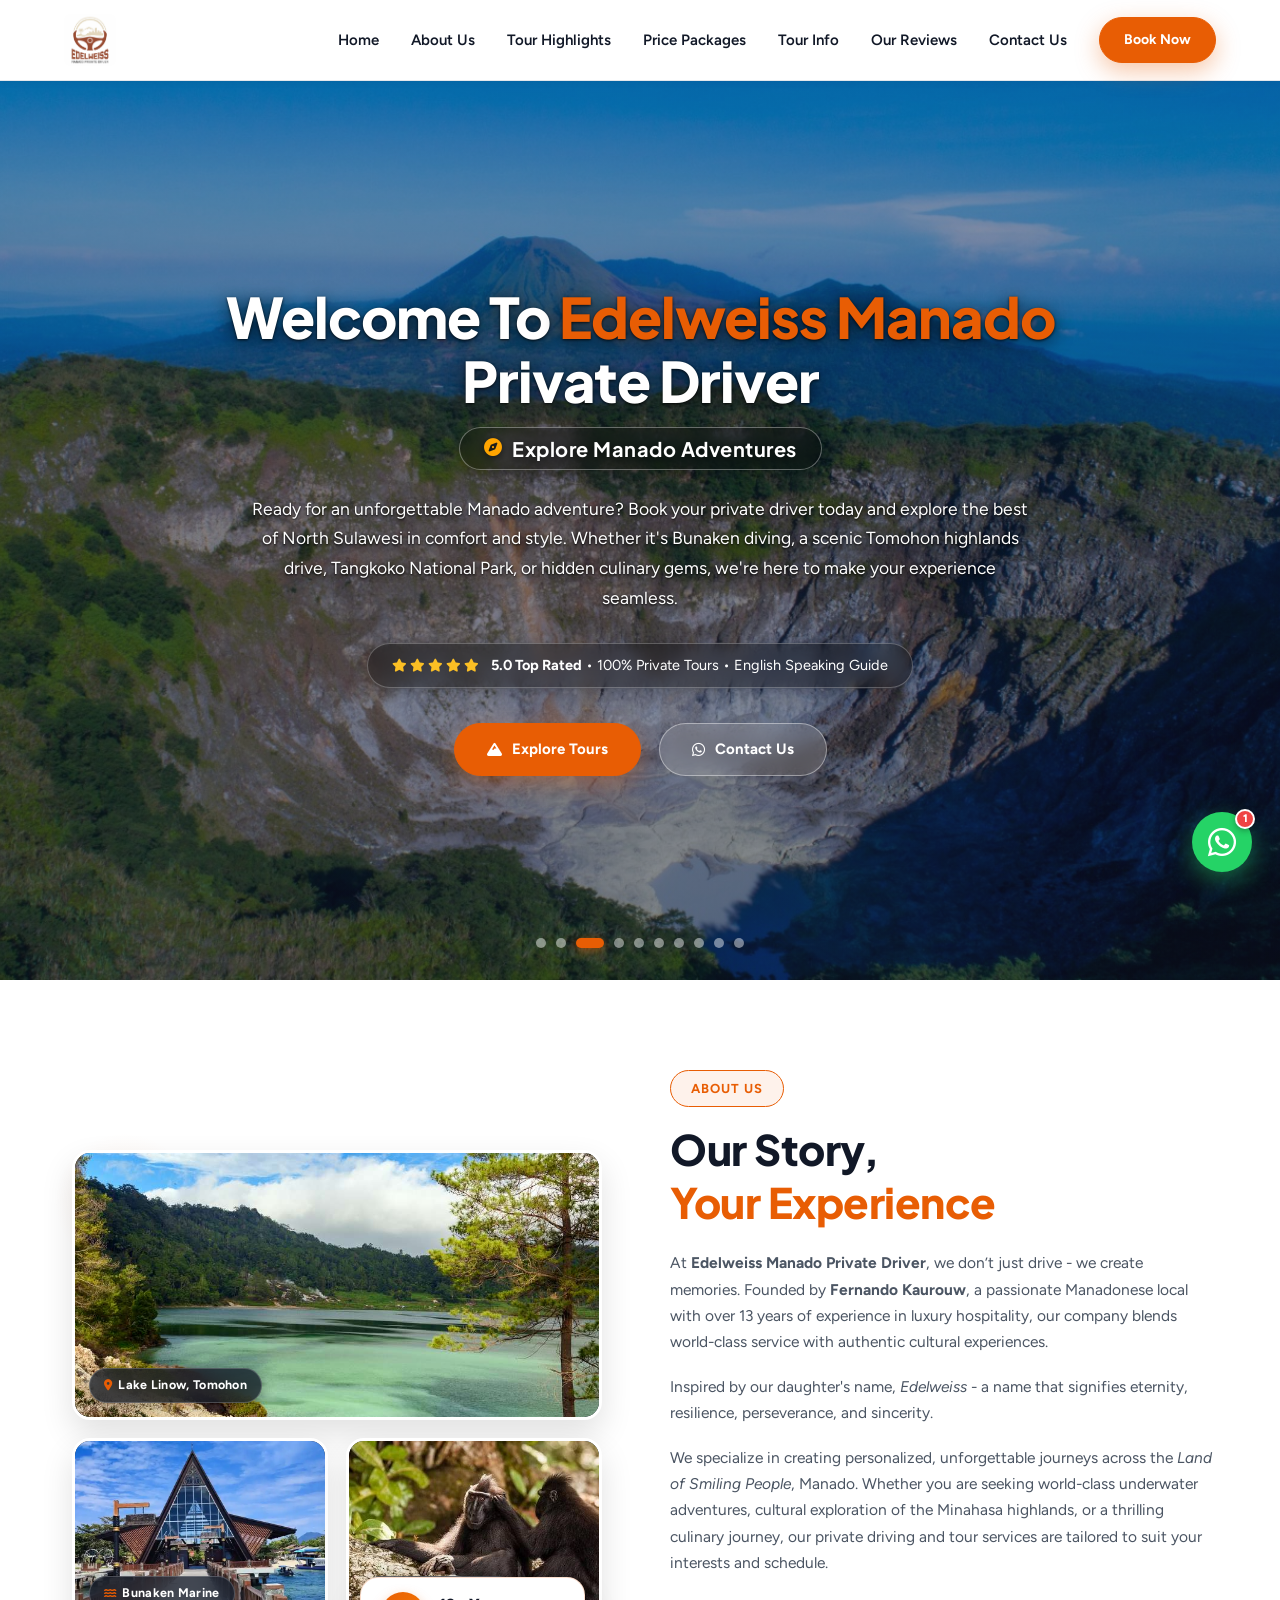
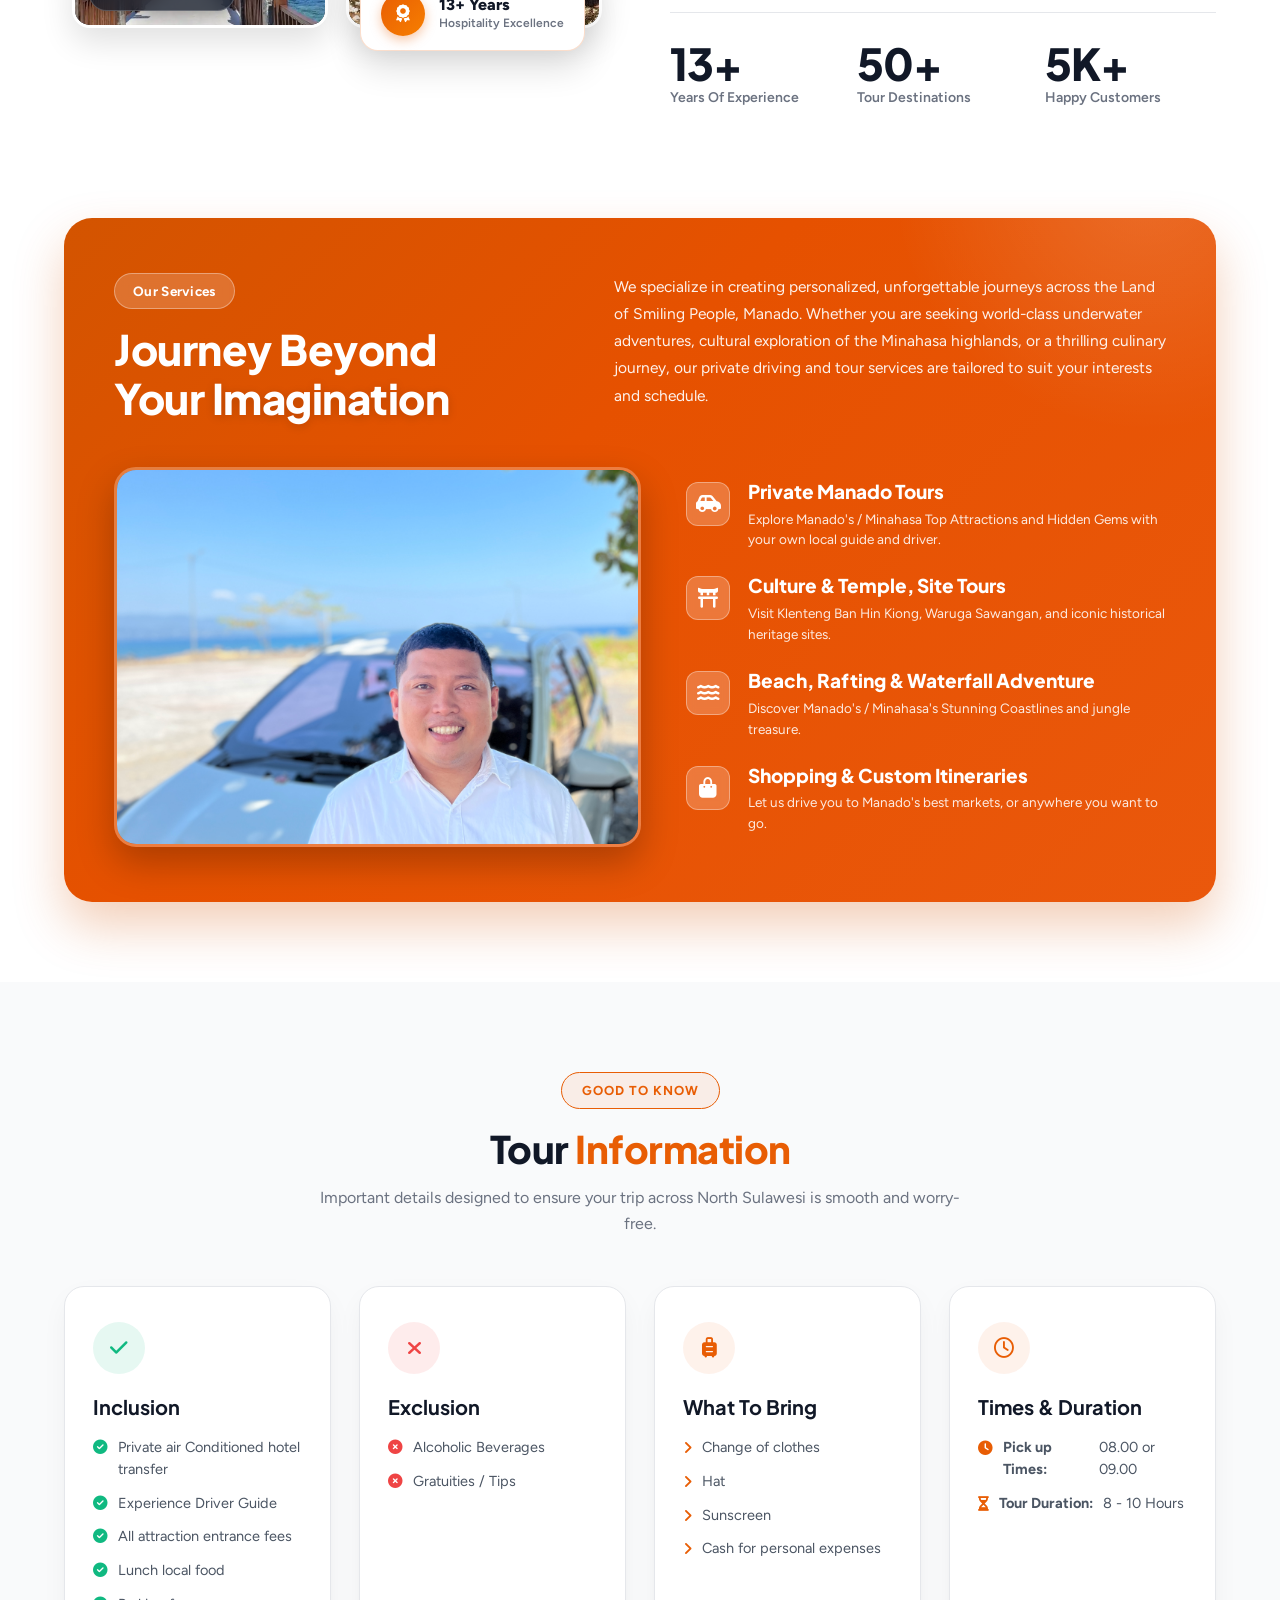
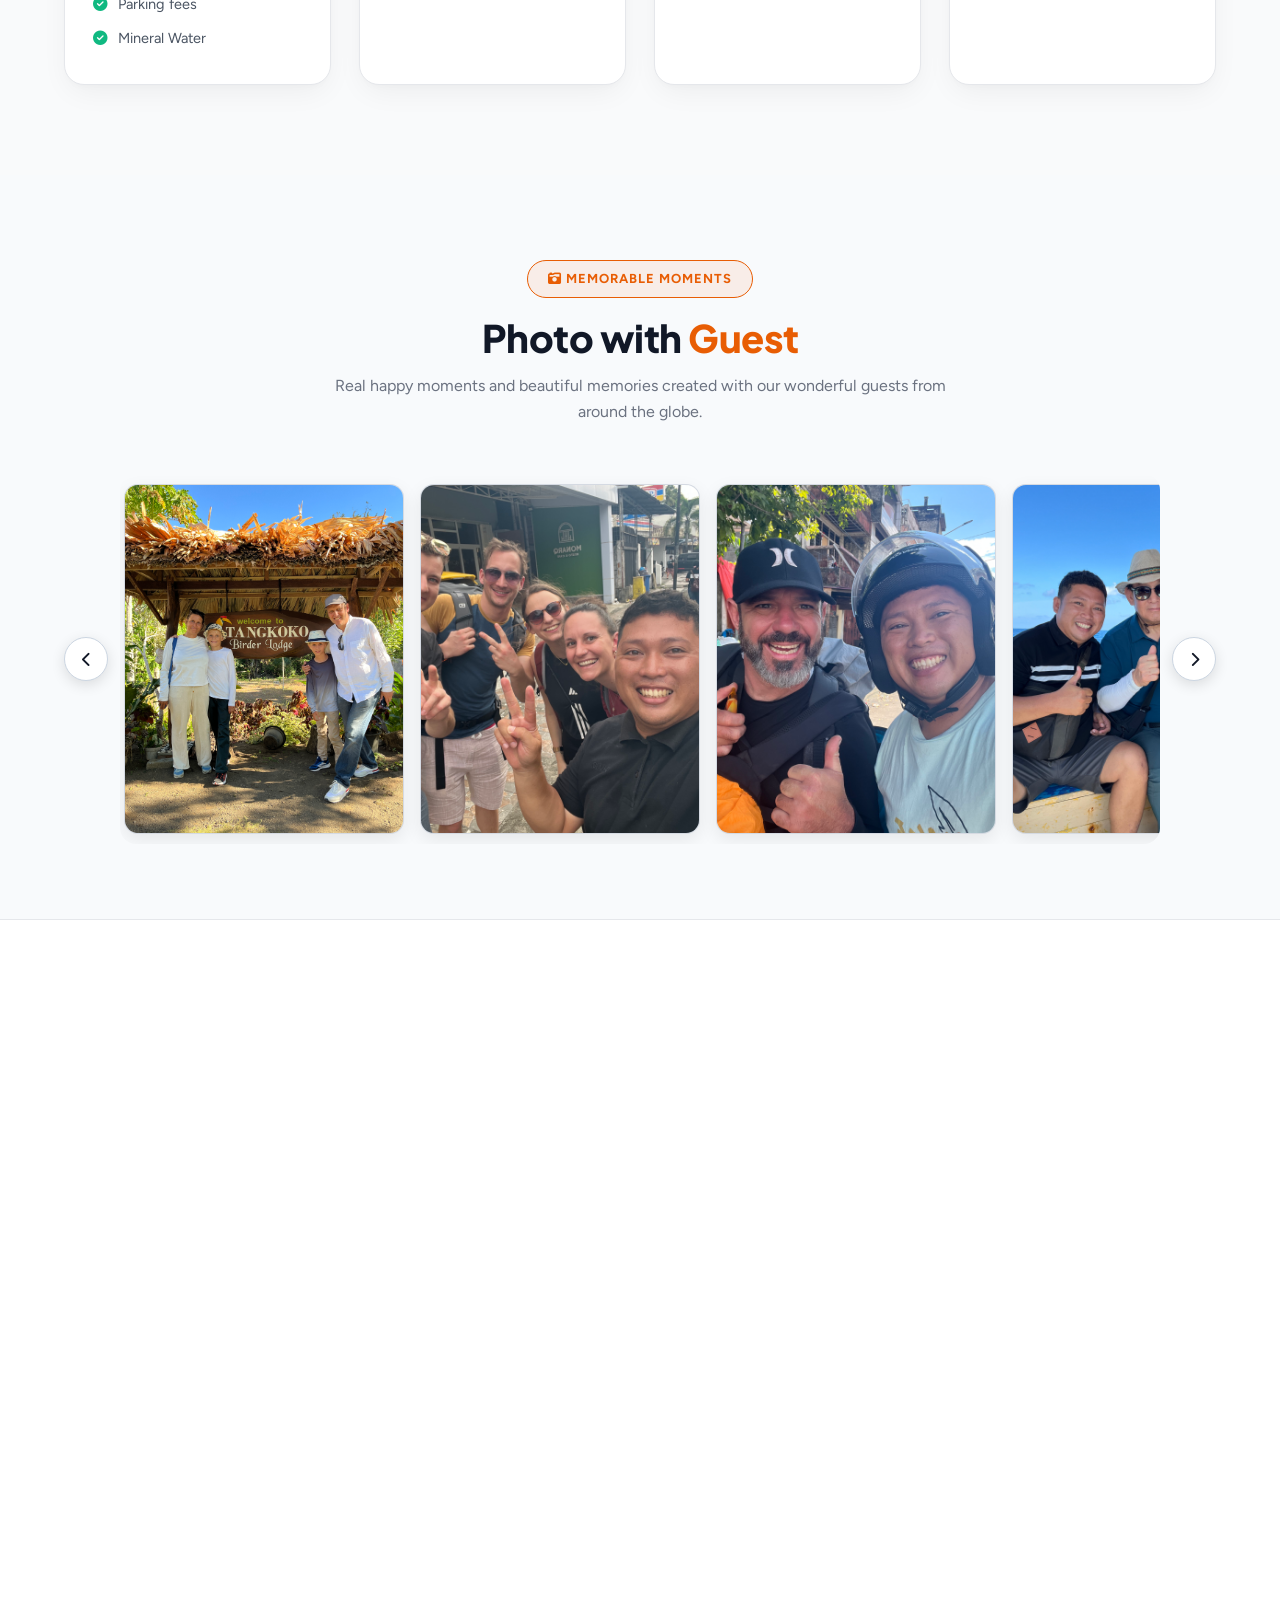
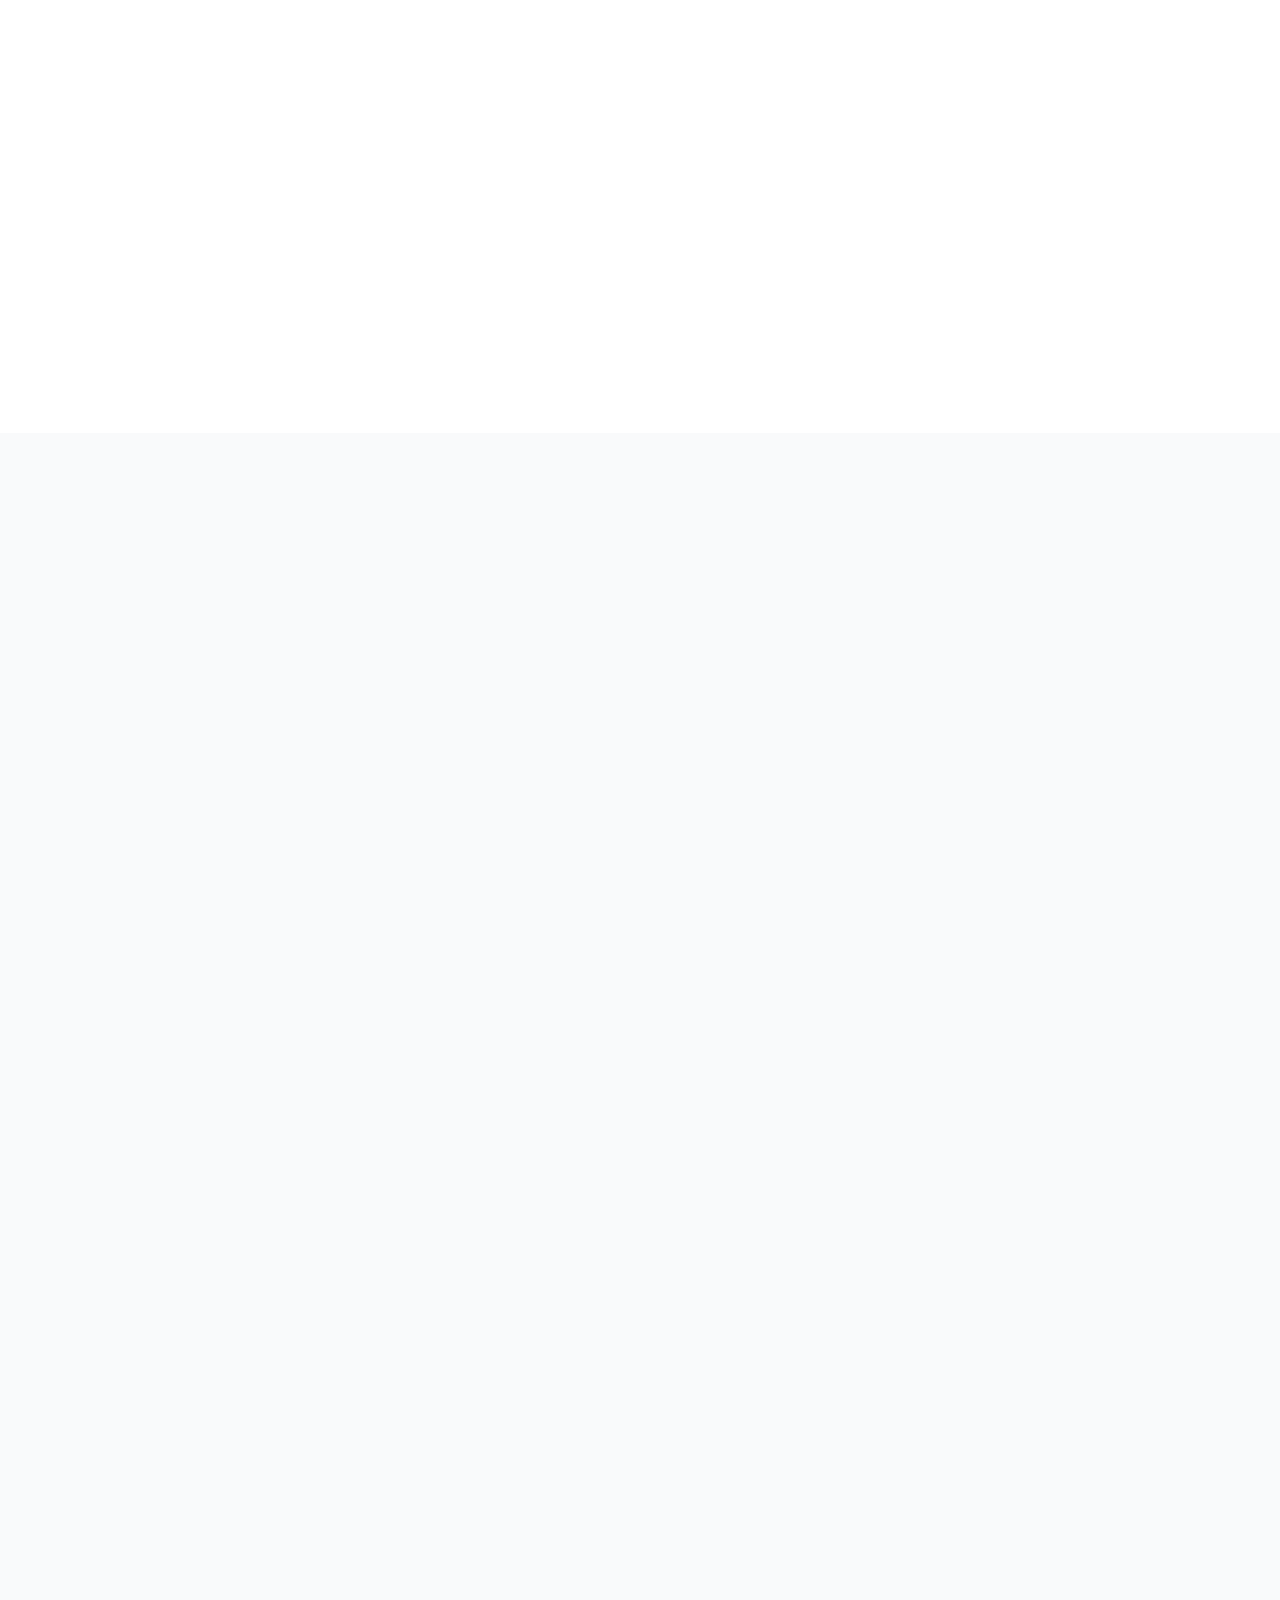
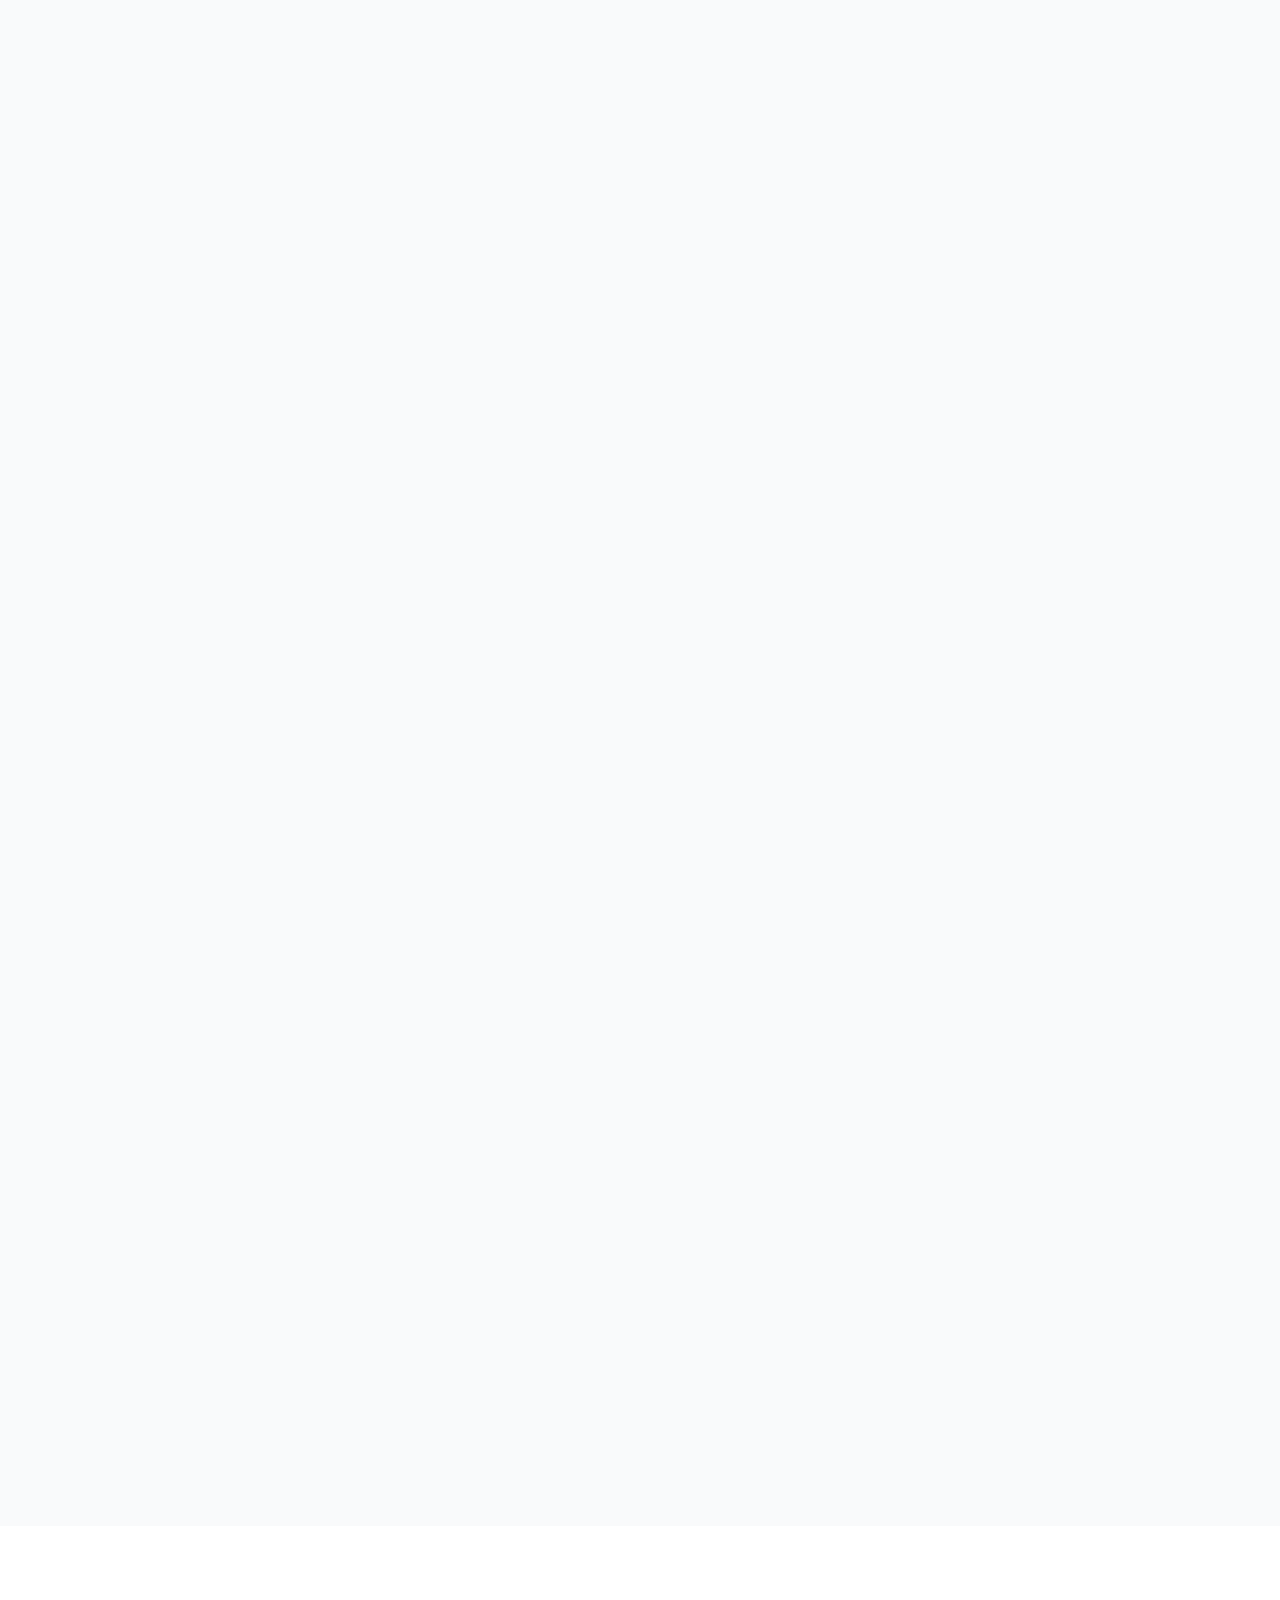
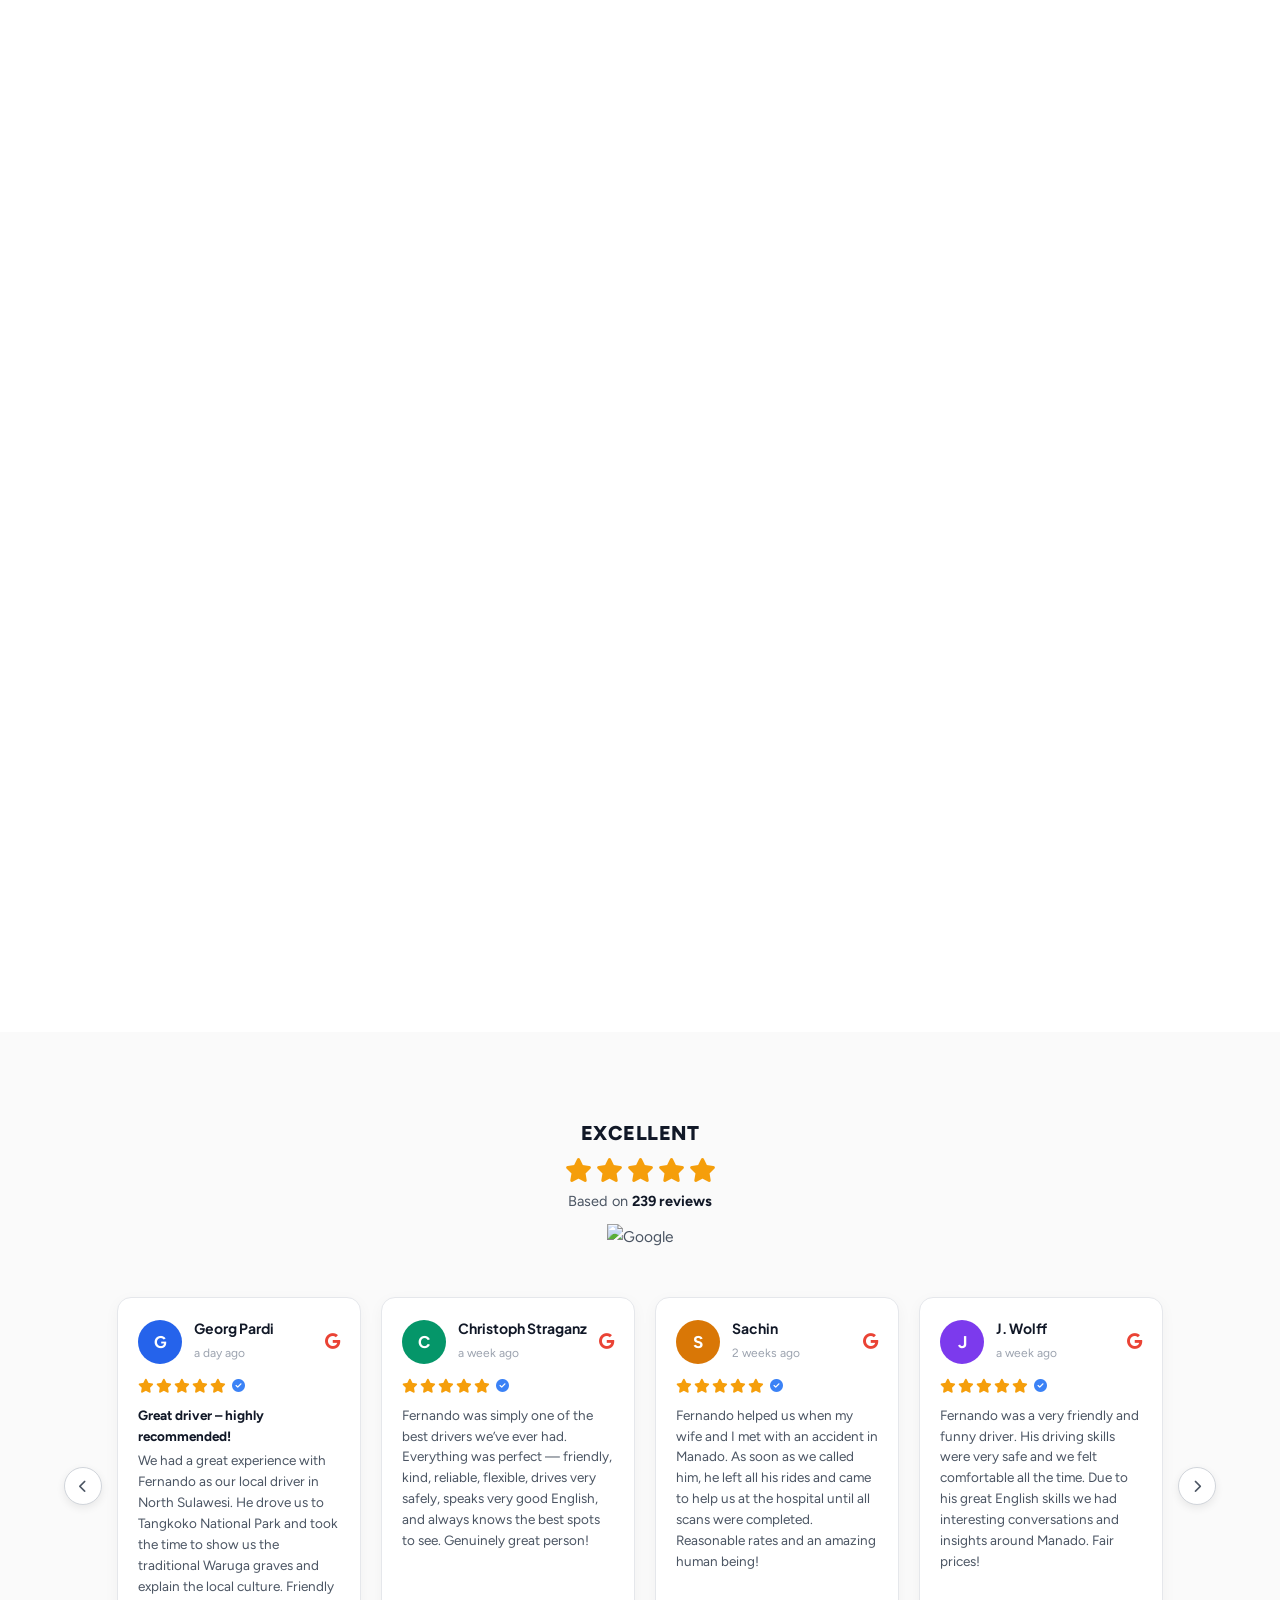
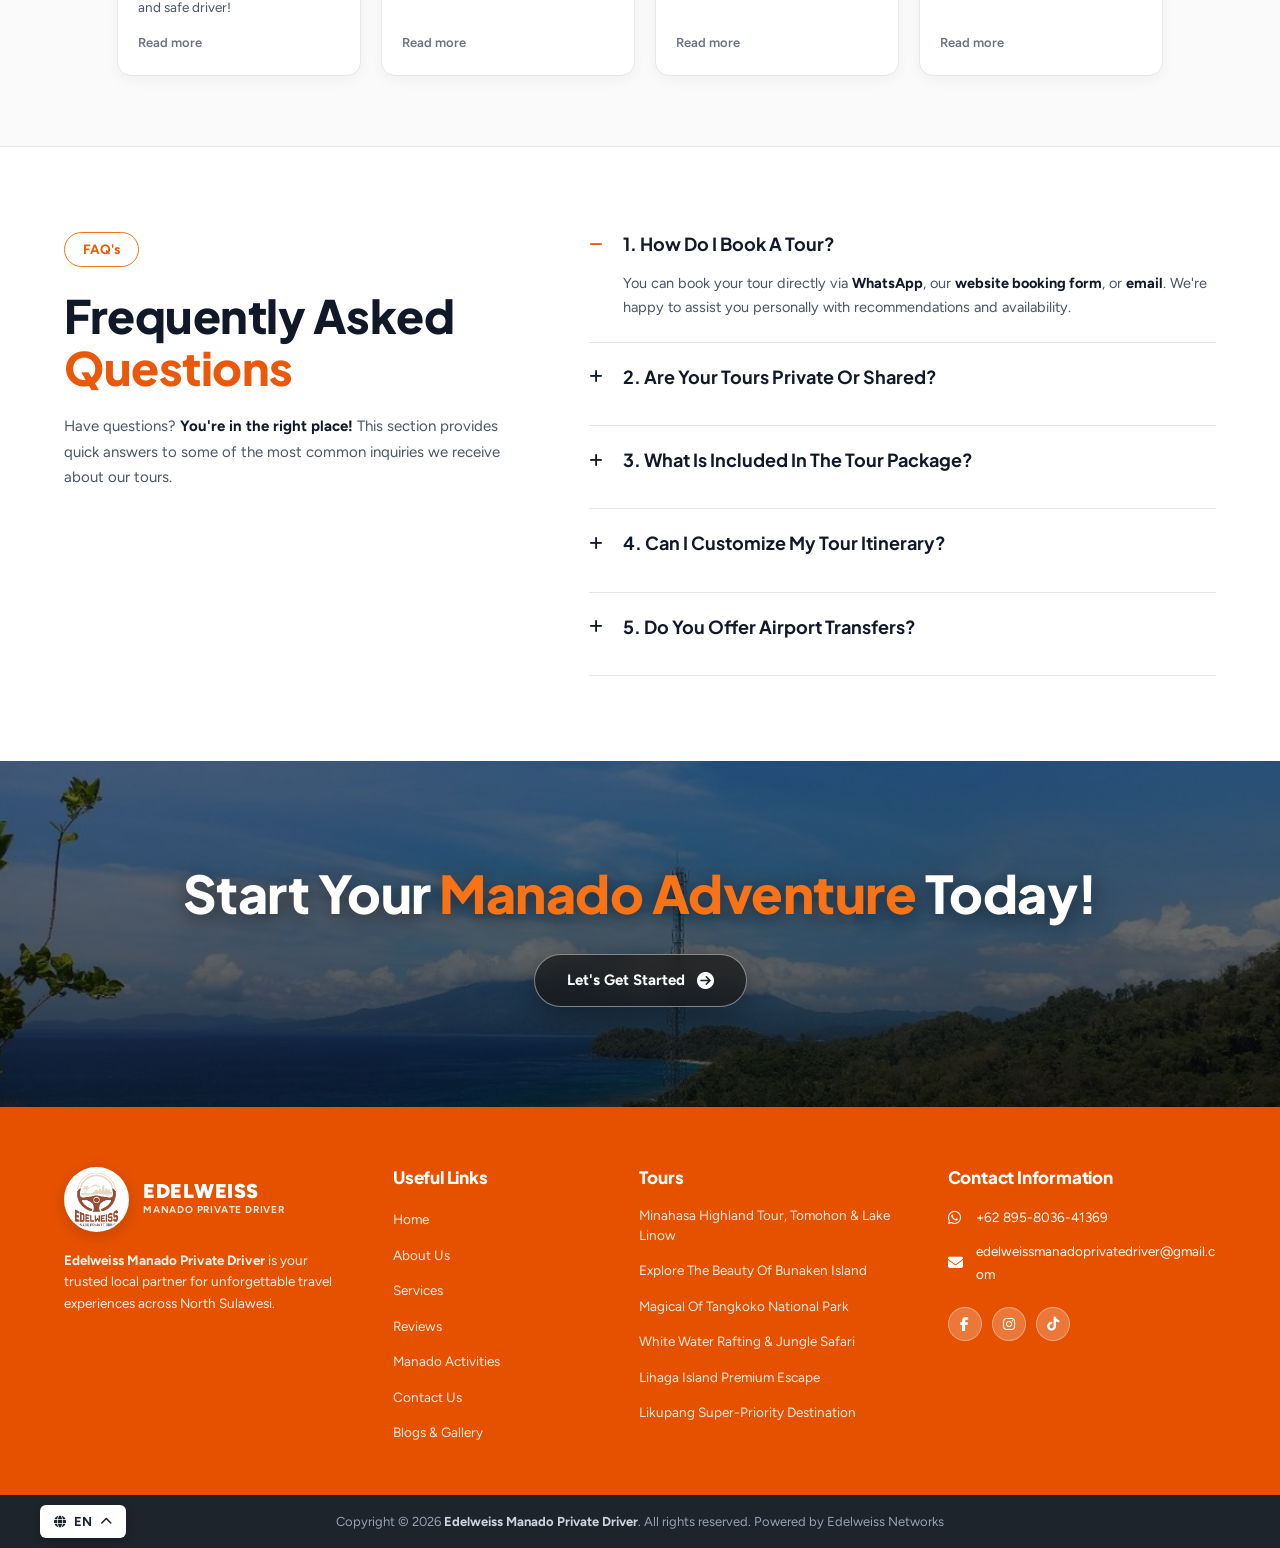
==== index.html @ 23d36c1d "Update complete Edelweiss Travel Manado codebase" ====
<!DOCTYPE html>
<html lang="en">

<head>
    <meta charset="UTF-8">
    <meta name="viewport" content="width=device-width, initial-scale=1.0">
    <title>Edelweiss Manado Private Driver - Tour & Travel Services</title>
    <meta name="description"
        content="Welcome To Edelweiss Manado Private Driver. Explore the best of North Sulawesi in comfort and style with 100% private guided tours.">

    <!-- Google Fonts (Mata Bali Driver Style) -->
    <link rel="preconnect" href="https://fonts.googleapis.com">
    <link rel="preconnect" href="https://fonts.gstatic.com" crossorigin>
    <link
        href="https://fonts.googleapis.com/css2?family=Figtree:ital,wght@0,300..900;1,300..900&family=Plus+Jakarta+Sans:ital,wght@0,400..800;1,400..800&family=Roboto+Slab:wght@400;600;700;800&display=swap"
        rel="stylesheet">

    <!-- FontAwesome -->
    <link rel="stylesheet" href="https://cdnjs.cloudflare.com/ajax/libs/font-awesome/6.4.0/css/all.min.css">

    <!-- Custom CSS -->
    <link rel="stylesheet" href="css/style.css">
</head>

<body>
    <!-- Navbar -->
    <nav id="navbar">
        <div class="container nav-container">
            <a href="#" class="logo">
                <img src="logo.jpg" alt="Edelweiss Manado Logo">
            </a>
            <div class="nav-links">
                <a href="#home">Home</a>
                <a href="#about">About Us</a>
                <a href="#highlights">Tour Highlights</a>
                <a href="#packages">Price Packages</a>
                <a href="#info">Tour Info</a>
                <a href="#reviews">Our Reviews</a>
                <a href="contact.html">Contact Us</a>
                <a href="contact.html" class="btn-primary nav-cta">Book Now</a>
            </div>
            <div class="mobile-menu-btn" id="mobileMenuBtn">
                <i class="fas fa-bars"></i>
            </div>
        </div>
    </nav>

    <!-- Mobile Menu -->
    <div class="mobile-menu" id="mobileMenu">
        <div class="mobile-menu-header">
            <a href="#" class="logo">
                <img src="logo.jpg" alt="Edelweiss Manado Logo">
            </a>
            <button class="mobile-close-btn" id="mobileCloseBtn"><i class="fas fa-times"></i></button>
        </div>
        <a href="#home" class="mobile-link">Home</a>
        <a href="#about" class="mobile-link">About Us</a>
        <a href="#highlights" class="mobile-link">Tour Highlights</a>
        <a href="#packages" class="mobile-link">Price Packages</a>
        <a href="#info" class="mobile-link">Tour Info</a>
        <a href="#reviews" class="mobile-link">Our Reviews</a>
        <a href="contact.html" class="mobile-link">Contact Us</a>
        <a href="contact.html" class="btn-primary mobile-cta">Book Now</a>
    </div>
    <div class="mobile-overlay" id="mobileOverlay"></div>

    <!-- Hero Section with Slideshow -->
    <section id="home" class="hero">
        <!-- Slideshow Background -->
        <div class="hero-slideshow" id="heroSlideshow">
            <div class="slide active" style="background-image: url('Tempat_wisata/tour_lihaga_island.jpg')"></div>
            <div class="slide" style="background-image: url('Tempat_wisata/tour_bunaken_island.jpg')"></div>
            <div class="slide" style="background-image: url('Tempat_wisata/mahawu_crater.jpg')"></div>
            <div class="slide" style="background-image: url('Tempat_wisata/tangkoko_gate.jpg')"></div>
            <div class="slide" style="background-image: url('Tempat_wisata/likupang_larata_hill.jpg')"></div>
            <div class="slide" style="background-image: url('Tempat_wisata/tomohon_linow_lake.jpg')"></div>
            <div class="slide" style="background-image: url('Tempat_wisata/tomohon_kali_waterfall.jpg')"></div>
            <div class="slide" style="background-image: url('Tempat_wisata/likupang_coast.jpg')"></div>
            <div class="slide" style="background-image: url('Tempat_wisata/siau_karangetang.jpg')"></div>
            <div class="slide" style="background-image: url('Tempat_wisata/tomohon_jesus_statue_1.jpg')"></div>
        </div>
        <div class="hero-overlay"></div>

        <!-- Slide Indicators -->
        <div class="slide-indicators" id="slideIndicators">
            <button class="slide-dot active" data-index="0"></button>
            <button class="slide-dot" data-index="1"></button>
            <button class="slide-dot" data-index="2"></button>
            <button class="slide-dot" data-index="3"></button>
            <button class="slide-dot" data-index="4"></button>
            <button class="slide-dot" data-index="5"></button>
            <button class="slide-dot" data-index="6"></button>
            <button class="slide-dot" data-index="7"></button>
            <button class="slide-dot" data-index="8"></button>
            <button class="slide-dot" data-index="9"></button>
        </div>

        <div class="container hero-content">
            <h1>Welcome To <span class="highlight">Edelweiss Manado</span> Private Driver</h1>
            <h2 class="hero-subtitle"><i class="fas fa-compass"></i> Explore Manado Adventures</h2>
            <p>Ready for an unforgettable Manado adventure? Book your private driver today and explore the best of North
                Sulawesi in comfort and style. Whether it's Bunaken diving, a scenic Tomohon highlands drive, Tangkoko
                National Park, or hidden culinary gems, we're here to make your experience seamless.</p>

            <div class="hero-trust-badge">
                <div class="stars">
                    <i class="fas fa-star"></i>
                    <i class="fas fa-star"></i>
                    <i class="fas fa-star"></i>
                    <i class="fas fa-star"></i>
                    <i class="fas fa-star"></i>
                </div>
                <span><strong>5.0 Top Rated</strong> &bull; 100% Private Tours &bull; English Speaking Guide</span>
            </div>

            <div class="hero-btns">
                <a href="#tours" class="btn-primary"><i class="fas fa-mountain"></i> Explore Tours</a>
                <a href="#contact" class="btn-secondary"><i class="fab fa-whatsapp"></i> Contact Us</a>
            </div>
        </div>
    </section>

    <!-- About Section (Our Story, Your Experience) -->
    <section id="about" class="about section-padding" data-aos="fade-up">
        <div class="container about-container">
            <div class="about-collage collage-grid-layout">
                <!-- Top Landscape Box -->
                <div class="collage-top collage-img-wrap">
                    <img src="Tempat_wisata/tomohon_linow_lake.jpg" alt="Lake Linow Tomohon" class="img-landscape">
                    <div class="collage-overlay-caption">
                        <i class="fas fa-map-marker-alt"></i> Lake Linow, Tomohon
                    </div>
                </div>
                <!-- Bottom 2 Boxes (Left & Right) -->
                <div class="collage-bottom">
                    <div class="collage-img-wrap img-bottom-item">
                        <img src="Tempat_wisata/bunaken_boat.jpg" alt="Bunaken Island Boat">
                        <div class="collage-overlay-caption">
                            <i class="fas fa-water"></i> Bunaken Marine
                        </div>
                    </div>
                    <div class="collage-img-wrap img-bottom-item">
                        <img src="Tempat_wisata/tangkoko_macaque.jpg" alt="Tangkoko Nature Reserve">
                        <div class="collage-overlay-caption">
                            <i class="fas fa-leaf"></i> Tangkoko Nature
                        </div>
                    </div>
                </div>
                <!-- Floating Badge -->
                <div class="about-experience-badge">
                    <div class="badge-icon"><i class="fas fa-award"></i></div>
                    <div class="badge-text">
                        <strong>13+ Years</strong>
                        <span>Hospitality Excellence</span>
                    </div>
                </div>
            </div>
            <div class="about-content">
                <span class="section-tag">About Us</span>
                <h2>Our Story,<br><span class="highlight">Your Experience</span></h2>
                <p>At <strong>Edelweiss Manado Private Driver</strong>, we don’t just drive - we create memories.
                    Founded by <strong>Fernando Kaurouw</strong>, a passionate Manadonese local with over 13 years of
                    experience in luxury hospitality, our company blends world-class service with authentic cultural
                    experiences.</p>
                <p>Inspired by our daughter's name, <em>Edelweiss</em> - a name that signifies eternity, resilience,
                    perseverance, and sincerity.</p>
                <p>We specialize in creating personalized, unforgettable journeys across the <em>Land of Smiling
                        People</em>, Manado. Whether you are seeking world-class underwater adventures, cultural
                    exploration of the Minahasa highlands, or a thrilling culinary journey, our private driving and tour
                    services are tailored to suit your interests and schedule.</p>

                <div class="about-stats">
                    <div class="stat-item">
                        <h3>13+</h3>
                        <p>Years Of Experience</p>
                    </div>
                    <div class="stat-item">
                        <h3>50+</h3>
                        <p>Tour Destinations</p>
                    </div>
                    <div class="stat-item">
                        <h3>5K+</h3>
                        <p>Happy Customers</p>
                    </div>
                </div>
            </div>
        </div>
    </section>

    <!-- Our Services Feature Showcase (Orange Card Section) -->
    <section id="services" class="services-showcase-section">
        <div class="container">
            <div class="services-showcase-card">
                <!-- Top Header Row (2 Columns) -->
                <div class="services-top-row">
                    <div class="services-title-col">
                        <span class="services-tag">Our Services</span>
                        <h2>Journey Beyond<br>Your <span>Imagination</span></h2>
                    </div>
                    <div class="services-desc-col">
                        <p>We specialize in creating personalized, unforgettable journeys across the Land of Smiling People, Manado. Whether you are seeking world-class underwater adventures, cultural exploration of the Minahasa highlands, or a thrilling culinary journey, our private driving and tour services are tailored to suit your interests and schedule.</p>
                    </div>
                </div>

                <!-- Bottom Content Row (Left Photo, Right 4 Services List) -->
                <div class="services-main-row">
                    <div class="services-photo-col">
                        <div class="services-photo-wrapper">
                            <img src="driver_service_showcase.jpg" alt="Edelweiss Manado Private Driver & Guide">
                        </div>
                    </div>
                    <div class="services-list-col">
                        <!-- Service 1 -->
                        <div class="service-item">
                            <div class="service-item-icon">
                                <i class="fas fa-car-side"></i>
                            </div>
                            <div class="service-item-content">
                                <h3>Private Manado Tours</h3>
                                <p>Explore Manado's / Minahasa Top Attractions and Hidden Gems with your own local guide and driver.</p>
                            </div>
                        </div>

                        <!-- Service 2 -->
                        <div class="service-item">
                            <div class="service-item-icon">
                                <i class="fas fa-torii-gate"></i>
                            </div>
                            <div class="service-item-content">
                                <h3>Culture &amp; Temple, Site Tours</h3>
                                <p>Visit Klenteng Ban Hin Kiong, Waruga Sawangan, and iconic historical heritage sites.</p>
                            </div>
                        </div>

                        <!-- Service 3 -->
                        <div class="service-item">
                            <div class="service-item-icon">
                                <i class="fas fa-water"></i>
                            </div>
                            <div class="service-item-content">
                                <h3>Beach, Rafting &amp; Waterfall Adventure</h3>
                                <p>Discover Manado's / Minahasa's Stunning Coastlines and jungle treasure.</p>
                            </div>
                        </div>

                        <!-- Service 4 -->
                        <div class="service-item">
                            <div class="service-item-icon">
                                <i class="fas fa-shopping-bag"></i>
                            </div>
                            <div class="service-item-content">
                                <h3>Shopping &amp; Custom Itineraries</h3>
                                <p>Let us drive you to Manado's best markets, or anywhere you want to go.</p>
                            </div>
                        </div>
                    </div>
                </div>
            </div>
        </div>
    </section>

    <!-- Practical Info Section (Good to Know) -->
    <section id="info" class="practical-info section-padding bg-light">
        <div class="container">
            <div class="section-title center">
                <span class="section-tag">Good to Know</span>
                <h2>Tour <span class="highlight">Information</span></h2>
                <p class="section-desc">Important details designed to ensure your trip across North Sulawesi is smooth
                    and worry-free.</p>
            </div>
            <div class="info-grid">
                <!-- Inclusion -->
                <div class="info-card">
                    <div class="icon-circle icon-success"><i class="fas fa-check"></i></div>
                    <h3>Inclusion</h3>
                    <ul class="info-list">
                        <li><i class="fas fa-check-circle"></i> Private air Conditioned hotel transfer</li>
                        <li><i class="fas fa-check-circle"></i> Experience Driver Guide</li>
                        <li><i class="fas fa-check-circle"></i> All attraction entrance fees</li>
                        <li><i class="fas fa-check-circle"></i> Lunch local food</li>
                        <li><i class="fas fa-check-circle"></i> Parking fees</li>
                        <li><i class="fas fa-check-circle"></i> Mineral Water</li>
                    </ul>
                </div>

                <!-- Exclusion -->
                <div class="info-card">
                    <div class="icon-circle icon-danger"><i class="fas fa-times"></i></div>
                    <h3>Exclusion</h3>
                    <ul class="info-list">
                        <li><i class="fas fa-times-circle"></i> Alcoholic Beverages</li>
                        <li><i class="fas fa-times-circle"></i> Gratuities / Tips</li>
                    </ul>
                </div>

                <!-- What To Bring -->
                <div class="info-card">
                    <div class="icon-circle icon-primary"><i class="fas fa-suitcase-rolling"></i></div>
                    <h3>What To Bring</h3>
                    <ul class="info-list">
                        <li><i class="fas fa-angle-right"></i> Change of clothes</li>
                        <li><i class="fas fa-angle-right"></i> Hat</li>
                        <li><i class="fas fa-angle-right"></i> Sunscreen</li>
                        <li><i class="fas fa-angle-right"></i> Cash for personal expenses</li>
                    </ul>
                </div>

                <!-- Times -->
                <div class="info-card">
                    <div class="icon-circle icon-primary"><i class="far fa-clock"></i></div>
                    <h3>Times & Duration</h3>
                    <ul class="info-list">
                        <li><i class="fas fa-clock"></i> <strong>Pick up Times:</strong> 08.00 or 09.00</li>
                        <li><i class="fas fa-hourglass-half"></i> <strong>Tour Duration:</strong> 8 - 10 Hours</li>
                    </ul>
                </div>
            </div>
        </div>
    </section>

    <!-- Photo with Guest Slider Category Section -->
    <section id="guest-photos" class="guest-photos-section section-padding bg-light">
        <div class="container">
            <div class="section-title center">
                <span class="section-tag"><i class="fas fa-camera-retro"></i> Memorable Moments</span>
                <h2>Photo with <span class="highlight">Guest</span></h2>
                <p class="section-desc">Real happy moments and beautiful memories created with our wonderful guests from around the globe.</p>
            </div>

            <!-- Guest Photo Carousel Slider -->
            <div class="guest-slider-container">
                <button class="guest-nav-btn guest-prev" id="guestPrevBtn" aria-label="Previous Photo">
                    <i class="fas fa-chevron-left"></i>
                </button>
                <div class="guest-slider-track-wrap" id="guestSliderWrap">
                    <div class="guest-slider-track" id="guestSliderTrack">
                        <!-- Photo Slides from Fotowithguest -->
                        <div class="guest-slide"><div class="guest-img-box"><img src="Fotowithguest/IMG_3456.JPG" alt="Guest Photo 1" loading="lazy"></div></div>
                        <div class="guest-slide"><div class="guest-img-box"><img src="Fotowithguest/IMG_0207.jpg" alt="Guest Photo 2" loading="lazy"></div></div>
                        <div class="guest-slide"><div class="guest-img-box"><img src="Fotowithguest/IMG_0229.jpg" alt="Guest Photo 3" loading="lazy"></div></div>
                        <div class="guest-slide"><div class="guest-img-box"><img src="Fotowithguest/IMG_0378.jpg" alt="Guest Photo 4" loading="lazy"></div></div>
                        <div class="guest-slide"><div class="guest-img-box"><img src="Fotowithguest/IMG_0390.jpg" alt="Guest Photo 5" loading="lazy"></div></div>
                        <div class="guest-slide"><div class="guest-img-box"><img src="Fotowithguest/IMG_0905.jpg" alt="Guest Photo 6" loading="lazy"></div></div>
                        <div class="guest-slide"><div class="guest-img-box"><img src="Fotowithguest/IMG_0912.jpg" alt="Guest Photo 7" loading="lazy"></div></div>
                        <div class="guest-slide"><div class="guest-img-box"><img src="Fotowithguest/IMG_1205.jpg" alt="Guest Photo 8" loading="lazy"></div></div>
                        <div class="guest-slide"><div class="guest-img-box"><img src="Fotowithguest/IMG_1325.jpg" alt="Guest Photo 9" loading="lazy"></div></div>
                        <div class="guest-slide"><div class="guest-img-box"><img src="Fotowithguest/IMG_1375.JPG" alt="Guest Photo 10" loading="lazy"></div></div>
                        <div class="guest-slide"><div class="guest-img-box"><img src="Fotowithguest/IMG_1737.jpg" alt="Guest Photo 11" loading="lazy"></div></div>
                        <div class="guest-slide"><div class="guest-img-box"><img src="Fotowithguest/IMG_1773.jpg" alt="Guest Photo 12" loading="lazy"></div></div>
                        <div class="guest-slide"><div class="guest-img-box"><img src="Fotowithguest/IMG_1866.jpg" alt="Guest Photo 13" loading="lazy"></div></div>
                        <div class="guest-slide"><div class="guest-img-box"><img src="Fotowithguest/IMG_1986.jpg" alt="Guest Photo 14" loading="lazy"></div></div>
                        <div class="guest-slide"><div class="guest-img-box"><img src="Fotowithguest/IMG_1996.jpg" alt="Guest Photo 15" loading="lazy"></div></div>
                        <div class="guest-slide"><div class="guest-img-box"><img src="Fotowithguest/IMG_2251.jpg" alt="Guest Photo 16" loading="lazy"></div></div>
                        <div class="guest-slide"><div class="guest-img-box"><img src="Fotowithguest/IMG_2822.jpg" alt="Guest Photo 17" loading="lazy"></div></div>
                        <div class="guest-slide"><div class="guest-img-box"><img src="Fotowithguest/IMG_3148.jpg" alt="Guest Photo 18" loading="lazy"></div></div>
                        <div class="guest-slide"><div class="guest-img-box"><img src="Fotowithguest/IMG_3402.jpg" alt="Guest Photo 19" loading="lazy"></div></div>
                        <div class="guest-slide"><div class="guest-img-box"><img src="Fotowithguest/IMG_5426.jpg" alt="Guest Photo 20" loading="lazy"></div></div>
                        <div class="guest-slide"><div class="guest-img-box"><img src="Fotowithguest/IMG_5429.jpg" alt="Guest Photo 21" loading="lazy"></div></div>
                        <div class="guest-slide"><div class="guest-img-box"><img src="Fotowithguest/IMG_5657.jpg" alt="Guest Photo 22" loading="lazy"></div></div>
                        <div class="guest-slide"><div class="guest-img-box"><img src="Fotowithguest/IMG_6008.jpg" alt="Guest Photo 23" loading="lazy"></div></div>
                        <div class="guest-slide"><div class="guest-img-box"><img src="Fotowithguest/IMG_6137.jpg" alt="Guest Photo 24" loading="lazy"></div></div>
                        <div class="guest-slide"><div class="guest-img-box"><img src="Fotowithguest/IMG_8366.jpg" alt="Guest Photo 25" loading="lazy"></div></div>
                        <div class="guest-slide"><div class="guest-img-box"><img src="Fotowithguest/IMG_8398.jpg" alt="Guest Photo 26" loading="lazy"></div></div>
                        <div class="guest-slide"><div class="guest-img-box"><img src="Fotowithguest/IMG_8415.jpg" alt="Guest Photo 27" loading="lazy"></div></div>
                        <div class="guest-slide"><div class="guest-img-box"><img src="Fotowithguest/IMG_8518.jpg" alt="Guest Photo 28" loading="lazy"></div></div>
                        <div class="guest-slide"><div class="guest-img-box"><img src="Fotowithguest/0D433AA9-1FD4-4A73-B254-645E73150118.jpeg" alt="Guest Photo 29" loading="lazy"></div></div>
                        <div class="guest-slide"><div class="guest-img-box"><img src="Fotowithguest/ICT05385.jpeg" alt="Guest Photo 30" loading="lazy"></div></div>
                        <div class="guest-slide"><div class="guest-img-box"><img src="Fotowithguest/c5384958-db25-402c-b4d8-732b4adae2cb.jpg" alt="Guest Photo 31" loading="lazy"></div></div>
                    </div>
                </div>
                <button class="guest-nav-btn guest-next" id="guestNextBtn" aria-label="Next Photo">
                    <i class="fas fa-chevron-right"></i>
                </button>
            </div>
        </div>
    </section>

    <!-- Section 1: Tour Highlights (Page 3 & 4 PDF) -->
    <section id="highlights" class="highlights-section section-padding">
        <div class="container">
            <div class="section-title center">
                <span class="section-tag">Destinations & Itinerary</span>
                <h2>Tour <span class="highlight">Highlights</span></h2>
                <p class="section-desc">Explore our top destination highlights and handcrafted itineraries across
                    Manado, Minahasa, Bunaken, and North Sulawesi.</p>
            </div>
            <div class="tours-grid">
                <!-- Highlight 1 -->
                <div class="tour-card">
                    <div class="tour-img">
                        <img src="Tempat_wisata/tomohon_linow_lake.jpg" alt="Tomohon Highland Tour">
                    </div>
                    <div class="tour-content">
                        <h3>Tomohon Highland Tour</h3>
                        <ul class="tour-highlights">
                            <li><i class="fas fa-check-circle"></i> Jesus Blessing Monument</li>
                            <li><i class="fas fa-check-circle"></i> Kali Waterfall</li>
                            <li><i class="fas fa-check-circle"></i> Extreme Market Tomohon</li>
                            <li><i class="fas fa-check-circle"></i> Mahawu Mount</li>
                            <li><i class="fas fa-check-circle"></i> Linow Lake</li>
                            <li><i class="fas fa-check-circle"></i> Ranolewo Hotspring</li>
                            <li><i class="fas fa-check-circle"></i> Traditional of Woloan</li>
                        </ul>
                        <a href="#packages" class="btn-card">View Price & Package</a>
                    </div>
                </div>

                <!-- Highlight 2 -->
                <div class="tour-card">
                    <div class="tour-img">
                        <img src="Tempat_wisata/manado_cooking_class.jpg" alt="Cooking Class">
                    </div>
                    <div class="tour-content">
                        <h3>Cooking Class</h3>
                        <ul class="tour-highlights">
                            <li><i class="fas fa-check-circle"></i> Authentic Minahasan Cuisine</li>
                            <li><i class="fas fa-check-circle"></i> Local Morning Market Exploration</li>
                            <li><i class="fas fa-check-circle"></i> Fresh Regional Spices & Ingredients</li>
                            <li><i class="fas fa-check-circle"></i> Hands-on Session with Local Chef</li>
                        </ul>
                        <a href="#packages" class="btn-card">View Price & Package</a>
                    </div>
                </div>

                <!-- Highlight 3 -->
                <div class="tour-card">
                    <div class="tour-img">
                        <img src="Tempat_wisata/mahawu_gate.jpg" alt="Private Tracking Lokon - Mahawu">
                    </div>
                    <div class="tour-content">
                        <h3>Private Tracking Lokon – Mahawu</h3>
                        <ul class="tour-highlights">
                            <li><i class="fas fa-check-circle"></i> Hike Mount Mahawu Crater Rim</li>
                            <li><i class="fas fa-check-circle"></i> Active Volcanic Sulfur Vents</li>
                            <li><i class="fas fa-check-circle"></i> Panoramic Views of Mount Lokon</li>
                            <li><i class="fas fa-check-circle"></i> Tomohon Highland Green Valley</li>
                        </ul>
                        <a href="#packages" class="btn-card">View Price & Package</a>
                    </div>
                </div>

                <!-- Highlight 4 -->
                <div class="tour-card">
                    <div class="tour-img">
                        <img src="Tempat_wisata/tangkoko_macaque.jpg" alt="Tangkoko National Park">
                    </div>
                    <div class="tour-content">
                        <h3>Tangkoko National Park</h3>
                        <ul class="tour-highlights">
                            <li><i class="fas fa-check-circle"></i> Hiking 2-3 hours, Wildlife & Nature</li>
                            <li><i class="fas fa-check-circle"></i> Relaxing at Batu putih Beach</li>
                            <li><i class="fas fa-check-circle"></i> Tarsier (World's Smallest Primate)</li>
                            <li><i class="fas fa-check-circle"></i> Black Crested Macaque Safari</li>
                        </ul>
                        <a href="#packages" class="btn-card">View Price & Package</a>
                    </div>
                </div>

                <!-- Highlight 5 -->
                <div class="tour-card">
                    <div class="tour-img split-img">
                        <div class="split-img-item">
                            <img src="Tempat_wisata/tondano_rafting.jpg" alt="White Water Rafting Tondano">
                            <span class="split-img-label">Rafting</span>
                        </div>
                        <div class="split-img-item">
                            <img src="Tempat_wisata/tangkoko_macaque.jpg" alt="Tangkoko Nature Reserve">
                            <span class="split-img-label">Tangkoko</span>
                        </div>
                    </div>
                    <div class="tour-content">
                        <h3>Rafting & Tangkoko Nature</h3>
                        <ul class="tour-highlights">
                            <li><i class="fas fa-check-circle"></i> White Water Rafting Tondano River</li>
                            <li><i class="fas fa-check-circle"></i> Adrenaline Bush Rapids in Sawangan</li>
                            <li><i class="fas fa-check-circle"></i> Professional River Guide & Safety</li>
                            <li><i class="fas fa-check-circle"></i> Tangkoko Jungle Exploration</li>
                        </ul>
                        <a href="#packages" class="btn-card">View Price & Package</a>
                    </div>
                </div>

                <!-- Highlight 6 -->
                <div class="tour-card">
                    <div class="tour-img">
                        <img src="Tempat_wisata/manado_sentrum_church.jpg" alt="Manado City Tour">
                    </div>
                    <div class="tour-content">
                        <h3>Manado City Tour</h3>
                        <ul class="tour-highlights">
                            <li><i class="fas fa-check-circle"></i> Bersehati Market (Manado City Center)</li>
                            <li><i class="fas fa-check-circle"></i> Historic Sentrum Church</li>
                            <li><i class="fas fa-check-circle"></i> Klenteng Ban Hin Kiong</li>
                            <li><i class="fas fa-check-circle"></i> Manado Town Square (Mantos)</li>
                            <li><i class="fas fa-check-circle"></i> Makatete Hills Scenic Viewpoint</li>
                        </ul>
                        <a href="#contact" class="btn-card">Inquire Tour</a>
                    </div>
                </div>

                <!-- Highlight 7 -->
                <div class="tour-card">
                    <div class="tour-img">
                        <img src="Tempat_wisata/likupang_beach_1.jpg" alt="Likupang Super-Priority">
                    </div>
                    <div class="tour-content">
                        <h3>Likupang</h3>
                        <ul class="tour-highlights">
                            <li><i class="fas fa-check-circle"></i> Pulisan Beach & Cliffs</li>
                            <li><i class="fas fa-check-circle"></i> Paal Fine White Sand Beach</li>
                            <li><i class="fas fa-check-circle"></i> Larata Hill ("Teletubbies Hill")</li>
                            <li><i class="fas fa-check-circle"></i> Open Sea & Mountain Panoramas</li>
                        </ul>
                        <a href="#packages" class="btn-card">View Price & Package</a>
                    </div>
                </div>

                <!-- Highlight 9 -->
                <div class="tour-card">
                    <div class="tour-img">
                        <img src="Tempat_wisata/tour_lihaga_island.jpg" alt="Lihaga Island">
                    </div>
                    <div class="tour-content">
                        <h3>Lihaga</h3>
                        <ul class="tour-highlights">
                            <li><i class="fas fa-check-circle"></i> Snorkeling (Include Spa Massage)</li>
                            <li><i class="fas fa-check-circle"></i> Exotic White Sand Beaches</li>
                            <li><i class="fas fa-check-circle"></i> Swimming in Toska Water Gradations</li>
                            <li><i class="fas fa-check-circle"></i> Uninhabited Island Atmosphere</li>
                        </ul>
                        <a href="#packages" class="btn-card">View Price & Package</a>
                    </div>
                </div>

                <!-- Highlight 10 -->
                <div class="tour-card">
                    <div class="tour-img">
                        <img src="Tempat_wisata/bunaken_cliff.png" alt="Bangka Island">
                    </div>
                    <div class="tour-content">
                        <h3>Bangka</h3>
                        <ul class="tour-highlights">
                            <li><i class="fas fa-check-circle"></i> Snorkeling & Diving</li>
                            <li><i class="fas fa-check-circle"></i> World-Class Coral Reefs</li>
                            <li><i class="fas fa-check-circle"></i> Turquoise Marine Waters</li>
                            <li><i class="fas fa-check-circle"></i> Remote Island Charm</li>
                        </ul>
                        <a href="#contact" class="btn-card">Inquire Tour</a>
                    </div>
                </div>

                <!-- Highlight 11 -->
                <div class="tour-card">
                    <div class="tour-img">
                        <img src="Tempat_wisata/tour_bunaken_island.jpg" alt="Bunaken Island">
                    </div>
                    <div class="tour-content">
                        <h3>Bunaken</h3>
                        <ul class="tour-highlights">
                            <li><i class="fas fa-check-circle"></i> Snorkeling along Coral Walls</li>
                            <li><i class="fas fa-check-circle"></i> Scuba Diving with Sea Turtles</li>
                            <li><i class="fas fa-check-circle"></i> Dolphine Watching Trip</li>
                            <li><i class="fas fa-check-circle"></i> Speedboat Cruise from Manado</li>
                        </ul>
                        <a href="#packages" class="btn-card">View Price & Package</a>
                    </div>
                </div>

                <!-- Highlight 12 -->
                <div class="tour-card">
                    <div class="tour-img">
                        <img src="Tempat_wisata/siau_karangetang.jpg" alt="Explore Siau Island">
                    </div>
                    <div class="tour-content">
                        <h3>Explore Siau Island</h3>
                        <ul class="tour-highlights">
                            <li><i class="fas fa-check-circle"></i> <strong>Karangetang Mount:</strong> Active volcano
                                panorama</li>
                            <li><i class="fas fa-check-circle"></i> <strong>Tarsius Tumpare:</strong> Critically
                                endangered primate</li>
                            <li><i class="fas fa-check-circle"></i> <strong>Mahoro Island:</strong> Pristine white sand
                                beach</li>
                            <li><i class="fas fa-check-circle"></i> Sitaro Islands Marine Adventure</li>
                        </ul>
                        <a href="#packages" class="btn-card">View Price & Package</a>
                    </div>
                </div>
            </div>
        </div>
    </section>

    <!-- Section 2: Price Packages (Page 5, 6, 7 PDF) -->
    <section id="packages" class="packages-section section-padding bg-light">
        <div class="container">
            <div class="section-title center">
                <span class="section-tag">All-Inclusive Rates</span>
                <h2>Price <span class="highlight">Packages</span></h2>
                <p class="section-desc">Complete private tour packages with transparent pricing, full itinerary
                    overviews, and premium hospitality services.</p>
            </div>
            <div class="packages-grid">
                <!-- Package 1 -->
                <div class="package-card">
                    <div class="package-img">
                        <img src="Tempat_wisata/tomohon_linow_cafe.jpg" alt="Minahasa Highland Tour">
                        <span class="package-price-badge">$90 / Person</span>
                    </div>
                    <div class="package-body">
                        <div class="package-meta">
                            <span><i class="far fa-clock"></i> 7 - 8 Hours</span>
                            <span><i class="fas fa-user-shield"></i> Private Tour</span>
                        </div>
                        <h3>Minahasa Highland Tour (Tomohon)</h3>
                        <div class="package-view-tour">
                            <h4><i class="fas fa-info-circle"></i> View Tour:</h4>
                            <p>The Minahasa Highland Tour is a popular 7 to 8-hour full-day trip from Manado into the
                                cool volcanic mountains of Tomohon and Minahasa. Key stops usually include the Jesus
                                Blessing Monument, Kali Waterfall, Tomohon Extreme Market, Lake Linow's color-changing
                                waters, Ranolewo Hotspring, and traditional wooden house-building villages in Woloan.
                            </p>
                        </div>
                        <a href="https://wa.me/62895803641369?text=Hello%20Edelweiss%20Manado,%20I%20would%20like%20to%20book%20the%20Minahasa%20Highland%20Tour%20($90/Person)"
                            target="_blank" class="btn-package">Book Package</a>
                    </div>
                </div>

                <!-- Package 2 -->
                <div class="package-card">
                    <div class="package-img">
                        <img src="Tempat_wisata/manado_cooking_class.jpg"
                            alt="Minahasan Cooking Class and Market Tour">
                        <span class="package-price-badge">$150 / Person</span>
                    </div>
                    <div class="package-body">
                        <div class="package-meta">
                            <span><i class="far fa-clock"></i> 5 - 6 Hours</span>
                            <span><i class="fas fa-utensils"></i> Cooking & Lunch</span>
                        </div>
                        <h3>Minahasan Cooking Class and Market Tour</h3>
                        <div class="package-view-tour">
                            <h4><i class="fas fa-info-circle"></i> View Tour:</h4>
                            <p>Immerse yourself in authentic Minahasan culinary traditions. Visit the bustling local
                                morning market to handpick fresh regional spices and ingredients, followed by an
                                interactive cooking session guided by an experienced local chef to master traditional
                                flavors.</p>
                        </div>
                        <a href="https://wa.me/62895803641369?text=Hello%20Edelweiss%20Manado,%20I%20would%20like%20to%20book%20the%20Cooking%20Class%20($150/Person)"
                            target="_blank" class="btn-package">Book Package</a>
                    </div>
                </div>

                <!-- Package 3 -->
                <div class="package-card">
                    <div class="package-img">
                        <img src="Tempat_wisata/mahawu_crater.jpg" alt="Private Tracking Mahawu & Lokon">
                        <span class="package-price-badge">$90 / Person</span>
                    </div>
                    <div class="package-body">
                        <div class="package-meta">
                            <span><i class="far fa-clock"></i> 6 - 7 Hours</span>
                            <span><i class="fas fa-hiking"></i> Volcano Trek</span>
                        </div>
                        <h3>Private Tracking Mahawu & Lokon</h3>
                        <div class="package-view-tour">
                            <h4><i class="fas fa-info-circle"></i> View Tour:</h4>
                            <p>Conquer the active volcanoes of North Sulawesi. Hike the scenic crater rim of Mount
                                Mahawu with active sulfur vents, lush vegetation, and witness the majestic panoramic
                                views of Mount Lokon across the Tomohon plateau.</p>
                        </div>
                        <a href="https://wa.me/62895803641369?text=Hello%20Edelweiss%20Manado,%20I%20would%20like%20to%20book%20the%20Private%20Tracking%20Mahawu%20%26%20Lokon%20($90/Person)"
                            target="_blank" class="btn-package">Book Package</a>
                    </div>
                </div>

                <!-- Package 4 -->
                <div class="package-card">
                    <div class="package-img">
                        <img src="Tempat_wisata/bunaken_boat.jpg" alt="Explore The Beauty Of Bunaken">
                        <span class="package-price-badge">$100 / Person</span>
                    </div>
                    <div class="package-body">
                        <div class="package-meta">
                            <span><i class="far fa-clock"></i> Full Day (8 Hours)</span>
                            <span><i class="fas fa-water"></i> Boat & Snorkel</span>
                        </div>
                        <h3>Explore The Beauty Of Bunaken</h3>
                        <div class="package-view-tour">
                            <h4><i class="fas fa-info-circle"></i> View Tour:</h4>
                            <p>Bunaken is an island of 8.08 km² in the Bay of Manado, located north of Sulawesi.
                                Reachable by 30-minute speedboat from Manado port. The Bunaken marine park spans 75,265
                                hectares across 5 islands (Bunaken, Manado Tua, Siladen, Mantehage, Naen) and features
                                world-class coral reefs, sea turtles, scuba diving, and dolphin watching.</p>
                        </div>
                        <a href="https://wa.me/62895803641369?text=Hello%20Edelweiss%20Manado,%20I%20would%20like%20to%20book%20the%20Bunaken%20Tour%20($100/Person)"
                            target="_blank" class="btn-package">Book Package</a>
                    </div>
                </div>

                <!-- Package 5 -->
                <div class="package-card">
                    <div class="package-img">
                        <img src="Tempat_wisata/tangkoko_gate.jpg" alt="Magical Of Tangkoko National Park">
                        <span class="package-price-badge">$90 / Person</span>
                    </div>
                    <div class="package-body">
                        <div class="package-meta">
                            <span><i class="far fa-clock"></i> Full Day (8 Hours)</span>
                            <span><i class="fas fa-paw"></i> Wildlife Safari</span>
                        </div>
                        <h3>Magical Of Tangkoko National Park</h3>
                        <div class="package-view-tour">
                            <h4><i class="fas fa-info-circle"></i> View Tour:</h4>
                            <p>Tangkoko National Park in Bitung is an extraordinary nature destination, home to 47
                                protected endemic species. Encounter the world's smallest nocturnal primate, the Tarsier
                                (Tarsius spectrum) with its glowing eyes, and the Black Crested Macaque, finished with
                                sunset relaxation at Batu Putih Beach.</p>
                        </div>
                        <a href="https://wa.me/62895803641369?text=Hello%20Edelweiss%20Manado,%20I%20would%20like%20to%20book%20the%20Magical%20Tangkoko%20Tour%20($90/Person)"
                            target="_blank" class="btn-package">Book Package</a>
                    </div>
                </div>

                <!-- Package 6 -->
                <div class="package-card">
                    <div class="package-img split-img">
                        <div class="split-img-item">
                            <img src="Tempat_wisata/tondano_rafting.jpg" alt="White Water Rafting Tondano">
                            <span class="split-img-label">Rafting</span>
                        </div>
                        <div class="split-img-item">
                            <img src="Tempat_wisata/tangkoko_macaque.jpg" alt="Tangkoko Nature Reserve">
                            <span class="split-img-label">Tangkoko</span>
                        </div>
                        <span class="package-price-badge">$200 / Person</span>
                    </div>
                    <div class="package-body">
                        <div class="package-meta">
                            <span><i class="far fa-clock"></i> Full Day (9 Hours)</span>
                            <span><i class="fas fa-bolt"></i> Adventure Combo</span>
                        </div>
                        <h3>Rafting & Tangkoko Nature</h3>
                        <div class="package-view-tour">
                            <h4><i class="fas fa-info-circle"></i> View Tour:</h4>
                            <p>Start the day with adrenaline through the lush rainforest in Sawangan, rushing the
                                Tondano River rapids guided by professional certified instructors for a safe, thrilling
                                ride, followed by an afternoon wildlife safari in Tangkoko National Park.</p>
                        </div>
                        <a href="https://wa.me/62895803641369?text=Hello%20Edelweiss%20Manado,%20I%20would%20like%20to%20book%20the%20Rafting%20%26%20Tangkoko%20Package%20($200/Person)"
                            target="_blank" class="btn-package">Book Package</a>
                    </div>
                </div>

                <!-- Package 7 -->
                <div class="package-card">
                    <div class="package-img">
                        <img src="Tempat_wisata/tour_lihaga_island.jpg" alt="Lihaga Island">
                        <span class="package-price-badge">$150 / Person</span>
                    </div>
                    <div class="package-body">
                        <div class="package-meta">
                            <span><i class="far fa-clock"></i> Full Day (8 Hours)</span>
                            <span><i class="fas fa-spa"></i> Island & Spa</span>
                        </div>
                        <h3>Lihaga Island Premium Escape</h3>
                        <div class="package-view-tour">
                            <h4><i class="fas fa-info-circle"></i> View Tour:</h4>
                            <p>Lihaga Island offers a private maritime experience blending natural beauty, crystal-clear
                                snorkeling with extreme water visibility, swimming in turquoise toska ocean gradations,
                                aesthetic white-sand photo spots, and peaceful uninhabited island tranquility (includes
                                Spa Massage).</p>
                        </div>
                        <a href="https://wa.me/62895803641369?text=Hello%20Edelweiss%20Manado,%20I%20would%20like%20to%20book%20the%20Lihaga%20Island%20Package%20($150/Person)"
                            target="_blank" class="btn-package">Book Package</a>
                    </div>
                </div>

                <!-- Package 8 -->
                <div class="package-card">
                    <div class="package-img">
                        <img src="Tempat_wisata/likupang_larata_hill.jpg"
                            alt="Likupang Super-Priority Tourism Destination">
                        <span class="package-price-badge">$75 / Person</span>
                    </div>
                    <div class="package-body">
                        <div class="package-meta">
                            <span><i class="far fa-clock"></i> Full Day (8 Hours)</span>
                            <span><i class="fas fa-umbrella-beach"></i> Beach & Hill</span>
                        </div>
                        <h3>Likupang Super-Priority Destination</h3>
                        <div class="package-view-tour">
                            <h4><i class="fas fa-info-circle"></i> View Tour:</h4>
                            <p>Located 50 km from Manado, Likupang is one of Indonesia's Super-Priority Tourism
                                Destinations (DPSP). Explore stunning Pulisan Beach, crystal-clear waters of Paal Beach,
                                and ascend the 8-hectare green savanna of Larata Hill ("Teletubbies Hill") overlooking
                                open sea and mountain vistas.</p>
                        </div>
                        <a href="https://wa.me/62895803641369?text=Hello%20Edelweiss%20Manado,%20I%20would%20like%20to%20book%20the%20Likupang%20Tour%20Package%20($75/Person)"
                            target="_blank" class="btn-package">Book Package</a>
                    </div>
                </div>

                <!-- Package 9 -->
                <div class="package-card">
                    <div class="package-img">
                        <img src="Tempat_wisata/siau_karangetang.jpg"
                            alt="Explore Siau & Tagulandang Island 4 Days 3 Night">
                        <span class="package-price-badge">$350 / Person</span>
                    </div>
                    <div class="package-body">
                        <div class="package-meta">
                            <span><i class="far fa-calendar-alt"></i> 4 Days 3 Nights</span>
                            <span><i class="fas fa-ship"></i> Island Expedition</span>
                        </div>
                        <h3>Explore Siau & Tagulandang (4D3N)</h3>
                        <div class="package-view-tour">
                            <h4><i class="fas fa-info-circle"></i> View Tour:</h4>
                            <p>Siau & Tagulandang Island in the Sitaro Islands Regency offers premier natural
                                attractions: Ruang Volcano, white-sand Mahoro Island, active Mount Karangetang, the
                                native habitat of the tiny Tarsius tumpara primate, Timbako Hotspring, and aromatic
                                Nutmeg Gardens. Six hours scenic boat ride from Manado.</p>
                        </div>
                        <a href="https://wa.me/62895803641369?text=Hello%20Edelweiss%20Manado,%20I%20would%20like%20to%20book%20the%20Siau%20%26%20Tagulandang%204D3N%20Package%20($350/Person)"
                            target="_blank" class="btn-package">Book Package</a>
                    </div>
                </div>
            </div>
        </div>
    </section>

    <!-- Instagram Feed Section -->
    <section id="instagram" class="instagram-section section-padding">
        <div class="container">
            <div class="section-title center">
                <span class="section-tag"><i class="fab fa-instagram"></i> Follow Our Journey</span>
                <h2>Moments on <span class="highlight">Instagram</span></h2>
                <p>Follow our daily adventure tours with travelers from across the globe</p>
            </div>

            <div class="instagram-grid">
                <!-- Instagram Post 1 -->
                <div class="ig-card">
                    <div class="ig-header">
                        <div class="ig-user">
                            <div class="ig-avatar">
                                <img src="logo.jpg" alt="Edelweiss Manado">
                            </div>
                            <div class="ig-user-info">
                                <span class="ig-username">edelweissmanadoprivatedriver</span>
                                <span class="ig-audio">Audio asli</span>
                            </div>
                        </div>
                        <a href="https://www.instagram.com/edelweissmanadoprivatedriver/" target="_blank" class="ig-btn-profile">Lihat profil</a>
                    </div>
                    <div class="ig-media">
                        <img src="Tempat_wisata/bunaken_boat.jpg" alt="Bunaken Trip">
                        <div class="ig-play-btn"><i class="fas fa-play"></i></div>
                    </div>
                    <div class="ig-footer">
                        <a href="https://www.instagram.com/edelweissmanadoprivatedriver/" target="_blank" class="ig-view-more">Lihat lainnya di
                            Instagram</a>
                        <div class="ig-actions">
                            <div class="ig-actions-left">
                                <i class="far fa-heart"></i>
                                <i class="far fa-comment"></i>
                                <i class="far fa-paper-plane"></i>
                            </div>
                            <i class="far fa-bookmark"></i>
                        </div>
                        <div class="ig-likes">39 suka</div>
                        <div class="ig-caption">
                            <strong>edelweissmanadoprivatedriver</strong>
                            <p class="ig-location"><i class="fas fa-map-marker-alt"></i> Bunaken Marine Park</p>
                            <p>Unforgettable snorkeling & dolphin trip with our happy guests! Crystal clear water and
                                stunning sea turtles 🌊🐢</p>
                            <p class="ig-hashtags">#edelweissmanadoprivatedriver #manadodriver #bunaken #snorkeling
                                #dolphinwatching #manadotour #privatedriver</p>
                        </div>
                        <div class="ig-comment-box">
                            <span>Tambahkan komentar...</span>
                            <i class="far fa-smile"></i>
                        </div>
                    </div>
                </div>

                <!-- Instagram Post 2 -->
                <div class="ig-card">
                    <div class="ig-header">
                        <div class="ig-user">
                            <div class="ig-avatar">
                                <img src="logo.jpg" alt="Edelweiss Manado">
                            </div>
                            <div class="ig-user-info">
                                <span class="ig-username">edelweissmanadoprivatedriver</span>
                                <span class="ig-audio">Audio asli</span>
                            </div>
                        </div>
                        <a href="https://www.instagram.com/edelweissmanadoprivatedriver/" target="_blank" class="ig-btn-profile">Lihat profil</a>
                    </div>
                    <div class="ig-media">
                        <img src="Tempat_wisata/likupang_coast.jpg" alt="Likupang Tour">
                        <div class="ig-play-btn"><i class="fas fa-play"></i></div>
                    </div>
                    <div class="ig-footer">
                        <a href="https://www.instagram.com/edelweissmanadoprivatedriver/" target="_blank" class="ig-view-more">Lihat lainnya di
                            Instagram</a>
                        <div class="ig-actions">
                            <div class="ig-actions-left">
                                <i class="far fa-heart"></i>
                                <i class="far fa-comment"></i>
                                <i class="far fa-paper-plane"></i>
                            </div>
                            <i class="far fa-bookmark"></i>
                        </div>
                        <div class="ig-likes">64 suka</div>
                        <div class="ig-caption">
                            <strong>edelweissmanadoprivatedriver</strong>
                            <p class="ig-location"><i class="fas fa-map-marker-alt"></i> Likupang Super Priority
                                Destination</p>
                            <p>Soaking up the sun at the pristine white sands of Likupang & exploring Larata Hill
                                panorama! 🏖️⛰️</p>
                            <p class="ig-hashtags">#likupang #pulisanbeach #paalbeach #laratahill #northsulawesi
                                #privatedrivermanado #exploremanado</p>
                        </div>
                        <div class="ig-comment-box">
                            <span>Tambahkan komentar...</span>
                            <i class="far fa-smile"></i>
                        </div>
                    </div>
                </div>

                <!-- Instagram Post 3 -->
                <div class="ig-card">
                    <div class="ig-header">
                        <div class="ig-user">
                            <div class="ig-avatar">
                                <img src="logo.jpg" alt="Edelweiss Manado">
                            </div>
                            <div class="ig-user-info">
                                <span class="ig-username">edelweissmanadoprivatedriver</span>
                                <span class="ig-audio">Audio asli</span>
                            </div>
                        </div>
                        <a href="https://www.instagram.com/edelweissmanadoprivatedriver/" target="_blank" class="ig-btn-profile">Lihat profil</a>
                    </div>
                    <div class="ig-media">
                        <img src="Tempat_wisata/tangkoko_macaque.jpg" alt="Tangkoko Jungle Safari">
                        <div class="ig-play-btn"><i class="fas fa-play"></i></div>
                    </div>
                    <div class="ig-footer">
                        <a href="https://www.instagram.com/edelweissmanadoprivatedriver/" target="_blank" class="ig-view-more">Lihat lainnya di
                            Instagram</a>
                        <div class="ig-actions">
                            <div class="ig-actions-left">
                                <i class="far fa-heart"></i>
                                <i class="far fa-comment"></i>
                                <i class="far fa-paper-plane"></i>
                            </div>
                            <i class="far fa-bookmark"></i>
                        </div>
                        <div class="ig-likes">52 suka</div>
                        <div class="ig-caption">
                            <strong>edelweissmanadoprivatedriver</strong>
                            <p class="ig-location"><i class="fas fa-map-marker-alt"></i> Tangkoko Nature Reserve</p>
                            <p>Up close with the legendary Black Macaque and tiny Tarsier in their natural rainforest
                                habitat 🐒🌿</p>
                            <p class="ig-hashtags">#tangkoko #wildlifephotography #tarsier #blackmacaque #bitung
                                #manadotravel #sulawesitrip</p>
                        </div>
                        <div class="ig-comment-box">
                            <span>Tambahkan komentar...</span>
                            <i class="far fa-smile"></i>
                        </div>
                    </div>
                </div>
            </div>
        </div>
    </section>

    <!-- Google Reviews Section (Mata Bali Reference Style) -->
    <section id="reviews" class="reviews-section section-padding">
        <div class="container">
            <!-- Google Review Header -->
            <div class="google-review-header">
                <span class="review-grade">EXCELLENT</span>
                <div class="review-stars-large">
                    <i class="fas fa-star"></i>
                    <i class="fas fa-star"></i>
                    <i class="fas fa-star"></i>
                    <i class="fas fa-star"></i>
                    <i class="fas fa-star"></i>
                </div>
                <p class="review-count">Based on <strong>239 reviews</strong></p>
                <div class="google-logo-wrap">
                    <a href="https://maps.app.goo.gl/AY9EporPXoFbMzMAA" target="_blank" title="View our Google Maps Reviews">
                        <img src="https://upload.wikimedia.org/wikipedia/commons/2/2f/Google_2015_logo.svg" alt="Google" class="google-svg-logo">
                    </a>
                </div>
            </div>

            <!-- Reviews Carousel / Grid Cards -->
            <div class="reviews-carousel-wrapper">
                <button class="review-nav-btn prev-btn" aria-label="Previous Review"><i class="fas fa-chevron-left"></i></button>
                <div class="reviews-grid">
                    <!-- Review Card 1 (Georg Pardi) -->
                    <div class="review-card">
                        <div class="review-card-header">
                            <div class="reviewer-avatar avatar-init" style="background-color: #2563eb;">
                                <span>G</span>
                            </div>
                            <div class="reviewer-meta">
                                <h4 class="reviewer-name">Georg Pardi</h4>
                                <span class="review-time">a day ago</span>
                            </div>
                            <div class="google-icon-corner">
                                <a href="https://maps.app.goo.gl/AY9EporPXoFbMzMAA" target="_blank"><i class="fab fa-google"></i></a>
                            </div>
                        </div>
                        <div class="review-stars-row">
                            <div class="stars-gold">
                                <i class="fas fa-star"></i>
                                <i class="fas fa-star"></i>
                                <i class="fas fa-star"></i>
                                <i class="fas fa-star"></i>
                                <i class="fas fa-star"></i>
                            </div>
                            <i class="fas fa-check-circle verified-check" title="Verified Review"></i>
                        </div>
                        <p class="review-body"><strong>Great driver – highly recommended!</strong><br>We had a great experience with Fernando as our local driver in North Sulawesi. He drove us to Tangkoko National Park and took the time to show us the traditional Waruga graves and explain the local culture. Friendly and safe driver!</p>
                        <a href="https://maps.app.goo.gl/AY9EporPXoFbMzMAA" target="_blank" class="read-more-btn">Read more</a>
                    </div>

                    <!-- Review Card 2 (Christoph Straganz) -->
                    <div class="review-card">
                        <div class="review-card-header">
                            <div class="reviewer-avatar avatar-init" style="background-color: #059669;">
                                <span>C</span>
                            </div>
                            <div class="reviewer-meta">
                                <h4 class="reviewer-name">Christoph Straganz</h4>
                                <span class="review-time">a week ago</span>
                            </div>
                            <div class="google-icon-corner">
                                <a href="https://maps.app.goo.gl/AY9EporPXoFbMzMAA" target="_blank"><i class="fab fa-google"></i></a>
                            </div>
                        </div>
                        <div class="review-stars-row">
                            <div class="stars-gold">
                                <i class="fas fa-star"></i>
                                <i class="fas fa-star"></i>
                                <i class="fas fa-star"></i>
                                <i class="fas fa-star"></i>
                                <i class="fas fa-star"></i>
                            </div>
                            <i class="fas fa-check-circle verified-check" title="Verified Review"></i>
                        </div>
                        <p class="review-body">Fernando was simply one of the best drivers we’ve ever had. Everything was perfect — friendly, kind, reliable, flexible, drives very safely, speaks very good English, and always knows the best spots to see. Genuinely great person!</p>
                        <a href="https://maps.app.goo.gl/AY9EporPXoFbMzMAA" target="_blank" class="read-more-btn">Read more</a>
                    </div>

                    <!-- Review Card 3 (Sachin) -->
                    <div class="review-card">
                        <div class="review-card-header">
                            <div class="reviewer-avatar avatar-init" style="background-color: #d97706;">
                                <span>S</span>
                            </div>
                            <div class="reviewer-meta">
                                <h4 class="reviewer-name">Sachin</h4>
                                <span class="review-time">2 weeks ago</span>
                            </div>
                            <div class="google-icon-corner">
                                <a href="https://maps.app.goo.gl/AY9EporPXoFbMzMAA" target="_blank"><i class="fab fa-google"></i></a>
                            </div>
                        </div>
                        <div class="review-stars-row">
                            <div class="stars-gold">
                                <i class="fas fa-star"></i>
                                <i class="fas fa-star"></i>
                                <i class="fas fa-star"></i>
                                <i class="fas fa-star"></i>
                                <i class="fas fa-star"></i>
                            </div>
                            <i class="fas fa-check-circle verified-check" title="Verified Review"></i>
                        </div>
                        <p class="review-body">Fernando helped us when my wife and I met with an accident in Manado. As soon as we called him, he left all his rides and came to help us at the hospital until all scans were completed. Reasonable rates and an amazing human being!</p>
                        <a href="https://maps.app.goo.gl/AY9EporPXoFbMzMAA" target="_blank" class="read-more-btn">Read more</a>
                    </div>

                    <!-- Review Card 4 (J. Wolff) -->
                    <div class="review-card">
                        <div class="review-card-header">
                            <div class="reviewer-avatar avatar-init" style="background-color: #7c3aed;">
                                <span>J</span>
                            </div>
                            <div class="reviewer-meta">
                                <h4 class="reviewer-name">J. Wolff</h4>
                                <span class="review-time">a week ago</span>
                            </div>
                            <div class="google-icon-corner">
                                <a href="https://maps.app.goo.gl/AY9EporPXoFbMzMAA" target="_blank"><i class="fab fa-google"></i></a>
                            </div>
                        </div>
                        <div class="review-stars-row">
                            <div class="stars-gold">
                                <i class="fas fa-star"></i>
                                <i class="fas fa-star"></i>
                                <i class="fas fa-star"></i>
                                <i class="fas fa-star"></i>
                                <i class="fas fa-star"></i>
                            </div>
                            <i class="fas fa-check-circle verified-check" title="Verified Review"></i>
                        </div>
                        <p class="review-body">Fernando was a very friendly and funny driver. His driving skills were very safe and we felt comfortable all the time. Due to his great English skills we had interesting conversations and insights around Manado. Fair prices!</p>
                        <a href="https://maps.app.goo.gl/AY9EporPXoFbMzMAA" target="_blank" class="read-more-btn">Read more</a>
                    </div>
                </div>
                <button class="review-nav-btn next-btn" aria-label="Next Review"><i class="fas fa-chevron-right"></i></button>
            </div>
        </div>
    </section>

    <!-- FAQ Section (2-Column Reference Layout) -->
    <section id="faq" class="faq-section section-padding">
        <div class="container">
            <div class="faq-layout-grid">
                <!-- Left Column: Title & Description -->
                <div class="faq-left-col">
                    <span class="faq-pill-tag">FAQ's</span>
                    <h2>Frequently Asked<br><span class="highlight-orange">Questions</span></h2>
                    <p>Have questions? <strong>You're in the right place!</strong> This section provides quick answers to some of the most common inquiries we receive about our tours.</p>
                </div>

                <!-- Right Column: Accordion Items -->
                <div class="faq-right-col">
                    <!-- FAQ 1 (Active by default) -->
                    <div class="faq-clean-item active">
                        <div class="faq-clean-header">
                            <i class="fas fa-minus faq-clean-toggle"></i>
                            <h3>1. How Do I Book A Tour?</h3>
                        </div>
                        <div class="faq-clean-body" style="max-height: 200px;">
                            <p>You can book your tour directly via <strong>WhatsApp</strong>, our <strong>website booking form</strong>, or <strong>email</strong>. We're happy to assist you personally with recommendations and availability.</p>
                        </div>
                    </div>

                    <!-- FAQ 2 -->
                    <div class="faq-clean-item">
                        <div class="faq-clean-header">
                            <i class="fas fa-plus faq-clean-toggle"></i>
                            <h3>2. Are Your Tours Private Or Shared?</h3>
                        </div>
                        <div class="faq-clean-body">
                            <p>All of our tours are 100% private. You will have your own modern air-conditioned vehicle and professional English-speaking driver guide — no sharing with strangers.</p>
                        </div>
                    </div>

                    <!-- FAQ 3 -->
                    <div class="faq-clean-item">
                        <div class="faq-clean-header">
                            <i class="fas fa-plus faq-clean-toggle"></i>
                            <h3>3. What Is Included In The Tour Package?</h3>
                        </div>
                        <div class="faq-clean-body">
                            <p>Our standard tours include private air-conditioned vehicle, friendly English-speaking local driver/guide, fuel/petrol, parking fees, attraction entrance tickets, local lunch, and mineral water.</p>
                        </div>
                    </div>

                    <!-- FAQ 4 -->
                    <div class="faq-clean-item">
                        <div class="faq-clean-header">
                            <i class="fas fa-plus faq-clean-toggle"></i>
                            <h3>4. Can I Customize My Tour Itinerary?</h3>
                        </div>
                        <div class="faq-clean-body">
                            <p>Absolutely! 100% customized itineraries are our specialty. Whether you want to visit specific photo spots in Tomohon, snorkel longer in Bunaken, or explore Tangkoko wildlife, we will tailor the trip to your schedule.</p>
                        </div>
                    </div>

                    <!-- FAQ 5 -->
                    <div class="faq-clean-item">
                        <div class="faq-clean-header">
                            <i class="fas fa-plus faq-clean-toggle"></i>
                            <h3>5. Do You Offer Airport Transfers?</h3>
                        </div>
                        <div class="faq-clean-body">
                            <p>Yes, we provide 24/7 reliable airport pickup and drop-off services from/to Sam Ratulangi International Airport (MDC) to Manado City, Tomohon, Bitung, Likupang resorts, or Bunaken ferry harbors.</p>
                        </div>
                    </div>
                </div>
            </div>
        </div>
    </section>

    <!-- Pre-Footer CTA Banner (Mata Bali Driver Reference Style) -->
    <section class="cta-banner-section">
        <div class="cta-banner-bg" style="background-image: url('Tempat_wisata/likupang_coast.jpg');"></div>
        <div class="cta-banner-overlay"></div>
        <div class="container cta-banner-container">
            <h2>Start Your <span class="highlight-orange">Manado Adventure</span> Today!</h2>
            <a href="contact.html" class="btn-cta-pill">
                <span>Let's Get Started</span>
                <i class="fas fa-arrow-circle-right"></i>
            </a>
        </div>
    </section>

    <!-- Footer (Mata Bali Driver Orange Reference Style) -->
    <footer id="contact" class="footer-orange">
        <div class="container">
            <div class="footer-orange-grid">
                <!-- Column 1: Brand & Logo -->
                <div class="footer-orange-col brand-col">
                    <a href="index.html" class="footer-orange-logo">
                        <img src="logo.jpg" alt="Edelweiss Manado Logo">
                        <div class="logo-text-wrap">
                            <span class="logo-title">EDELWEISS</span>
                            <span class="logo-subtitle">MANADO PRIVATE DRIVER</span>
                        </div>
                    </a>
                    <p class="brand-tagline"><strong>Edelweiss Manado Private Driver</strong> is your trusted local partner for unforgettable travel experiences across North Sulawesi.</p>
                </div>

                <!-- Column 2: Useful Links -->
                <div class="footer-orange-col links-col">
                    <h4 class="footer-col-title">Useful Links</h4>
                    <ul>
                        <li><a href="index.html">Home</a></li>
                        <li><a href="#about">About Us</a></li>
                        <li><a href="#services">Services</a></li>
                        <li><a href="#packages">Reviews</a></li>
                        <li><a href="#highlights">Manado Activities</a></li>
                        <li><a href="contact.html">Contact Us</a></li>
                        <li><a href="#instagram">Blogs &amp; Gallery</a></li>
                    </ul>
                </div>

                <!-- Column 3: Tours -->
                <div class="footer-orange-col tours-col">
                    <h4 class="footer-col-title">Tours</h4>
                    <ul>
                        <li><a href="#packages">Minahasa Highland Tour, Tomohon &amp; Lake Linow</a></li>
                        <li><a href="#packages">Explore The Beauty Of Bunaken Island</a></li>
                        <li><a href="#packages">Magical Of Tangkoko National Park</a></li>
                        <li><a href="#packages">White Water Rafting &amp; Jungle Safari</a></li>
                        <li><a href="#packages">Lihaga Island Premium Escape</a></li>
                        <li><a href="#packages">Likupang Super-Priority Destination</a></li>
                    </ul>
                </div>

                <!-- Column 4: Contact Information -->
                <div class="footer-orange-col contact-col">
                    <h4 class="footer-col-title">Contact Information</h4>
                    <div class="contact-info-list">
                        <a href="https://wa.me/62895803641369" target="_blank" class="contact-info-item">
                            <i class="fab fa-whatsapp"></i>
                            <span>+62 895-8036-41369</span>
                        </a>
                        <a href="mailto:edelweissmanadoprivatedriver@gmail.com" class="contact-info-item">
                            <i class="fas fa-envelope"></i>
                            <span>edelweissmanadoprivatedriver@gmail.com</span>
                        </a>
                    </div>
                    <div class="footer-social-icons">
                        <a href="https://facebook.com" target="_blank" aria-label="Facebook"><i class="fab fa-facebook-f"></i></a>
                        <a href="https://www.instagram.com/edelweissmanadoprivatedriver/" target="_blank" aria-label="Instagram"><i class="fab fa-instagram"></i></a>
                        <a href="https://tiktok.com" target="_blank" aria-label="TikTok"><i class="fab fa-tiktok"></i></a>
                    </div>
                </div>
            </div>
        </div>

        <!-- Sub-Footer Bottom Bar -->
        <div class="footer-orange-bottom">
            <div class="container bottom-bar-inner">
                <!-- Language Switcher Pill (Left) -->
                <div class="lang-switcher">
                    <i class="fas fa-globe"></i>
                    <span>EN</span>
                    <i class="fas fa-chevron-up"></i>
                </div>
                <!-- Copyright & Powered By (Center) -->
                <p class="copyright-text">Copyright &copy; 2026 <strong>Edelweiss Manado Private Driver</strong>. All rights reserved. Powered by Edelweiss Networks</p>
            </div>
        </div>
    </footer>

    <!-- Floating WhatsApp Widget (Mata Bali Driver Style with Notification Badge) -->
    <a href="https://wa.me/62895803641369?text=Hello%20Edelweiss%20Manado%20Driver,%20I%20would%20like%20to%20book%20a%20tour"
        target="_blank" class="floating-wa" aria-label="Chat on WhatsApp">
        <div class="wa-tooltip">Chat with us on WhatsApp</div>
        <div class="wa-btn-inner">
            <i class="fab fa-whatsapp"></i>
            <span class="wa-badge-count">1</span>
        </div>
    </a>

    <!-- Scripts -->
    <script src="js/main.js"></script>
</body>

</html>
---- css/style.css ----
/* ==========================================================================
   EDELWEISS MANADO PRIVATE DRIVER - STYLESHEET
   Mata Bali Driver Design & Typography System
   ========================================================================== */

/* 1. CSS VARIABLES & DESIGN TOKENS */
:root {
    /* Color Palette - Mata Bali Driver Warm Terracotta Orange & Slate */
    --primary-color: #E85D04;
    --primary-hover: #D04F00;
    --primary-light: rgba(232, 93, 4, 0.08);
    --primary-border: rgba(232, 93, 4, 0.25);
    
    --secondary-color: #111827;
    --secondary-light: #1F2937;
    
    --text-color: #4B5563;
    --text-muted: #6B7280;
    --text-light: #9CA3AF;
    
    --bg-white: #FFFFFF;
    --bg-light: #F9FAFB;
    --bg-card: #FFFFFF;
    --bg-dark: #0F172A;
    
    --border-color: #E5E7EB;
    --border-light: #F3F4F6;
    
    --success-color: #10B981;
    --danger-color: #EF4444;
    --star-color: #FBBF24;
    --whatsapp-color: #25D366;
    
    /* Typography */
    --font-heading: 'Plus Jakarta Sans', 'Figtree', sans-serif;
    --font-body: 'Figtree', sans-serif;
    --font-accent: 'Roboto Slab', serif;
    
    /* Border Radius */
    --radius-pill: 50px;
    --radius-card: 20px;
    --radius-md: 14px;
    --radius-sm: 8px;
    
    /* Shadows */
    --shadow-sm: 0 2px 8px rgba(0, 0, 0, 0.04);
    --shadow-md: 0 4px 16px rgba(0, 0, 0, 0.06);
    --shadow-card: 0 10px 30px -5px rgba(0, 0, 0, 0.06), 0 4px 6px -2px rgba(0, 0, 0, 0.02);
    --shadow-hover: 0 20px 35px -5px rgba(232, 93, 4, 0.14), 0 8px 10px -4px rgba(0, 0, 0, 0.04);
    --shadow-primary: 0 8px 24px rgba(232, 93, 4, 0.35);
    
    /* Transitions */
    --transition: all 0.3s cubic-bezier(0.4, 0, 0.2, 1);
}

/* 2. BASE & RESET */
* {
    margin: 0;
    padding: 0;
    box-sizing: border-box;
}

html {
    scroll-behavior: smooth;
}

body {
    font-family: var(--font-body);
    font-size: 15.5px;
    line-height: 1.65;
    color: var(--text-color);
    background-color: var(--bg-white);
    overflow-x: hidden;
    -webkit-font-smoothing: antialiased;
    -moz-osx-font-smoothing: grayscale;
}

h1, h2, h3, h4, h5, h6 {
    font-family: var(--font-heading);
    color: var(--secondary-color);
    line-height: 1.25;
    font-weight: 700;
}

a {
    text-decoration: none;
    color: inherit;
    transition: var(--transition);
}

ul {
    list-style: none;
}

img {
    max-width: 100%;
    display: block;
}

.container {
    max-width: 1200px;
    margin: 0 auto;
    padding: 0 24px;
}

.section-padding {
    padding: 90px 0;
}

.bg-light {
    background-color: var(--bg-light);
}

.highlight {
    color: var(--primary-color) !important;
}

/* 3. SECTION HEADINGS & BADGES (Mata Bali Driver Pill Style) */
.section-tag {
    display: inline-block;
    padding: 7px 20px;
    border: 1.5px solid var(--primary-color);
    color: var(--primary-color);
    background: var(--primary-light);
    border-radius: var(--radius-pill);
    font-size: 13px;
    font-weight: 700;
    text-transform: uppercase;
    letter-spacing: 1px;
    margin-bottom: 16px;
}

.section-title {
    margin-bottom: 50px;
}

.section-title.center {
    text-align: center;
}

.section-title h2 {
    font-size: 38px;
    font-weight: 800;
    letter-spacing: -0.5px;
    margin-bottom: 12px;
}

.section-desc {
    color: var(--text-muted);
    font-size: 16px;
    max-width: 640px;
    line-height: 1.6;
    margin: 0 auto;
}

/* 4. BUTTONS */
.btn-primary {
    display: inline-flex;
    align-items: center;
    justify-content: center;
    gap: 10px;
    background-color: var(--primary-color);
    color: #FFFFFF !important;
    padding: 13px 32px;
    border-radius: var(--radius-pill);
    font-weight: 700;
    font-size: 15px;
    box-shadow: var(--shadow-primary);
    border: 1.5px solid var(--primary-color);
    transition: var(--transition);
    cursor: pointer;
}

.btn-primary:hover {
    background-color: var(--primary-hover);
    border-color: var(--primary-hover);
    transform: translateY(-2px);
    box-shadow: 0 10px 25px rgba(232, 93, 4, 0.45);
}

.btn-secondary {
    display: inline-flex;
    align-items: center;
    justify-content: center;
    gap: 10px;
    background-color: rgba(255, 255, 255, 0.15);
    backdrop-filter: blur(10px);
    -webkit-backdrop-filter: blur(10px);
    color: #FFFFFF !important;
    padding: 13px 32px;
    border-radius: var(--radius-pill);
    font-weight: 700;
    font-size: 15px;
    border: 1.5px solid rgba(255, 255, 255, 0.4);
    transition: var(--transition);
    cursor: pointer;
}

.btn-secondary:hover {
    background-color: #FFFFFF;
    color: var(--secondary-color) !important;
    border-color: #FFFFFF;
    transform: translateY(-2px);
    box-shadow: 0 10px 25px rgba(0, 0, 0, 0.15);
}

.btn-card {
    display: block;
    width: 100%;
    text-align: center;
    padding: 12px 20px;
    border-radius: var(--radius-pill);
    border: 1.5px solid var(--primary-color);
    color: var(--primary-color);
    background: transparent;
    font-weight: 700;
    font-size: 14px;
    transition: var(--transition);
    text-decoration: none;
    margin-top: auto;
}

.btn-card:hover {
    background: var(--primary-color);
    color: #FFFFFF;
    box-shadow: 0 6px 18px rgba(232, 93, 4, 0.35);
    transform: translateY(-2px);
}

.btn-whatsapp {
    display: inline-flex;
    align-items: center;
    gap: 10px;
    background-color: var(--whatsapp-color);
    color: #FFFFFF !important;
    padding: 12px 26px;
    border-radius: var(--radius-pill);
    font-weight: 700;
    font-size: 14px;
    box-shadow: 0 6px 20px rgba(37, 211, 102, 0.35);
    transition: var(--transition);
}

.btn-whatsapp:hover {
    background-color: #1eb857;
    transform: translateY(-2px);
    box-shadow: 0 8px 25px rgba(37, 211, 102, 0.5);
}

/* 5. NAVIGATION */
#navbar {
    position: fixed;
    top: 0;
    left: 0;
    width: 100%;
    z-index: 1000;
    background-color: var(--bg-white);
    box-shadow: var(--shadow-sm);
    transition: var(--transition);
    border-bottom: 1px solid var(--border-color);
}

.nav-container {
    display: flex;
    justify-content: space-between;
    align-items: center;
    height: 80px;
}

.logo {
    display: inline-flex;
    align-items: center;
}

.logo img {
    height: 52px;
    width: auto;
    border-radius: 8px;
}

.nav-links {
    display: flex;
    align-items: center;
    gap: 32px;
}

.nav-links a:not(.btn-primary) {
    color: var(--secondary-color);
    font-weight: 600;
    font-size: 15px;
    position: relative;
    padding: 6px 0;
}

.nav-links a:not(.btn-primary)::after {
    content: '';
    position: absolute;
    bottom: 0;
    left: 0;
    width: 0;
    height: 2.5px;
    background-color: var(--primary-color);
    border-radius: 2px;
    transition: var(--transition);
}

.nav-links a:not(.btn-primary):hover {
    color: var(--primary-color);
}

.nav-links a:not(.btn-primary):hover::after {
    width: 100%;
}

.nav-cta {
    padding: 10px 24px;
    font-size: 14px;
}

.mobile-menu-btn {
    display: none;
    font-size: 24px;
    color: var(--secondary-color);
    cursor: pointer;
    padding: 8px;
}

/* Mobile Drawer */
.mobile-menu {
    position: fixed;
    top: 0;
    right: -100%;
    width: 85%;
    max-width: 340px;
    height: 100vh;
    background-color: var(--bg-white);
    z-index: 1100;
    padding: 30px 24px;
    box-shadow: -10px 0 30px rgba(0,0,0,0.15);
    transition: right 0.4s cubic-bezier(0.4, 0, 0.2, 1);
    display: flex;
    flex-direction: column;
    gap: 18px;
}

.mobile-menu.active {
    right: 0;
}

.mobile-menu-header {
    display: flex;
    justify-content: space-between;
    align-items: center;
    margin-bottom: 20px;
    padding-bottom: 15px;
    border-bottom: 1px solid var(--border-color);
}

.mobile-close-btn {
    background: transparent;
    border: none;
    font-size: 22px;
    color: var(--secondary-color);
    cursor: pointer;
}

.mobile-link {
    font-size: 17px;
    font-weight: 600;
    color: var(--secondary-color);
    padding: 8px 0;
    border-bottom: 1px solid var(--border-light);
}

.mobile-link:hover {
    color: var(--primary-color);
}

.mobile-cta {
    margin-top: 10px;
    width: 100%;
    text-align: center;
}

.mobile-overlay {
    position: fixed;
    top: 0;
    left: 0;
    width: 100%;
    height: 100%;
    background: rgba(0, 0, 0, 0.5);
    z-index: 1050;
    display: none;
}

.mobile-overlay.active {
    display: block;
}

/* 6. HERO SECTION */
.hero {
    height: 100vh;
    min-height: 650px;
    position: relative;
    display: flex;
    align-items: center;
    margin-top: 80px;
    overflow: hidden;
}

/* Hero Slideshow */
.hero-slideshow {
    position: absolute;
    inset: 0;
    z-index: 0;
}

.slide {
    position: absolute;
    inset: 0;
    background-size: cover;
    background-position: center;
    opacity: 0;
    transition: opacity 1.2s cubic-bezier(0.4, 0, 0.2, 1), transform 6s ease;
    transform: scale(1.08);
}

.slide.active {
    opacity: 1;
    transform: scale(1);
}

.slide.prev {
    opacity: 0;
    transform: scale(1);
}

/* Slide Dots Indicators */
.slide-indicators {
    position: absolute;
    bottom: 32px;
    left: 50%;
    transform: translateX(-50%);
    z-index: 3;
    display: flex;
    gap: 10px;
}

.slide-dot {
    width: 10px;
    height: 10px;
    border-radius: 50%;
    border: none;
    background: rgba(255, 255, 255, 0.45);
    cursor: pointer;
    padding: 0;
    transition: all 0.35s ease;
}

.slide-dot.active {
    background: var(--primary-color);
    width: 28px;
    border-radius: 5px;
    box-shadow: 0 2px 10px rgba(232, 93, 4, 0.6);
}

.slide-dot:hover {
    background: rgba(255, 255, 255, 0.75);
}

.hero-overlay {
    position: absolute;
    top: 0;
    left: 0;
    width: 100%;
    height: 100%;
    background: linear-gradient(180deg, rgba(15, 23, 42, 0.38) 0%, rgba(15, 23, 42, 0.52) 100%);
}

.hero-content {
    position: relative;
    z-index: 2;
    max-width: 880px;
    text-align: center;
    margin: 0 auto;
}

/* =========================================
   SCROLL REVEAL ANIMATION SYSTEM
   ========================================= */
[data-reveal] {
    opacity: 0;
    transform: translateY(55px);
    transition: opacity 1.2s cubic-bezier(0.4, 0, 0.2, 1), transform 1.2s cubic-bezier(0.4, 0, 0.2, 1);
}

[data-reveal].revealed {
    opacity: 1;
    transform: translateY(0);
}

[data-reveal-delay="100"] { transition-delay: 0.15s; }
[data-reveal-delay="200"] { transition-delay: 0.3s; }
[data-reveal-delay="300"] { transition-delay: 0.45s; }
[data-reveal-delay="400"] { transition-delay: 0.6s; }
[data-reveal-delay="500"] { transition-delay: 0.75s; }

.hero-tag-wrap {
    margin-bottom: 20px;
}

.hero-tag {
    display: inline-flex;
    align-items: center;
    gap: 8px;
    background: rgba(255, 255, 255, 0.15);
    backdrop-filter: blur(8px);
    -webkit-backdrop-filter: blur(8px);
    border: 1px solid rgba(255, 255, 255, 0.25);
    color: #FFFFFF;
    padding: 8px 22px;
    border-radius: var(--radius-pill);
    font-size: 13.5px;
    font-weight: 700;
    text-transform: uppercase;
    letter-spacing: 1px;
}

.hero-content h1 {
    color: #FFFFFF;
    font-size: 56px;
    font-weight: 800;
    letter-spacing: -1px;
    line-height: 1.15;
    margin-bottom: 14px;
    text-shadow: 0 3px 18px rgba(0, 0, 0, 0.65), 0 1px 3px rgba(0, 0, 0, 0.8);
}

.hero-content .hero-subtitle {
    color: #FFFFFF;
    background: rgba(0, 0, 0, 0.35);
    border: 1px solid rgba(255, 255, 255, 0.35);
    backdrop-filter: blur(10px);
    -webkit-backdrop-filter: blur(10px);
    padding: 8px 24px;
    border-radius: var(--radius-pill);
    font-size: 20px;
    font-weight: 700;
    letter-spacing: 0.5px;
    margin-bottom: 24px;
    display: inline-flex;
    align-items: center;
    justify-content: center;
    gap: 10px;
    text-shadow: 0 2px 8px rgba(0, 0, 0, 0.7);
    box-shadow: 0 4px 20px rgba(0, 0, 0, 0.35);
}

.hero-content .hero-subtitle i {
    color: #FFA500;
    font-size: 18px;
}

.hero-content p {
    color: #FFFFFF;
    font-size: 17.5px;
    line-height: 1.7;
    margin-bottom: 30px;
    max-width: 780px;
    margin-left: auto;
    margin-right: auto;
    text-shadow: 0 2px 10px rgba(0, 0, 0, 0.75), 0 1px 2px rgba(0, 0, 0, 0.9);
}

.hero-trust-badge {
    display: inline-flex;
    align-items: center;
    gap: 12px;
    background: rgba(0, 0, 0, 0.35);
    backdrop-filter: blur(8px);
    border: 1px solid rgba(255, 255, 255, 0.25);
    padding: 10px 24px;
    border-radius: var(--radius-pill);
    color: #FFFFFF;
    font-size: 14.5px;
    margin-bottom: 35px;
    box-shadow: 0 4px 15px rgba(0, 0, 0, 0.25);
}

.hero-trust-badge .stars {
    color: var(--star-color);
    font-size: 13px;
    display: flex;
    gap: 3px;
}

.hero-btns {
    display: flex;
    justify-content: center;
    gap: 18px;
    flex-wrap: wrap;
}

/* 7. ABOUT SECTION (Mata Bali Driver Collage Style) */
.about-container {
    display: grid;
    grid-template-columns: 1fr 1fr;
    gap: 60px;
    align-items: center;
}

.about-collage {
    position: relative;
    display: flex;
    flex-direction: column;
    gap: 18px;
    padding: 8px;
    width: 100%;
}

.about-collage::before {
    content: '';
    position: absolute;
    top: -10px;
    left: -10px;
    width: 140px;
    height: 140px;
    background: radial-gradient(circle, var(--primary-light) 0%, transparent 70%);
    z-index: 0;
    pointer-events: none;
    border-radius: 50%;
}

.collage-top {
    width: 100%;
    height: 270px;
    position: relative;
    z-index: 1;
}

.collage-bottom {
    width: 100%;
    display: grid;
    grid-template-columns: 1fr 1fr;
    gap: 18px;
    position: relative;
    z-index: 1;
}

.img-bottom-item {
    height: 200px;
}

.collage-img-wrap {
    border-radius: 18px;
    overflow: hidden;
    box-shadow: 0 14px 32px rgba(0, 0, 0, 0.12);
    border: 3px solid #FFFFFF;
    position: relative;
    background-color: #111827;
    transition: transform 0.4s ease, box-shadow 0.4s ease;
}

.collage-img-wrap:hover {
    box-shadow: 0 20px 42px rgba(0, 0, 0, 0.18);
}

.collage-img-wrap img {
    border-radius: 15px;
    object-fit: cover;
    width: 100%;
    height: 100%;
    transform: scale(1.15);
    transition: transform 0.7s cubic-bezier(0.25, 1, 0.5, 1);
    display: block;
}

.collage-img-wrap:hover img {
    transform: scale(1.0);
}

.collage-overlay-caption {
    position: absolute;
    bottom: 14px;
    left: 14px;
    background: rgba(17, 24, 39, 0.75);
    backdrop-filter: blur(10px);
    -webkit-backdrop-filter: blur(10px);
    border: 1px solid rgba(255, 255, 255, 0.2);
    color: #FFFFFF;
    font-size: 12.5px;
    font-weight: 700;
    padding: 6px 14px;
    border-radius: var(--radius-pill);
    display: inline-flex;
    align-items: center;
    gap: 6px;
    letter-spacing: 0.3px;
    pointer-events: none;
    box-shadow: 0 4px 15px rgba(0,0,0,0.3);
}

.collage-overlay-caption i {
    color: var(--primary-color);
    font-size: 11px;
}

.about-experience-badge {
    position: absolute;
    bottom: -15px;
    right: 25px;
    background: #FFFFFF;
    border-radius: 18px;
    padding: 14px 20px;
    display: flex;
    align-items: center;
    gap: 14px;
    box-shadow: 0 15px 35px rgba(0, 0, 0, 0.14);
    border: 1.5px solid rgba(232, 93, 4, 0.2);
    z-index: 5;
    animation: floatBadge 4s ease-in-out infinite alternate;
}

@keyframes floatBadge {
    0% { transform: translateY(0px); }
    100% { transform: translateY(-8px); }
}

.about-experience-badge .badge-icon {
    width: 44px;
    height: 44px;
    border-radius: 50%;
    background: linear-gradient(135deg, var(--primary-color), #f77f00);
    color: #FFFFFF;
    display: flex;
    align-items: center;
    justify-content: center;
    font-size: 18px;
    box-shadow: 0 4px 12px rgba(232, 93, 4, 0.35);
}

.about-experience-badge .badge-text {
    display: flex;
    flex-direction: column;
}

.about-experience-badge .badge-text strong {
    font-size: 16px;
    color: var(--secondary-color);
    font-weight: 800;
    line-height: 1.2;
}

.about-experience-badge .badge-text span {
    font-size: 12px;
    color: var(--text-muted);
    font-weight: 600;
}

.img-landscape {
    height: 100%;
    min-height: 260px;
}

.img-bottom-item {
    height: 190px;
}

.about-content h2 {
    font-size: 42px;
    font-weight: 800;
    margin-bottom: 22px;
    letter-spacing: -0.5px;
}

.about-content p {
    color: var(--text-color);
    margin-bottom: 18px;
    line-height: 1.7;
}

.about-stats {
    display: grid;
    grid-template-columns: repeat(3, 1fr);
    gap: 16px;
    margin-top: 36px;
    border-top: 1.5px solid var(--border-color);
    padding-top: 28px;
}

.stat-item {
    text-align: left;
}

.stat-item h3 {
    font-size: 44px;
    font-weight: 800;
    color: var(--secondary-color);
    margin-bottom: 4px;
    letter-spacing: -1px;
    line-height: 1;
}

.stat-item p {
    margin-bottom: 0;
    font-size: 14px;
    font-weight: 600;
    color: var(--text-muted);
    line-height: 1.35;
}

/* 7.5. OUR SERVICES SHOWCASE (Orange Background Reference Card) */
.services-showcase-section {
    padding: 20px 0 80px;
}

.services-showcase-card {
    background: linear-gradient(135deg, #d35400 0%, #e65100 40%, #ea580c 100%);
    border-radius: 28px;
    padding: 55px 50px;
    color: #FFFFFF;
    box-shadow: 0 24px 50px rgba(211, 84, 0, 0.28);
    position: relative;
    overflow: hidden;
}

/* Subtle background overlay shine */
.services-showcase-card::before {
    content: '';
    position: absolute;
    top: -50%;
    right: -20%;
    width: 600px;
    height: 600px;
    background: radial-gradient(circle, rgba(255, 255, 255, 0.15) 0%, transparent 60%);
    pointer-events: none;
}

/* Top Row Header */
.services-top-row {
    display: grid;
    grid-template-columns: 1fr 1.2fr;
    gap: 40px;
    align-items: flex-start;
    margin-bottom: 45px;
}

.services-tag {
    display: inline-block;
    background: rgba(255, 255, 255, 0.18);
    border: 1px solid rgba(255, 255, 255, 0.35);
    color: #FFFFFF;
    font-size: 13.5px;
    font-weight: 700;
    padding: 6px 18px;
    border-radius: var(--radius-pill);
    margin-bottom: 16px;
    letter-spacing: 0.3px;
    backdrop-filter: blur(6px);
}

.services-title-col h2 {
    font-size: 42px;
    font-weight: 800;
    line-height: 1.15;
    color: #FFFFFF;
    letter-spacing: -0.5px;
}

.services-title-col h2 span {
    font-weight: 900;
    color: #FFFFFF;
    text-shadow: 0 2px 10px rgba(0, 0, 0, 0.15);
}

.services-desc-col p {
    font-size: 15.5px;
    line-height: 1.75;
    color: rgba(255, 255, 255, 0.92);
    margin-bottom: 0;
    font-weight: 400;
}

/* Main Row: Photo Left, Services Right */
.services-main-row {
    display: grid;
    grid-template-columns: 1.1fr 1fr;
    gap: 45px;
    align-items: center;
}

.services-photo-col {
    position: relative;
}

.services-photo-wrapper {
    border-radius: 22px;
    overflow: hidden;
    box-shadow: 0 16px 36px rgba(0, 0, 0, 0.25);
    border: 3px solid rgba(255, 255, 255, 0.25);
    height: 380px;
}

.services-photo-wrapper img {
    width: 100%;
    height: 100%;
    object-fit: cover;
    object-position: center;
    display: block;
    transition: transform 0.6s cubic-bezier(0.25, 1, 0.5, 1);
}

.services-photo-wrapper:hover img {
    transform: scale(1.04);
}

/* Services List (Right Column) */
.services-list-col {
    display: flex;
    flex-direction: column;
    gap: 24px;
}

.service-item {
    display: flex;
    align-items: flex-start;
    gap: 18px;
    transition: transform 0.3s ease;
}

.service-item:hover {
    transform: translateX(6px);
}

.service-item-icon {
    width: 44px;
    height: 44px;
    min-width: 44px;
    background: rgba(255, 255, 255, 0.22);
    border-radius: 12px;
    display: flex;
    align-items: center;
    justify-content: center;
    font-size: 20px;
    color: #FFFFFF;
    border: 1px solid rgba(255, 255, 255, 0.35);
    backdrop-filter: blur(4px);
    margin-top: 2px;
}

.service-item-content h3 {
    font-size: 19px;
    font-weight: 800;
    color: #FFFFFF;
    margin-bottom: 5px;
    line-height: 1.25;
}

.service-item-content p {
    font-size: 13.5px;
    color: rgba(255, 255, 255, 0.88);
    line-height: 1.55;
    margin-bottom: 0;
}

/* Responsive adjustments */
@media (max-width: 992px) {
    .services-top-row {
        grid-template-columns: 1fr;
        gap: 20px;
        margin-bottom: 35px;
    }

    .services-main-row {
        grid-template-columns: 1fr;
        gap: 35px;
    }

    .services-photo-wrapper {
        height: 300px;
    }
}

@media (max-width: 768px) {
    .services-showcase-card {
        padding: 35px 24px;
        border-radius: 20px;
    }

    .services-title-col h2 {
        font-size: 32px;
    }

    .services-photo-wrapper {
        height: 240px;
    }
}

/* 8. PRACTICAL INFO SECTION (Good to Know) */
.info-grid {
    display: grid;
    grid-template-columns: repeat(auto-fit, minmax(260px, 1fr));
    gap: 28px;
}

.info-card {
    background-color: var(--bg-white);
    padding: 35px 28px;
    border-radius: var(--radius-card);
    box-shadow: var(--shadow-card);
    border: 1px solid var(--border-color);
    transition: var(--transition);
    display: flex;
    flex-direction: column;
}

.info-card:hover {
    transform: translateY(-6px);
    box-shadow: var(--shadow-hover);
    border-color: var(--primary-border);
}

.icon-circle {
    width: 52px;
    height: 52px;
    border-radius: 50%;
    display: flex;
    align-items: center;
    justify-content: center;
    font-size: 20px;
    margin-bottom: 20px;
}

.icon-primary {
    background-color: var(--primary-light);
    color: var(--primary-color);
}

.icon-success {
    background-color: rgba(16, 185, 129, 0.1);
    color: var(--success-color);
}

.icon-danger {
    background-color: rgba(239, 68, 68, 0.1);
    color: var(--danger-color);
}

.info-card h3 {
    font-size: 20px;
    font-weight: 700;
    margin-bottom: 18px;
}

.info-list {
    display: flex;
    flex-direction: column;
    gap: 12px;
}

.info-list li {
    display: flex;
    align-items: flex-start;
    gap: 10px;
    font-size: 14.5px;
    color: var(--text-color);
    line-height: 1.5;
}

.info-list li i.fa-check-circle {
    color: var(--success-color);
    margin-top: 3px;
}

.info-list li i.fa-times-circle {
    color: var(--danger-color);
    margin-top: 3px;
}

.info-list li i.fa-angle-right,
.info-list li i.fa-clock,
.info-list li i.fa-hourglass-half {
    color: var(--primary-color);
    margin-top: 4px;
}

/* =========================================
   8.5. PHOTO WITH GUEST SLIDER SECTION
   ========================================= */
.guest-photos-section {
    padding: 85px 0 75px;
    background-color: #F8FAFC;
    border-bottom: 1px solid var(--border-color);
}

.guest-slider-container {
    position: relative;
    display: flex;
    align-items: center;
    gap: 12px;
    margin-top: 20px;
}

.guest-slider-track-wrap {
    overflow-x: auto;
    scroll-behavior: smooth;
    width: 100%;
    border-radius: 16px;
    scrollbar-width: none; /* Firefox */
    -ms-overflow-style: none; /* IE/Edge */
    cursor: grab;
}

.guest-slider-track-wrap::-webkit-scrollbar {
    display: none; /* Chrome, Safari */
}

.guest-slider-track {
    display: flex;
    gap: 16px;
    padding: 10px 4px;
    width: max-content;
}

.guest-slide {
    flex: 0 0 280px;
    width: 280px;
}

.guest-img-box {
    position: relative;
    height: 350px;
    border-radius: 14px;
    overflow: hidden;
    box-shadow: 0 6px 18px rgba(0, 0, 0, 0.08);
    border: 1px solid rgba(0, 0, 0, 0.06);
    background-color: #E2E8F0;
    transition: transform 0.35s ease, box-shadow 0.35s ease;
}

.guest-img-box img {
    width: 100%;
    height: 100%;
    object-fit: cover;
    transition: transform 0.5s ease;
}

.guest-img-box:hover {
    transform: translateY(-5px);
    box-shadow: 0 12px 28px rgba(0, 0, 0, 0.16);
}

.guest-img-box:hover img {
    transform: scale(1.06);
}

.guest-nav-btn {
    width: 44px;
    height: 44px;
    min-width: 44px;
    border-radius: 50%;
    background: #FFFFFF;
    border: 1px solid #CBD5E1;
    color: var(--secondary-color);
    display: flex;
    align-items: center;
    justify-content: center;
    font-size: 15px;
    cursor: pointer;
    box-shadow: 0 4px 14px rgba(0, 0, 0, 0.12);
    transition: all 0.25s ease;
    z-index: 5;
}

.guest-nav-btn:hover {
    background: #ea580c;
    color: #FFFFFF;
    border-color: #ea580c;
    transform: scale(1.08);
    box-shadow: 0 6px 18px rgba(234, 88, 12, 0.35);
}

@media (max-width: 768px) {
    .guest-slide {
        flex: 0 0 230px;
        width: 230px;
    }
    
    .guest-img-box {
        height: 290px;
    }
    
    .guest-nav-btn {
        width: 38px;
        height: 38px;
        min-width: 38px;
        font-size: 13px;
    }
}

/* 9. TOURS SECTION (Mata Bali Driver Card Design) */
.tours-grid {
    display: grid;
    grid-template-columns: repeat(auto-fit, minmax(340px, 1fr));
    gap: 32px;
}

.tour-card {
    background-color: var(--bg-white);
    border-radius: var(--radius-card);
    overflow: hidden;
    box-shadow: var(--shadow-card);
    border: 1px solid var(--border-color);
    transition: var(--transition);
    display: flex;
    flex-direction: column;
}

.tour-card:hover {
    transform: translateY(-8px);
    box-shadow: var(--shadow-hover);
    border-color: var(--primary-border);
}

.tour-img {
    position: relative;
    height: 230px;
    overflow: hidden;
    background-color: #E5E7EB;
}

.tour-img img {
    width: 100%;
    height: 100%;
    object-fit: cover;
    transition: transform 0.6s cubic-bezier(0.4, 0, 0.2, 1);
}

.tour-card:hover .tour-img img {
    transform: scale(1.08);
}

/* Split Image Layout (2 Photos: Left & Right) */
.tour-img.split-img,
.package-img.split-img {
    display: flex;
    flex-direction: row;
    gap: 3px;
    background-color: #111827;
}

.split-img-item {
    position: relative;
    flex: 1;
    height: 100%;
    overflow: hidden;
}

.split-img-item img {
    width: 100%;
    height: 100%;
    object-fit: cover;
    transition: transform 0.6s cubic-bezier(0.4, 0, 0.2, 1);
}

.tour-card:hover .split-img-item img,
.package-card:hover .split-img-item img {
    transform: scale(1.1);
}

.split-img-label {
    position: absolute;
    top: 10px;
    left: 10px;
    background: rgba(0, 0, 0, 0.65);
    backdrop-filter: blur(4px);
    -webkit-backdrop-filter: blur(4px);
    color: #FFFFFF;
    font-size: 11px;
    font-weight: 700;
    text-transform: uppercase;
    letter-spacing: 0.5px;
    padding: 3px 10px;
    border-radius: var(--radius-pill);
    border: 1px solid rgba(255, 255, 255, 0.2);
    z-index: 2;
    pointer-events: none;
}

.tour-img .price {
    position: absolute;
    bottom: 14px;
    right: 14px;
    background-color: var(--primary-color);
    color: #FFFFFF;
    padding: 6px 16px;
    border-radius: var(--radius-pill);
    font-weight: 700;
    font-size: 13.5px;
    box-shadow: 0 4px 12px rgba(232, 93, 4, 0.4);
    z-index: 1;
    letter-spacing: 0.3px;
}

.tour-content {
    padding: 26px;
    display: flex;
    flex-direction: column;
    flex-grow: 1;
}

.tour-content h3 {
    font-size: 20px;
    font-weight: 700;
    margin-bottom: 16px;
    line-height: 1.35;
    color: var(--secondary-color);
}

.tour-desc {
    color: var(--text-color);
    margin-bottom: 24px;
    line-height: 1.65;
    flex-grow: 1;
    font-size: 14.5px;
}

.tour-highlights {
    list-style: none;
    margin-bottom: 24px;
    padding-left: 0;
    flex-grow: 1;
    display: flex;
    flex-direction: column;
    gap: 10px;
}

.tour-highlights li {
    color: var(--text-color);
    font-size: 14px;
    line-height: 1.5;
    display: flex;
    align-items: flex-start;
    gap: 10px;
}

.tour-highlights li i {
    color: var(--primary-color);
    margin-top: 3px;
    font-size: 14px;
    flex-shrink: 0;
}

/* =========================================
   PRICE PACKAGES SECTION (Full Detail Cards)
========================================= */
.packages-grid {
    display: grid;
    grid-template-columns: repeat(auto-fit, minmax(350px, 1fr));
    gap: 32px;
}

.package-card {
    background-color: var(--bg-white);
    border-radius: var(--radius-card);
    overflow: hidden;
    box-shadow: var(--shadow-card);
    border: 1px solid var(--border-color);
    transition: var(--transition);
    display: flex;
    flex-direction: column;
}

.package-card:hover {
    transform: translateY(-8px);
    box-shadow: var(--shadow-hover);
    border-color: var(--primary-border);
}

.package-img {
    position: relative;
    height: 240px;
    overflow: hidden;
    background-color: #E5E7EB;
}

.package-img img {
    width: 100%;
    height: 100%;
    object-fit: cover;
    transition: transform 0.6s cubic-bezier(0.4, 0, 0.2, 1);
}

.package-card:hover .package-img img {
    transform: scale(1.08);
}

.package-price-badge {
    position: absolute;
    bottom: 14px;
    right: 14px;
    background-color: var(--primary-color);
    color: #FFFFFF;
    padding: 7px 18px;
    border-radius: var(--radius-pill);
    font-weight: 800;
    font-size: 15px;
    box-shadow: 0 4px 14px rgba(232, 93, 4, 0.45);
    z-index: 1;
    letter-spacing: 0.3px;
}

.package-body {
    padding: 28px;
    display: flex;
    flex-direction: column;
    flex-grow: 1;
}

.package-meta {
    display: flex;
    gap: 16px;
    margin-bottom: 14px;
}

.package-meta span {
    display: inline-flex;
    align-items: center;
    gap: 6px;
    font-size: 13px;
    font-weight: 700;
    color: var(--primary-color);
    background-color: var(--primary-light);
    padding: 4px 12px;
    border-radius: var(--radius-pill);
}

.package-body h3 {
    font-size: 21px;
    font-weight: 800;
    margin-bottom: 16px;
    line-height: 1.35;
    color: var(--secondary-color);
}

.package-view-tour {
    background-color: var(--bg-light);
    border-left: 3.5px solid var(--primary-color);
    padding: 16px 18px;
    border-radius: 0 12px 12px 0;
    margin-bottom: 24px;
    flex-grow: 1;
}

.package-view-tour h4 {
    font-size: 13.5px;
    font-weight: 700;
    color: var(--primary-color);
    text-transform: uppercase;
    letter-spacing: 0.5px;
    margin-bottom: 8px;
    display: flex;
    align-items: center;
    gap: 6px;
}

.package-view-tour p {
    font-size: 14px;
    line-height: 1.65;
    color: var(--text-color);
    margin-bottom: 0;
}

.btn-package {
    display: inline-flex;
    align-items: center;
    justify-content: center;
    gap: 8px;
    width: 100%;
    text-align: center;
    padding: 13px 20px;
    border-radius: var(--radius-pill);
    background-color: var(--primary-color);
    color: #FFFFFF !important;
    font-weight: 700;
    font-size: 14.5px;
    box-shadow: 0 4px 14px rgba(232, 93, 4, 0.3);
    transition: var(--transition);
    text-decoration: none;
    margin-top: auto;
}

.btn-package:hover {
    background-color: var(--primary-hover);
    box-shadow: 0 8px 22px rgba(232, 93, 4, 0.45);
    transform: translateY(-2px);
}

/* 10. INSTAGRAM FEED SECTION (Mockup Cards) */
.instagram-grid {
    display: grid;
    grid-template-columns: repeat(auto-fit, minmax(300px, 1fr));
    gap: 30px;
    max-width: 1100px;
    margin: 0 auto;
}

.ig-card {
    background-color: var(--bg-white);
    border: 1px solid #DBDBDB;
    border-radius: 12px;
    overflow: hidden;
    box-shadow: 0 4px 20px rgba(0, 0, 0, 0.05);
    display: flex;
    flex-direction: column;
    font-family: -apple-system, BlinkMacSystemFont, "Segoe UI", Roboto, Helvetica, Arial, sans-serif;
    transition: var(--transition);
}

.ig-card:hover {
    transform: translateY(-6px);
    box-shadow: 0 12px 30px rgba(0, 0, 0, 0.1);
    border-color: #C7C7C7;
}

.ig-header {
    display: flex;
    justify-content: space-between;
    align-items: center;
    padding: 12px 14px;
    background: #fff;
}

.ig-user {
    display: flex;
    align-items: center;
    gap: 10px;
}

.ig-avatar {
    width: 38px;
    height: 38px;
    border-radius: 50%;
    padding: 2px;
    background: linear-gradient(45deg, #f09433 0%, #e6683c 25%, #dc2743 50%, #cc2366 75%, #bc1888 100%);
    display: flex;
    align-items: center;
    justify-content: center;
}

.ig-avatar img {
    width: 100%;
    height: 100%;
    border-radius: 50%;
    border: 2px solid #fff;
    object-fit: cover;
}

.ig-user-info {
    display: flex;
    flex-direction: column;
}

.ig-username {
    font-size: 13.5px;
    font-weight: 700;
    color: #262626;
    line-height: 1.2;
}

.ig-audio {
    font-size: 11px;
    color: #8e8e8e;
}

.ig-btn-profile {
    background-color: #0095f6;
    color: #fff !important;
    font-size: 12.5px;
    font-weight: 600;
    padding: 6px 14px;
    border-radius: 8px;
    transition: background-color 0.2s ease;
}

.ig-btn-profile:hover {
    background-color: #1877f2;
}

.ig-media {
    position: relative;
    width: 100%;
    height: 360px;
    background-color: #000;
    overflow: hidden;
    display: flex;
    align-items: center;
    justify-content: center;
}

.ig-media img {
    width: 100%;
    height: 100%;
    object-fit: cover;
    transition: transform 0.5s ease;
}

.ig-card:hover .ig-media img {
    transform: scale(1.04);
}

.ig-play-btn {
    position: absolute;
    width: 50px;
    height: 50px;
    background: rgba(255, 255, 255, 0.85);
    border-radius: 50%;
    display: flex;
    align-items: center;
    justify-content: center;
    color: #262626;
    font-size: 18px;
    padding-left: 3px;
    box-shadow: 0 4px 15px rgba(0, 0, 0, 0.2);
    backdrop-filter: blur(4px);
    transition: transform 0.3s ease, background 0.3s ease;
}

.ig-card:hover .ig-play-btn {
    transform: scale(1.15);
    background: #fff;
}

.ig-footer {
    padding: 12px 14px;
    background: #fff;
    display: flex;
    flex-direction: column;
    flex-grow: 1;
}

.ig-view-more {
    font-size: 12px;
    color: #0095f6;
    font-weight: 600;
    margin-bottom: 10px;
    display: inline-block;
}

.ig-view-more:hover {
    text-decoration: underline;
}

.ig-actions {
    display: flex;
    justify-content: space-between;
    align-items: center;
    font-size: 20px;
    color: #262626;
    margin-bottom: 8px;
}

.ig-actions-left {
    display: flex;
    gap: 16px;
}

.ig-actions i {
    cursor: pointer;
    transition: transform 0.2s ease, color 0.2s ease;
}

.ig-actions i:hover {
    color: #ed4956;
    transform: scale(1.15);
}

.ig-likes {
    font-size: 13px;
    font-weight: 700;
    color: #262626;
    margin-bottom: 8px;
}

.ig-caption {
    font-size: 13px;
    line-height: 1.45;
    color: #262626;
    margin-bottom: 12px;
    flex-grow: 1;
}

.ig-caption strong {
    font-weight: 700;
    margin-right: 4px;
}

.ig-location {
    font-size: 12px;
    color: var(--primary-color);
    font-weight: 600;
    margin: 4px 0 6px;
    display: flex;
    align-items: center;
    gap: 4px;
}

.ig-hashtags {
    color: #00376b;
    font-size: 12px;
    margin-top: 6px;
    word-break: break-word;
}

.ig-comment-box {
    border-top: 1px solid #efefef;
    padding-top: 10px;
    display: flex;
    justify-content: space-between;
    align-items: center;
    color: #8e8e8e;
    font-size: 12px;
    cursor: text;
}

/* =========================================
   10.5. GOOGLE REVIEWS SECTION (Mata Bali Reference Style)
   ========================================= */
.reviews-section {
    background-color: #FAFAFA;
    padding: 85px 0 70px;
    border-bottom: 1px solid var(--border-color);
}

.google-review-header {
    text-align: center;
    margin-bottom: 45px;
}

.review-grade {
    display: block;
    font-size: 20px;
    font-weight: 800;
    letter-spacing: 0.5px;
    color: #111827;
    margin-bottom: 8px;
}

.review-stars-large {
    color: #f59e0b;
    font-size: 24px;
    display: flex;
    justify-content: center;
    gap: 4px;
    margin-bottom: 8px;
}

.review-count {
    font-size: 14.5px;
    color: #4b5563;
    margin-bottom: 10px;
}

.review-count strong {
    color: #111827;
}

.google-logo-wrap {
    display: flex;
    justify-content: center;
}

.google-svg-logo {
    height: 28px;
    width: auto;
}

.reviews-carousel-wrapper {
    position: relative;
    display: flex;
    align-items: center;
    gap: 15px;
}

.reviews-grid {
    display: grid;
    grid-template-columns: repeat(4, 1fr);
    gap: 20px;
    width: 100%;
}

.review-card {
    background: #FFFFFF;
    border-radius: 14px;
    padding: 22px 20px;
    border: 1px solid #E5E7EB;
    box-shadow: 0 4px 15px rgba(0, 0, 0, 0.04);
    display: flex;
    flex-direction: column;
    justify-content: space-between;
    transition: transform 0.3s ease, box-shadow 0.3s ease;
}

.review-card:hover {
    transform: translateY(-4px);
    box-shadow: 0 10px 25px rgba(0, 0, 0, 0.08);
}

.review-card-header {
    display: flex;
    align-items: center;
    gap: 12px;
    margin-bottom: 14px;
    position: relative;
}

.reviewer-avatar {
    width: 44px;
    height: 44px;
    min-width: 44px;
    border-radius: 50%;
    overflow: hidden;
    display: flex;
    align-items: center;
    justify-content: center;
}

.reviewer-avatar.avatar-photo img {
    width: 100%;
    height: 100%;
    object-fit: cover;
}

.reviewer-avatar.avatar-init span {
    color: #FFFFFF;
    font-weight: 700;
    font-size: 17px;
}

.reviewer-meta {
    flex: 1;
    overflow: hidden;
}

.reviewer-name {
    font-size: 14px;
    font-weight: 700;
    color: #111827;
    margin-bottom: 2px;
    white-space: nowrap;
    overflow: hidden;
    text-overflow: ellipsis;
}

.review-time {
    font-size: 12px;
    color: #9ca3af;
}

.google-icon-corner {
    font-size: 16px;
    color: #ea4335;
    margin-left: auto;
}

.review-stars-row {
    display: flex;
    align-items: center;
    gap: 6px;
    margin-bottom: 12px;
}

.stars-gold {
    color: #f59e0b;
    font-size: 14px;
    display: flex;
    gap: 2px;
}

.verified-check {
    color: #3b82f6;
    font-size: 13px;
}

.review-body {
    font-size: 13.5px;
    line-height: 1.55;
    color: #4b5563;
    margin-bottom: 14px;
    flex-grow: 1;
}

.review-body strong {
    color: #111827;
    display: inline-block;
    margin-bottom: 4px;
}

.read-more-btn {
    font-size: 13px;
    color: #6b7280;
    text-decoration: none;
    font-weight: 600;
    transition: color 0.2s ease;
}

.read-more-btn:hover {
    color: var(--primary-color);
    text-decoration: underline;
}

.review-nav-btn {
    width: 38px;
    height: 38px;
    border-radius: 50%;
    background: #FFFFFF;
    border: 1px solid #D1D5DB;
    color: #4B5563;
    display: flex;
    align-items: center;
    justify-content: center;
    font-size: 13px;
    cursor: pointer;
    box-shadow: 0 3px 8px rgba(0, 0, 0, 0.08);
    transition: all 0.25s ease;
    flex-shrink: 0;
}

.review-nav-btn:hover {
    background: #F3F4F6;
    color: #111827;
    border-color: #9CA3AF;
}

/* =========================================
   11. FAQ ACCORDION SECTION (2-Column Reference Layout)
   ========================================= */
.faq-section {
    padding: 85px 0;
    background: #FFFFFF;
}

.faq-layout-grid {
    display: grid;
    grid-template-columns: 1fr 1.35fr;
    gap: 60px;
    align-items: flex-start;
}

.faq-left-col {
    position: sticky;
    top: 100px;
}

.faq-pill-tag {
    display: inline-block;
    border: 1.5px solid #f97316;
    color: #ea580c;
    font-size: 13.5px;
    font-weight: 700;
    padding: 5px 18px;
    border-radius: var(--radius-pill);
    margin-bottom: 22px;
}

.faq-left-col h2 {
    font-size: 46px;
    font-weight: 800;
    color: #111827;
    line-height: 1.15;
    margin-bottom: 20px;
    letter-spacing: -0.5px;
}

.faq-left-col h2 .highlight-orange {
    color: #ea580c;
}

.faq-left-col p {
    font-size: 15px;
    color: #4b5563;
    line-height: 1.7;
}

.faq-left-col p strong {
    color: #111827;
}

/* Clean Border Accordion (Right Column) */
.faq-right-col {
    display: flex;
    flex-direction: column;
}

.faq-clean-item {
    border-bottom: 1px solid #E5E7EB;
    padding: 22px 0;
    transition: all 0.3s ease;
}

.faq-clean-item:first-child {
    padding-top: 0;
}

.faq-clean-header {
    display: flex;
    align-items: center;
    gap: 16px;
    cursor: pointer;
    user-select: none;
}

.faq-clean-toggle {
    font-size: 15px;
    color: #111827;
    min-width: 18px;
    transition: transform 0.25s ease, color 0.25s ease;
}

.faq-clean-item.active .faq-clean-toggle {
    color: #ea580c;
}

.faq-clean-header h3 {
    font-size: 18px;
    font-weight: 700;
    color: #111827;
    margin: 0;
    line-height: 1.35;
    transition: color 0.25s ease;
}

.faq-clean-item.active .faq-clean-header h3 {
    color: #111827;
}

.faq-clean-body {
    padding-left: 34px;
    padding-top: 14px;
    max-height: 0;
    overflow: hidden;
    transition: max-height 0.35s ease, padding 0.35s ease;
}

.faq-clean-body p {
    color: #4b5563;
    font-size: 14.5px;
    line-height: 1.7;
    margin-bottom: 0;
}

.faq-clean-body p strong {
    color: #111827;
}

/* Responsive adjustments */
@media (max-width: 992px) {
    .reviews-grid {
        grid-template-columns: repeat(2, 1fr);
    }

    .faq-layout-grid {
        grid-template-columns: 1fr;
        gap: 40px;
    }

    .faq-left-col {
        position: static;
    }

    .faq-left-col h2 {
        font-size: 36px;
    }
}

@media (max-width: 576px) {
    .reviews-grid {
        grid-template-columns: 1fr;
    }

    .reviews-carousel-wrapper {
        flex-direction: column;
    }

    .review-nav-btn {
        display: none;
    }

    .faq-left-col h2 {
        font-size: 30px;
    }

    .faq-clean-header h3 {
        font-size: 16px;
    }
}

/* =========================================
   11. PRE-FOOTER CTA BANNER (Mata Bali Reference Style)
   ========================================= */
.cta-banner-section {
    position: relative;
    padding: 100px 0;
    text-align: center;
    overflow: hidden;
}

.cta-banner-bg {
    position: absolute;
    top: 0;
    left: 0;
    width: 100%;
    height: 100%;
    background-size: cover;
    background-position: center 35%;
    z-index: 0;
    transform: scale(1.03);
    filter: brightness(0.9);
}

.cta-banner-overlay {
    position: absolute;
    top: 0;
    left: 0;
    width: 100%;
    height: 100%;
    background: linear-gradient(180deg, rgba(0, 0, 0, 0.45) 0%, rgba(0, 0, 0, 0.65) 100%);
    z-index: 1;
}

.cta-banner-container {
    position: relative;
    z-index: 2;
    display: flex;
    flex-direction: column;
    align-items: center;
    justify-content: center;
}

.cta-banner-container h2 {
    font-size: 52px;
    font-weight: 800;
    color: #FFFFFF;
    margin-bottom: 28px;
    letter-spacing: -0.5px;
    text-shadow: 0 4px 20px rgba(0, 0, 0, 0.5);
}

.cta-banner-container h2 .highlight-orange {
    color: #f97316;
}

.btn-cta-pill {
    display: inline-flex;
    align-items: center;
    gap: 12px;
    background: rgba(23, 23, 23, 0.75);
    backdrop-filter: blur(10px);
    -webkit-backdrop-filter: blur(10px);
    border: 1.5px solid rgba(255, 255, 255, 0.45);
    color: #FFFFFF;
    font-size: 15px;
    font-weight: 700;
    padding: 13px 32px;
    border-radius: var(--radius-pill);
    box-shadow: 0 8px 30px rgba(0, 0, 0, 0.35);
    transition: all 0.35s cubic-bezier(0.25, 1, 0.5, 1);
    text-decoration: none;
}

.btn-cta-pill i {
    font-size: 17px;
    color: #FFFFFF;
    transition: transform 0.3s ease;
}

.btn-cta-pill:hover {
    background: #ea580c;
    border-color: #ea580c;
    transform: translateY(-3px) scale(1.03);
    box-shadow: 0 12px 35px rgba(234, 88, 12, 0.5);
    color: #FFFFFF;
}

.btn-cta-pill:hover i {
    transform: translateX(4px);
}

/* =========================================
   12. ORANGE FOOTER (Mata Bali Driver Style)
   ========================================= */
.footer-orange {
    background: #e65100;
    color: #FFFFFF;
    padding-top: 60px;
    position: relative;
}

.footer-orange-grid {
    display: grid;
    grid-template-columns: 1.4fr 1fr 1.3fr 1.3fr;
    gap: 40px;
    padding-bottom: 50px;
}

/* Brand Column */
.footer-orange-logo {
    display: flex;
    align-items: center;
    gap: 14px;
    text-decoration: none;
    margin-bottom: 18px;
}

.footer-orange-logo img {
    width: 65px;
    height: 65px;
    border-radius: 50%;
    object-fit: cover;
    background: #FFFFFF;
    padding: 2px;
    box-shadow: 0 4px 15px rgba(0, 0, 0, 0.15);
}

.logo-text-wrap {
    display: flex;
    flex-direction: column;
}

.logo-title {
    font-size: 20px;
    font-weight: 900;
    color: #FFFFFF;
    letter-spacing: 0.5px;
    line-height: 1.1;
}

.logo-subtitle {
    font-size: 10px;
    font-weight: 700;
    color: rgba(255, 255, 255, 0.85);
    letter-spacing: 0.8px;
}

.brand-tagline {
    font-size: 13.5px;
    line-height: 1.6;
    color: rgba(255, 255, 255, 0.92);
    font-weight: 400;
    margin-bottom: 0;
}

/* Column Titles */
.footer-col-title {
    font-size: 17px;
    font-weight: 800;
    color: #FFFFFF;
    margin-bottom: 18px;
    letter-spacing: -0.2px;
}

/* Links & Tours Columns */
.links-col ul,
.tours-col ul {
    display: flex;
    flex-direction: column;
    gap: 10px;
}

.links-col a,
.tours-col a {
    color: rgba(255, 255, 255, 0.88);
    font-size: 13.5px;
    line-height: 1.45;
    text-decoration: none;
    transition: all 0.25s ease;
    display: inline-block;
}

.links-col a:hover,
.tours-col a:hover {
    color: #FFFFFF;
    transform: translateX(4px);
    font-weight: 600;
}

/* Contact Column */
.contact-info-list {
    display: flex;
    flex-direction: column;
    gap: 12px;
    margin-bottom: 22px;
}

.contact-info-item {
    display: flex;
    align-items: center;
    gap: 10px;
    color: #FFFFFF;
    font-size: 13.5px;
    text-decoration: none;
    transition: transform 0.2s ease;
    word-break: break-all;
}

.contact-info-item:hover {
    transform: translateX(3px);
    color: #FFFFFF;
}

.contact-info-item i {
    font-size: 15px;
    min-width: 18px;
    color: #FFFFFF;
}

/* Social Icons */
.footer-social-icons {
    display: flex;
    gap: 10px;
}

.footer-social-icons a {
    width: 34px;
    height: 34px;
    background: rgba(255, 255, 255, 0.22);
    border: 1px solid rgba(255, 255, 255, 0.35);
    border-radius: 50%;
    display: flex;
    align-items: center;
    justify-content: center;
    color: #FFFFFF;
    font-size: 14px;
    text-decoration: none;
    transition: all 0.3s ease;
}

.footer-social-icons a:hover {
    background: #FFFFFF;
    color: #e65100;
    transform: translateY(-3px);
}

/* Sub-Footer Bottom Bar */
.footer-orange-bottom {
    background: #1e242b;
    padding: 16px 0;
    position: relative;
    z-index: 10;
}

.bottom-bar-inner {
    display: flex;
    align-items: center;
    justify-content: center;
    position: relative;
}

.lang-switcher {
    position: absolute;
    left: 0;
    display: flex;
    align-items: center;
    gap: 8px;
    background: #FFFFFF;
    color: #1e242b;
    padding: 6px 14px;
    border-radius: 6px;
    font-size: 13px;
    font-weight: 700;
    box-shadow: 0 3px 10px rgba(0, 0, 0, 0.2);
    cursor: pointer;
    user-select: none;
}

.lang-switcher i {
    font-size: 12px;
}

.copyright-text {
    color: #94a3b8;
    font-size: 13px;
    margin-bottom: 0;
    text-align: center;
}

.copyright-text strong {
    color: #cbd5e1;
}

/* Notification Badge for Floating WA */
.wa-btn-inner {
    position: relative;
}

.wa-badge-count {
    position: absolute;
    top: -3px;
    right: -3px;
    background-color: #ef4444;
    color: #FFFFFF;
    font-size: 11px;
    font-weight: 800;
    width: 20px;
    height: 20px;
    border-radius: 50%;
    display: flex;
    align-items: center;
    justify-content: center;
    border: 2px solid #FFFFFF;
    box-shadow: 0 2px 6px rgba(0,0,0,0.3);
}

/* Responsive Footer adjustments */
@media (max-width: 992px) {
    .cta-banner-container h2 {
        font-size: 38px;
    }

    .footer-orange-grid {
        grid-template-columns: 1fr 1fr;
        gap: 35px;
    }

    .lang-switcher {
        position: static;
        margin-bottom: 12px;
    }

    .bottom-bar-inner {
        flex-direction: column;
        gap: 8px;
    }
}

@media (max-width: 576px) {
    .cta-banner-section {
        padding: 70px 0;
    }

    .cta-banner-container h2 {
        font-size: 30px;
    }

    .footer-orange-grid {
        grid-template-columns: 1fr;
        gap: 30px;
    }

    .footer-orange {
        padding-top: 45px;
    }
}

/* 12. FLOATING WHATSAPP BUTTON (Mata Bali Driver Style) */
.floating-wa {
    position: fixed;
    bottom: 28px;
    right: 28px;
    z-index: 999;
    display: flex;
    align-items: center;
    text-decoration: none;
}

.wa-btn-inner {
    width: 60px;
    height: 60px;
    background-color: var(--whatsapp-color);
    color: #FFFFFF;
    border-radius: 50%;
    display: flex;
    align-items: center;
    justify-content: center;
    font-size: 32px;
    box-shadow: 0 8px 25px rgba(37, 211, 102, 0.45);
    transition: transform 0.3s ease, box-shadow 0.3s ease;
    animation: wa-pulse 2s infinite;
}

.floating-wa:hover .wa-btn-inner {
    transform: scale(1.1);
    box-shadow: 0 10px 30px rgba(37, 211, 102, 0.6);
}

.wa-tooltip {
    background-color: #FFFFFF;
    color: var(--secondary-color);
    padding: 8px 16px;
    border-radius: var(--radius-pill);
    font-size: 13px;
    font-weight: 700;
    box-shadow: 0 4px 15px rgba(0, 0, 0, 0.12);
    margin-right: 12px;
    white-space: nowrap;
    opacity: 0;
    visibility: hidden;
    transform: translateX(10px);
    transition: all 0.3s ease;
    border: 1px solid var(--border-color);
}

.floating-wa:hover .wa-tooltip {
    opacity: 1;
    visibility: visible;
    transform: translateX(0);
}

@keyframes wa-pulse {
    0% {
        box-shadow: 0 0 0 0 rgba(37, 211, 102, 0.6);
    }
    70% {
        box-shadow: 0 0 0 16px rgba(37, 211, 102, 0);
    }
    100% {
        box-shadow: 0 0 0 0 rgba(37, 211, 102, 0);
    }
}

/* =========================================
   12B. PAGE HEADER / BANNER (Mata Bali Style)
   ========================================= */
.page-header {
    position: relative;
    padding: 140px 0 80px 0;
    min-height: 380px;
    display: flex;
    align-items: center;
    justify-content: center;
    text-align: center;
    overflow: hidden;
    margin-top: 80px;
}


.page-header-bg {
    position: absolute;
    inset: 0;
    background-size: cover;
    background-position: center;
    z-index: 0;
    transform: scale(1.05);
}

.page-header-overlay {
    position: absolute;
    inset: 0;
    background: linear-gradient(180deg, rgba(15, 23, 42, 0.78) 0%, rgba(15, 23, 42, 0.9) 100%);
    z-index: 1;
}

.page-header-content {
    position: relative;
    z-index: 2;
    max-width: 800px;
}

.page-header-content h1 {
    color: #FFFFFF;
    font-size: 48px;
    font-weight: 800;
    margin-bottom: 16px;
    line-height: 1.2;
}

.page-header-content p {
    color: #E2E8F0;
    font-size: 17px;
    line-height: 1.6;
}

/* =========================================
   12C. CONTACT PAGE LAYOUT (2 Columns)
   ========================================= */
.contact-grid-wrap {
    display: grid;
    grid-template-columns: 1.15fr 1fr;
    gap: 48px;
    align-items: start;
}

/* Left Column: Form Card */
.contact-form-card {
    background-color: var(--bg-white);
    border: 1px solid var(--border-color);
    border-radius: 20px;
    padding: 40px;
    box-shadow: var(--shadow-card);
    transition: var(--transition);
}

.contact-form-card:hover {
    box-shadow: var(--shadow-hover);
    border-color: var(--primary-border);
}

.card-header-badge {
    margin-bottom: 28px;
}

.card-header-badge h2 {
    font-size: 26px;
    font-weight: 800;
    color: var(--secondary-color);
    margin: 12px 0 8px 0;
    line-height: 1.3;
}

.card-header-badge p {
    color: var(--text-muted);
    font-size: 14.5px;
    line-height: 1.5;
}

.contact-custom-form {
    display: flex;
    flex-direction: column;
    gap: 20px;
}

.form-row-2 {
    display: grid;
    grid-template-columns: 1fr 1fr;
    gap: 16px;
}

.form-group {
    display: flex;
    flex-direction: column;
    gap: 7px;
}

.form-group label {
    font-size: 13.5px;
    font-weight: 700;
    color: var(--secondary-color);
    display: flex;
    align-items: center;
    gap: 6px;
}

.form-group label i {
    color: var(--primary-color);
    font-size: 13px;
}

.form-group label .req {
    color: #EF4444;
}

.form-group input,
.form-group select,
.form-group textarea {
    width: 100%;
    padding: 12px 16px;
    border: 1.5px solid #E5E7EB;
    border-radius: 12px;
    font-size: 14.5px;
    font-family: inherit;
    color: var(--secondary-color);
    background-color: #FAFAFA;
    transition: var(--transition);
    outline: none;
}

.form-group input:focus,
.form-group select:focus,
.form-group textarea:focus {
    border-color: var(--primary-color);
    background-color: #FFFFFF;
    box-shadow: 0 0 0 4px rgba(232, 93, 4, 0.12);
}

.form-group textarea {
    resize: vertical;
    min-height: 110px;
}

.btn-submit-form {
    display: flex;
    align-items: center;
    justify-content: center;
    gap: 10px;
    width: 100%;
    padding: 16px 24px;
    background: linear-gradient(135deg, #25D366 0%, #128C7E 100%);
    color: #FFFFFF;
    font-weight: 800;
    font-size: 16px;
    border: none;
    border-radius: var(--radius-pill);
    cursor: pointer;
    box-shadow: 0 4px 18px rgba(37, 211, 102, 0.35);
    transition: var(--transition);
    margin-top: 8px;
}

.btn-submit-form:hover {
    transform: translateY(-2px);
    box-shadow: 0 8px 25px rgba(37, 211, 102, 0.5);
    filter: brightness(1.05);
}

/* Right Column: Contact Info */
.contact-header-wrap {
    margin-bottom: 28px;
}

.contact-header-wrap h2 {
    font-size: 32px;
    font-weight: 800;
    color: var(--secondary-color);
    margin: 12px 0 14px 0;
    line-height: 1.25;
}

.contact-lead-text {
    font-size: 15.5px;
    line-height: 1.65;
    color: var(--text-color);
}

.contact-channels-list {
    display: flex;
    flex-direction: column;
    gap: 16px;
    margin-bottom: 28px;
}

.contact-channel-card {
    display: flex;
    align-items: center;
    gap: 18px;
    background-color: #FFF6E5;
    border: 1px solid rgba(232, 93, 4, 0.2);
    border-radius: 16px;
    padding: 18px 22px;
    text-decoration: none;
    transition: var(--transition);
}

.contact-channel-card:not(.non-link):hover {
    transform: translateX(6px);
    border-color: var(--primary-color);
    box-shadow: 0 6px 20px rgba(232, 93, 4, 0.15);
}

.channel-icon-wrap {
    width: 48px;
    height: 48px;
    border-radius: 50%;
    display: flex;
    align-items: center;
    justify-content: center;
    font-size: 22px;
    flex-shrink: 0;
    color: #FFFFFF;
}

.icon-wa {
    background: linear-gradient(135deg, #25D366 0%, #128C7E 100%);
}

.icon-mail {
    background: linear-gradient(135deg, #E85D04 0%, #D04F00 100%);
}

.icon-loc {
    background: linear-gradient(135deg, #3B82F6 0%, #1D4ED8 100%);
}

.icon-time {
    background: linear-gradient(135deg, #8B5CF6 0%, #6D28D9 100%);
}

.channel-info {
    flex-grow: 1;
}

.channel-label {
    display: block;
    font-size: 12px;
    font-weight: 700;
    text-transform: uppercase;
    letter-spacing: 0.5px;
    color: var(--primary-color);
    margin-bottom: 2px;
}

.channel-value {
    font-size: 15.5px;
    font-weight: 700;
    color: var(--secondary-color);
    margin: 0;
    line-height: 1.4;
}

.channel-arrow {
    color: var(--primary-color);
    font-size: 16px;
    transition: var(--transition);
}

.contact-channel-card:hover .channel-arrow {
    transform: translateX(4px);
}

/* Payment Support Box */
.payment-support-box {
    background-color: var(--bg-light);
    border-radius: 14px;
    padding: 18px 22px;
    border: 1px solid var(--border-color);
}

.payment-support-box h4 {
    font-size: 13.5px;
    font-weight: 700;
    color: var(--secondary-color);
    margin-bottom: 12px;
    display: flex;
    align-items: center;
    gap: 8px;
}

.payment-support-box h4 i {
    color: var(--primary-color);
}

.payment-pills {
    display: flex;
    flex-wrap: wrap;
    gap: 8px;
}

.payment-pills span {
    display: inline-flex;
    align-items: center;
    gap: 6px;
    background-color: #FFFFFF;
    border: 1px solid var(--border-color);
    padding: 6px 14px;
    border-radius: var(--radius-pill);
    font-size: 12.5px;
    font-weight: 600;
    color: var(--text-color);
}

.payment-pills span i {
    color: var(--primary-color);
}

/* =========================================
   12D. MAP SECTION
   ========================================= */
.map-section {
    padding-bottom: 90px;
}

.map-frame-wrapper {
    width: 100%;
    height: 400px;
    border-radius: 20px;
    overflow: hidden;
    box-shadow: var(--shadow-card);
    border: 1px solid var(--border-color);
}

.map-frame-wrapper iframe {
    width: 100%;
    height: 100%;
    border: none;
}

/* 13. RESPONSIVE MEDIA QUERIES */
@media (max-width: 992px) {
    .nav-links {
        display: none;
    }
    
    .mobile-menu-btn {
        display: block;
    }
    
    .about-container {
        grid-template-columns: 1fr;
        gap: 40px;
    }
    
    .about-collage {
        max-width: 580px;
        margin: 0 auto;
    }
    
    .hero-content h1 {
        font-size: 44px;
    }
    
    .footer-grid {
        grid-template-columns: 1fr 1fr;
        gap: 40px;
    }
    
    .contact-grid-wrap {
        grid-template-columns: 1fr;
        gap: 40px;
    }
}

@media (max-width: 768px) {
    .section-padding {
        padding: 70px 0;
    }
    
    .section-title h2 {
        font-size: 30px;
    }
    
    .hero-content h1 {
        font-size: 36px;
    }

    .hero-content .hero-subtitle {
        font-size: 19px;
    }
    
    .hero-content p {
        font-size: 16px;
    }
    
    .hero-trust-badge {
        flex-direction: column;
        gap: 6px;
        padding: 10px 16px;
    }
    
    .about-content h2 {
        font-size: 32px;
    }
    
    .about-stats {
        display: grid;
        grid-template-columns: repeat(3, 1fr);
        gap: 12px;
        margin-top: 28px;
        padding-top: 20px;
    }
    
    .stat-item h3 {
        font-size: 28px;
    }
    
    .stat-item p {
        font-size: 12px;
    }
    
    .tours-grid {
        grid-template-columns: 1fr;
    }
    
    .footer-grid {
        grid-template-columns: 1fr;
        gap: 35px;
    }
    
    .floating-wa {
        bottom: 20px;
        right: 20px;
    }
    
    .wa-btn-inner {
        width: 52px;
        height: 52px;
        font-size: 28px;
    }

    .form-row-2 {
        grid-template-columns: 1fr;
    }

    .contact-form-card {
        padding: 26px 20px;
    }

    .page-header {
        padding: 110px 0 60px 0;
        min-height: 300px;
    }

    .page-header-content h1 {
        font-size: 34px;
    }
}

@media (max-width: 480px) {
    .hero-btns {
        flex-direction: column;
        width: 100%;
    }
    
    .btn-primary, .btn-secondary {
        width: 100%;
    }
    
    .about-collage {
        flex-direction: column;
    }
    
    .collage-main, .collage-side {
        width: 100%;
    }
    
    .img-tall {
        min-height: 280px;
    }
    
    .img-small {
        min-height: 200px;
    }
    
    .about-stats {
        gap: 8px;
    }
    
    .stat-item h3 {
        font-size: 23px;
    }
    
    .stat-item p {
        font-size: 11px;
    }
}
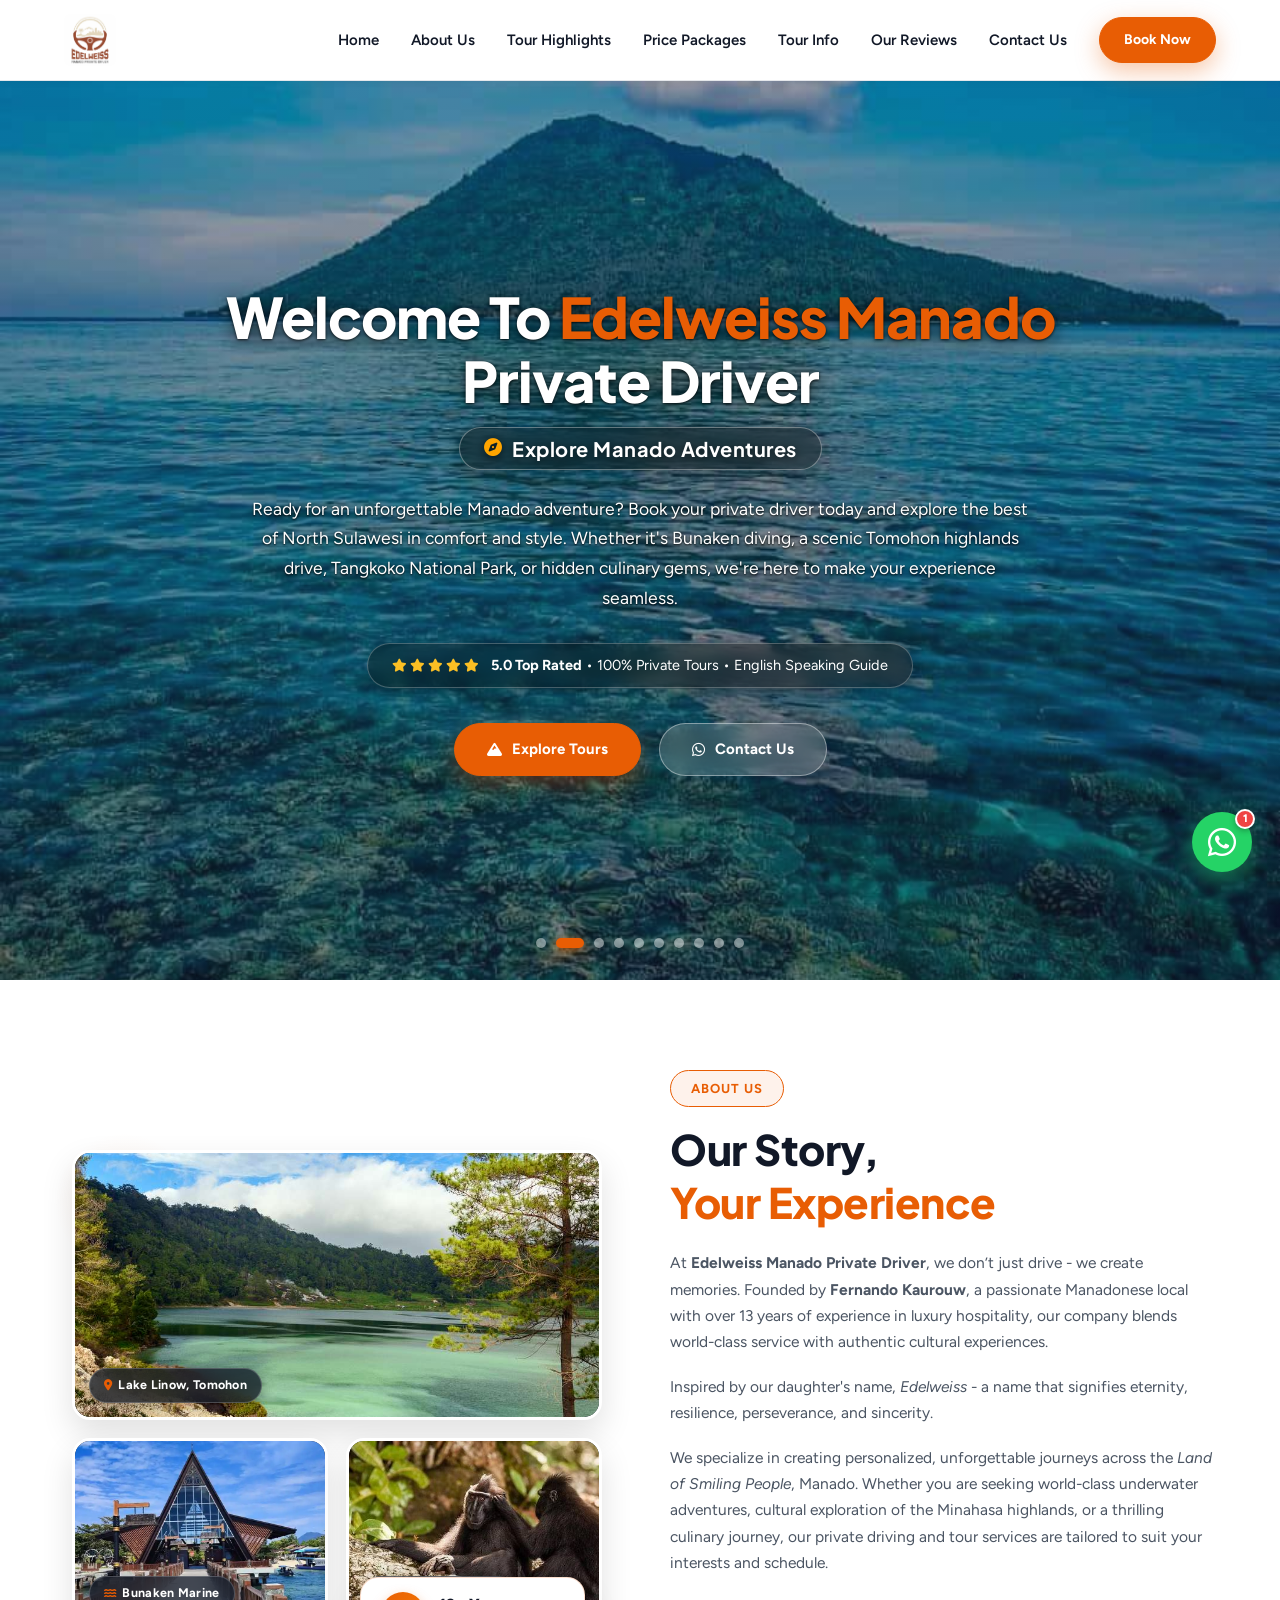
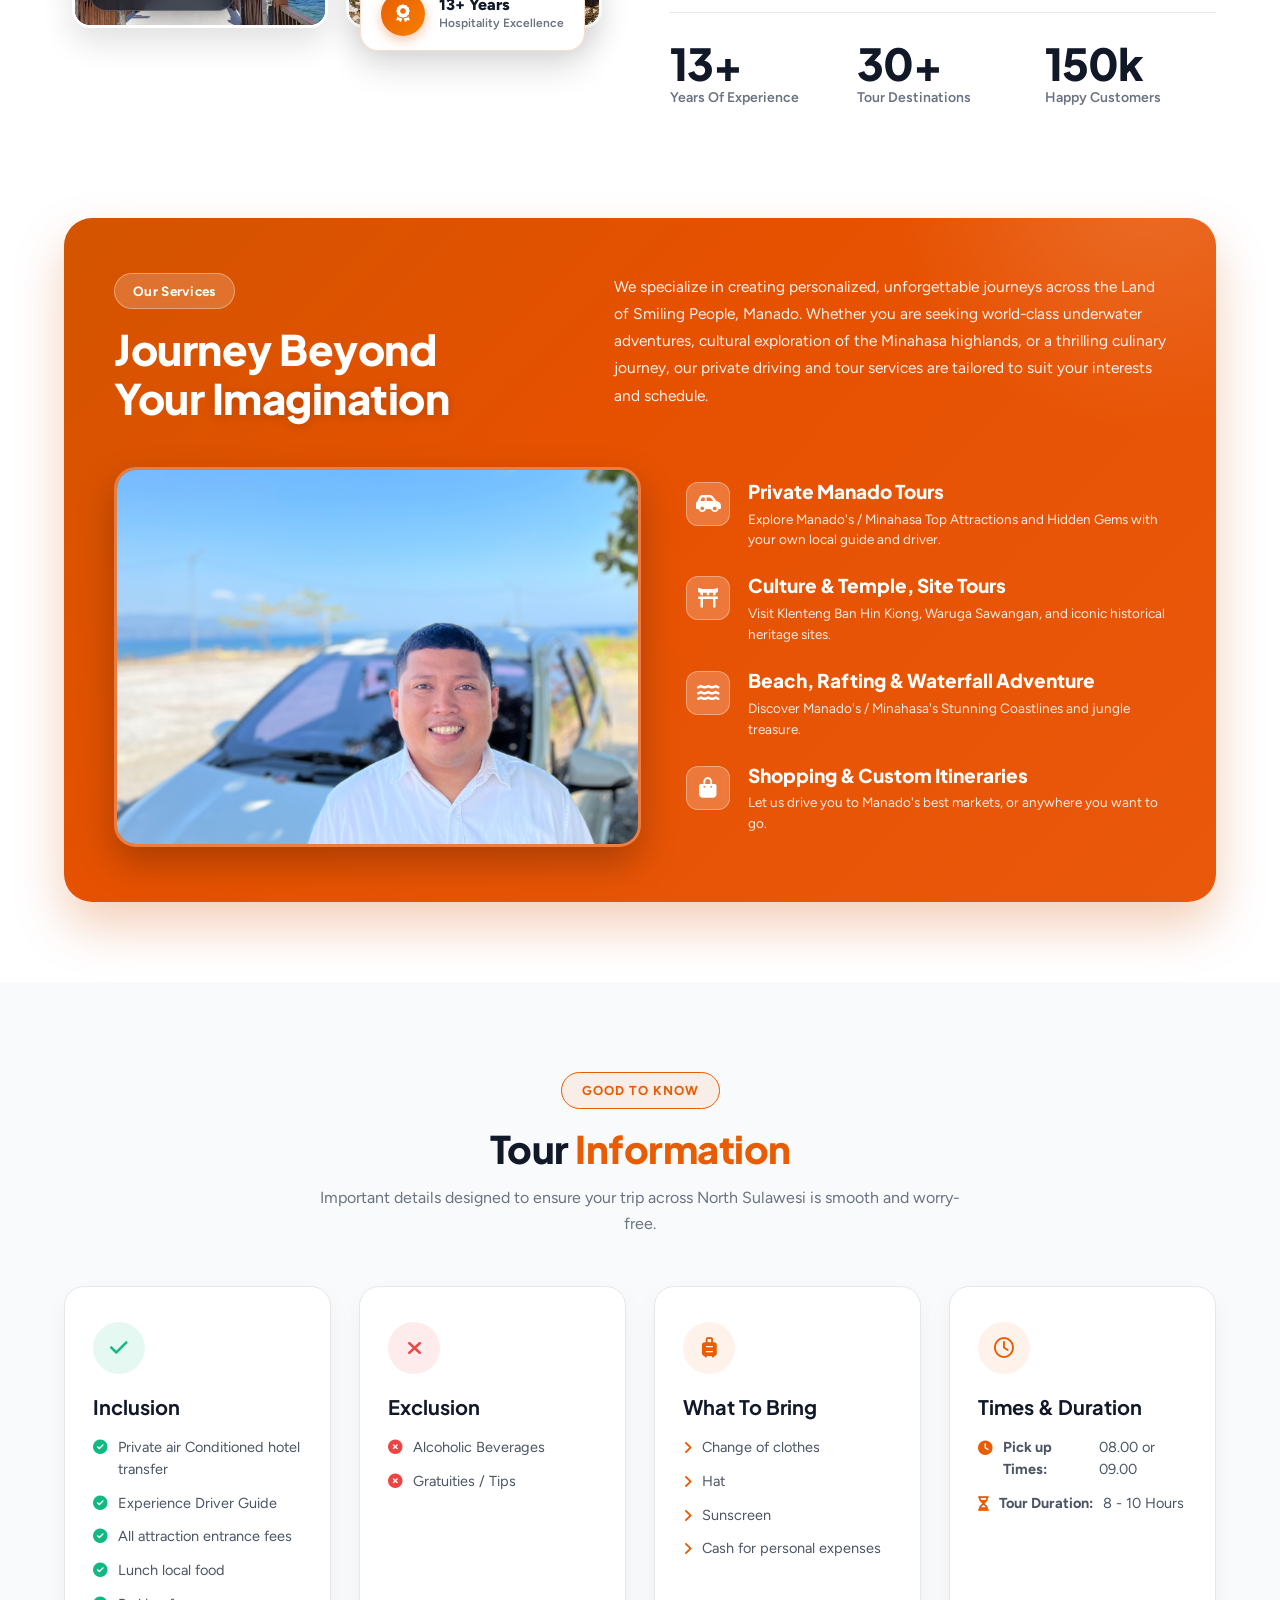
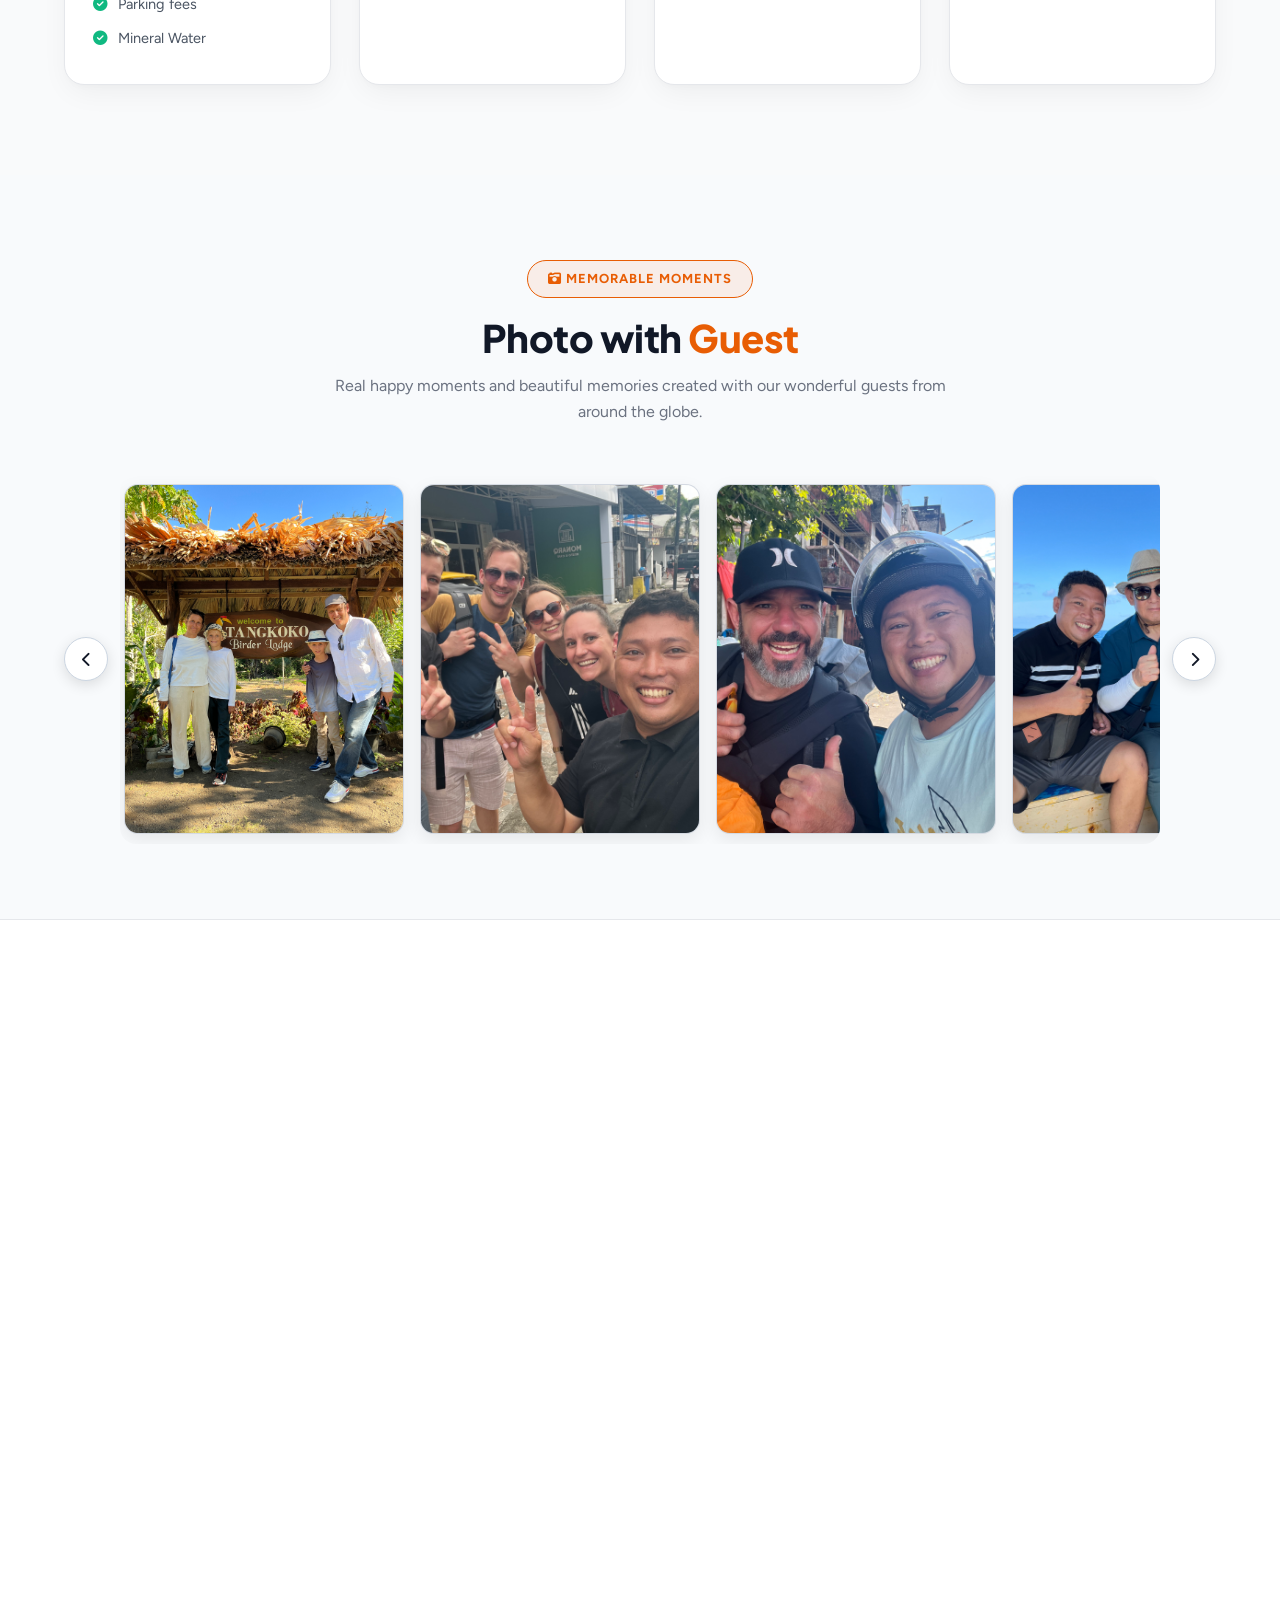
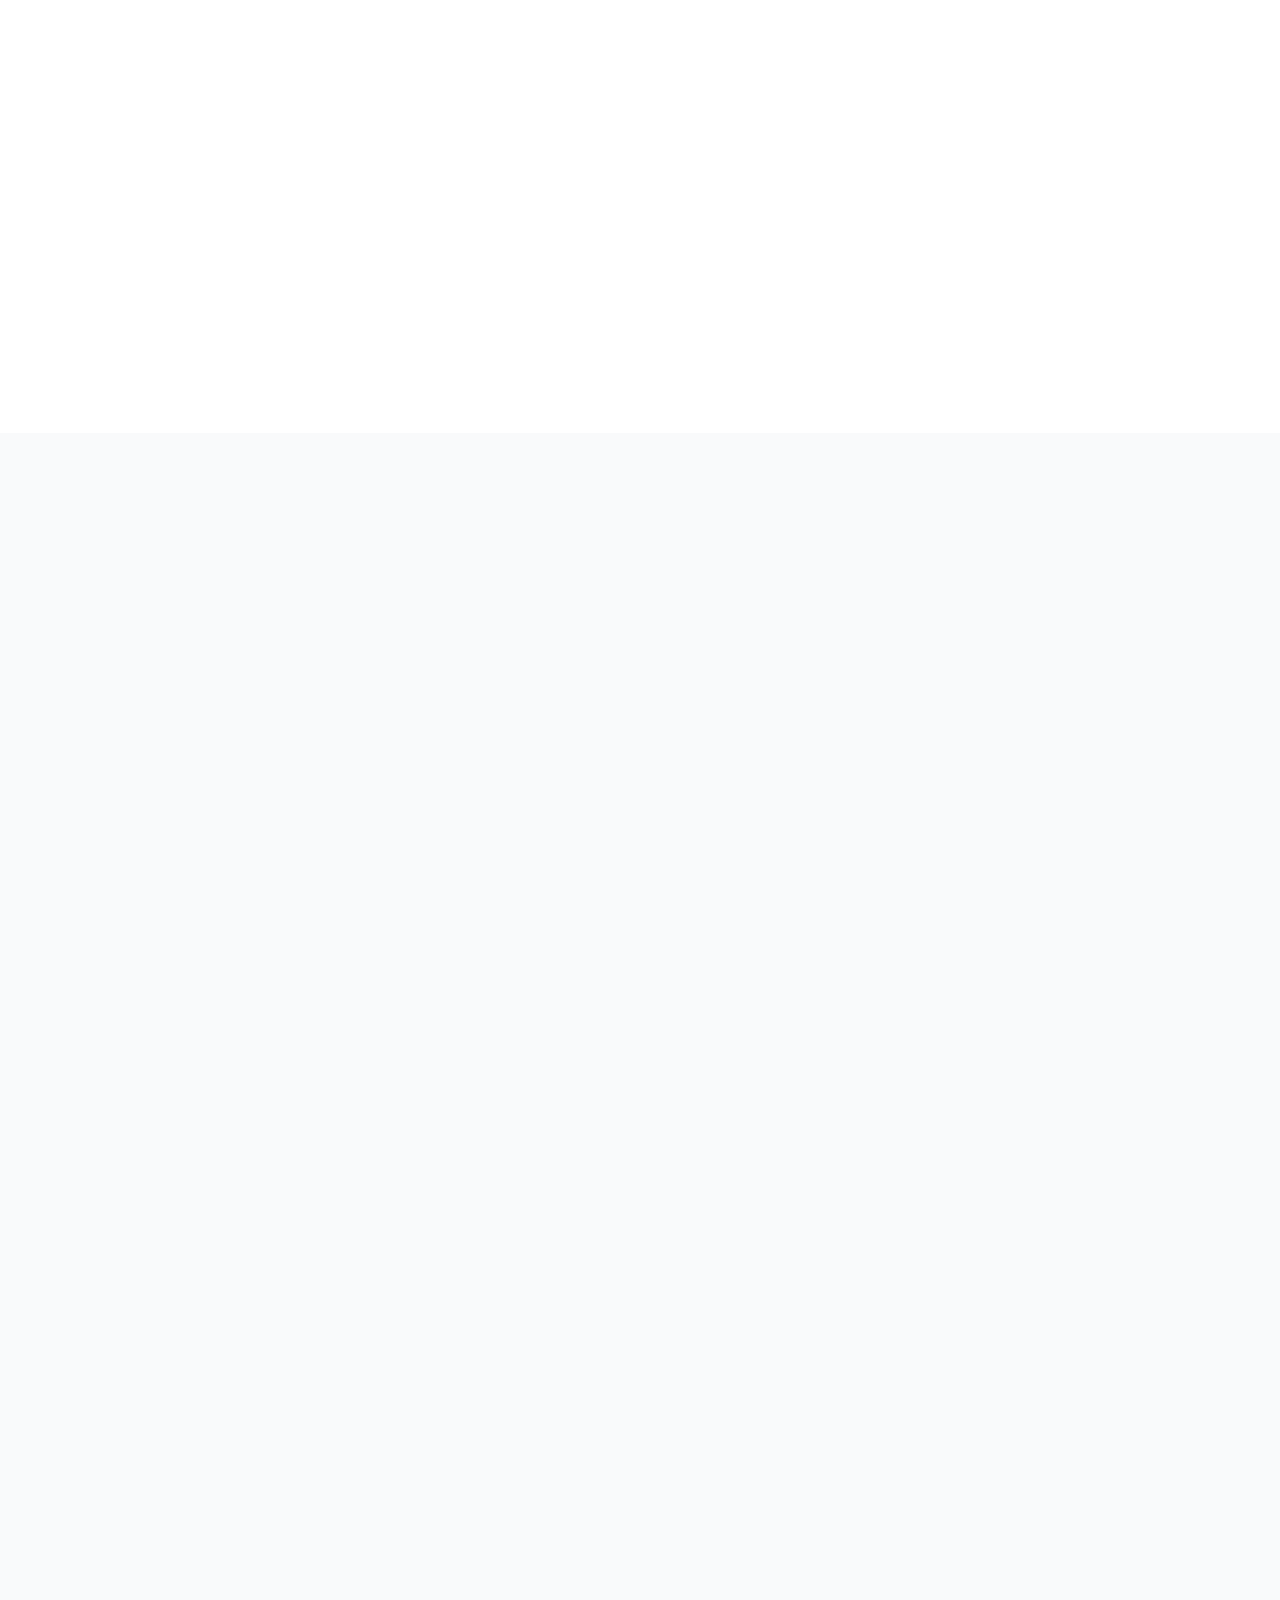
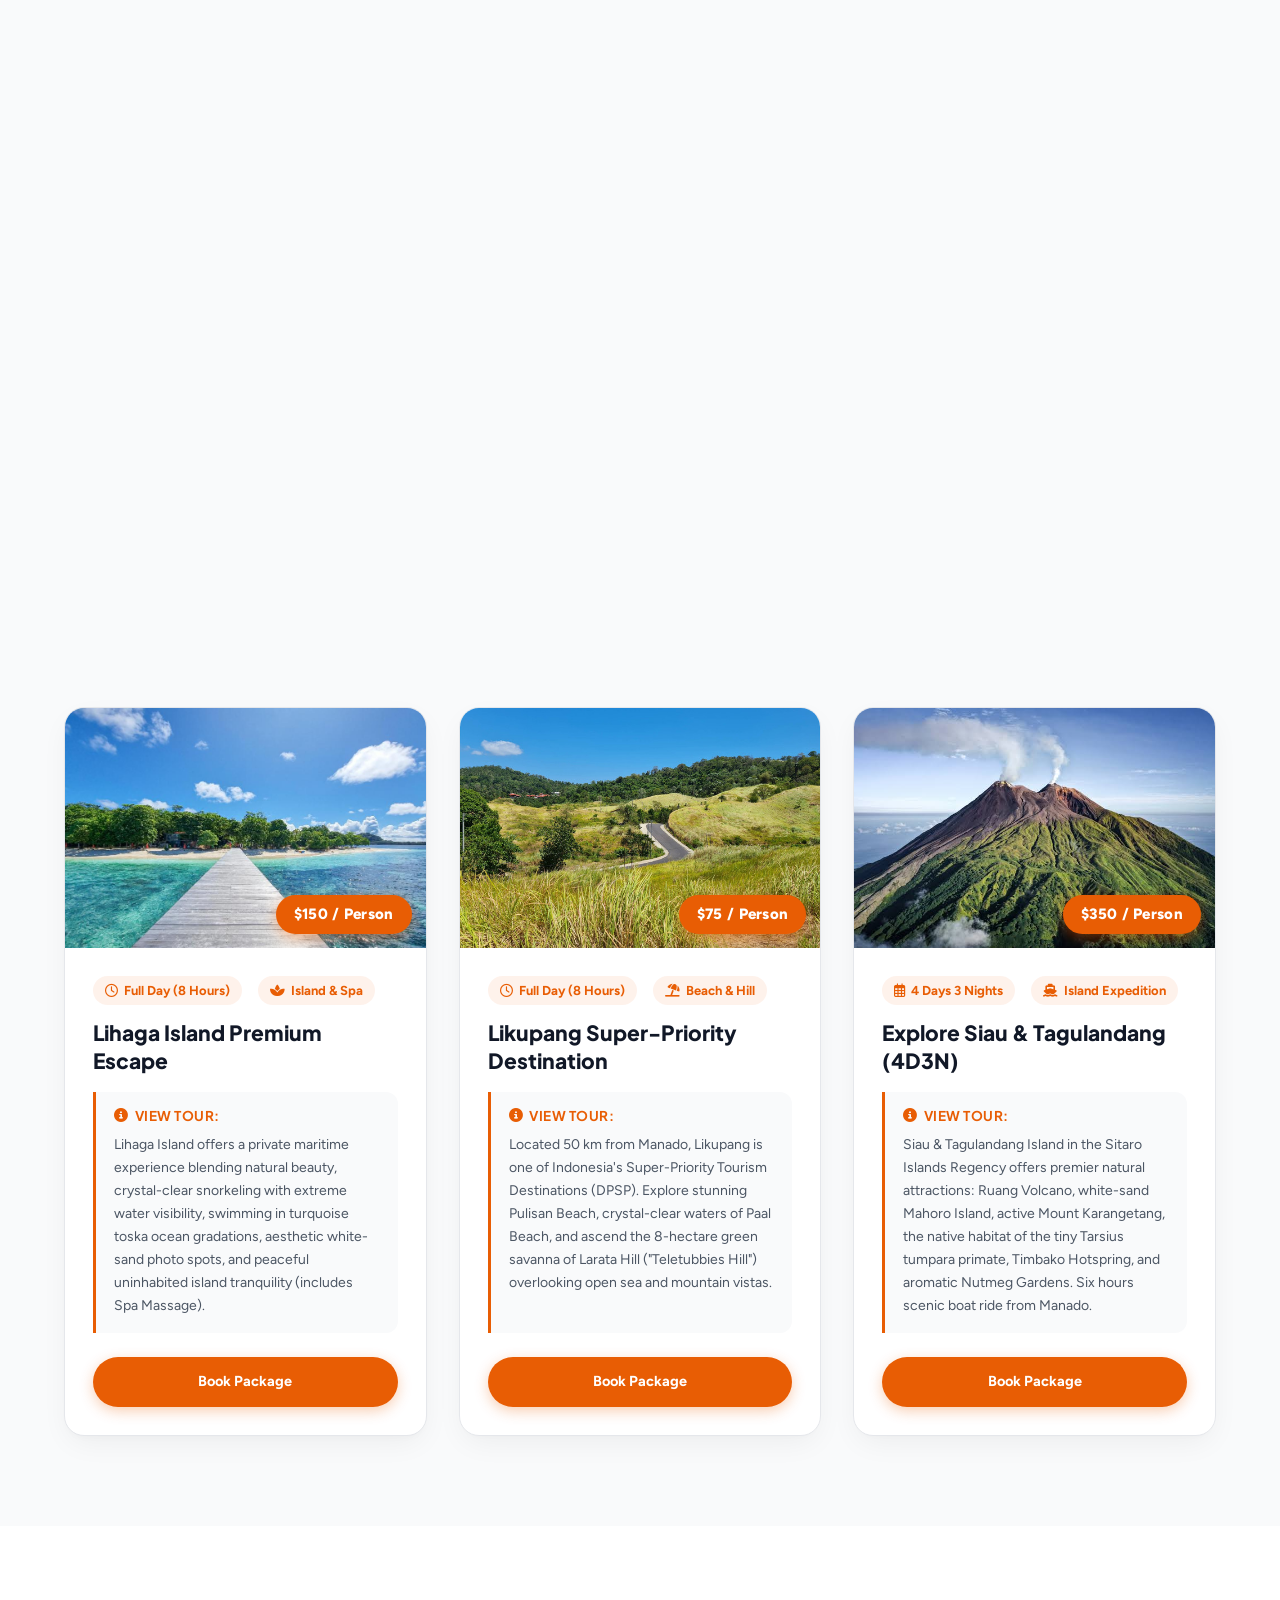
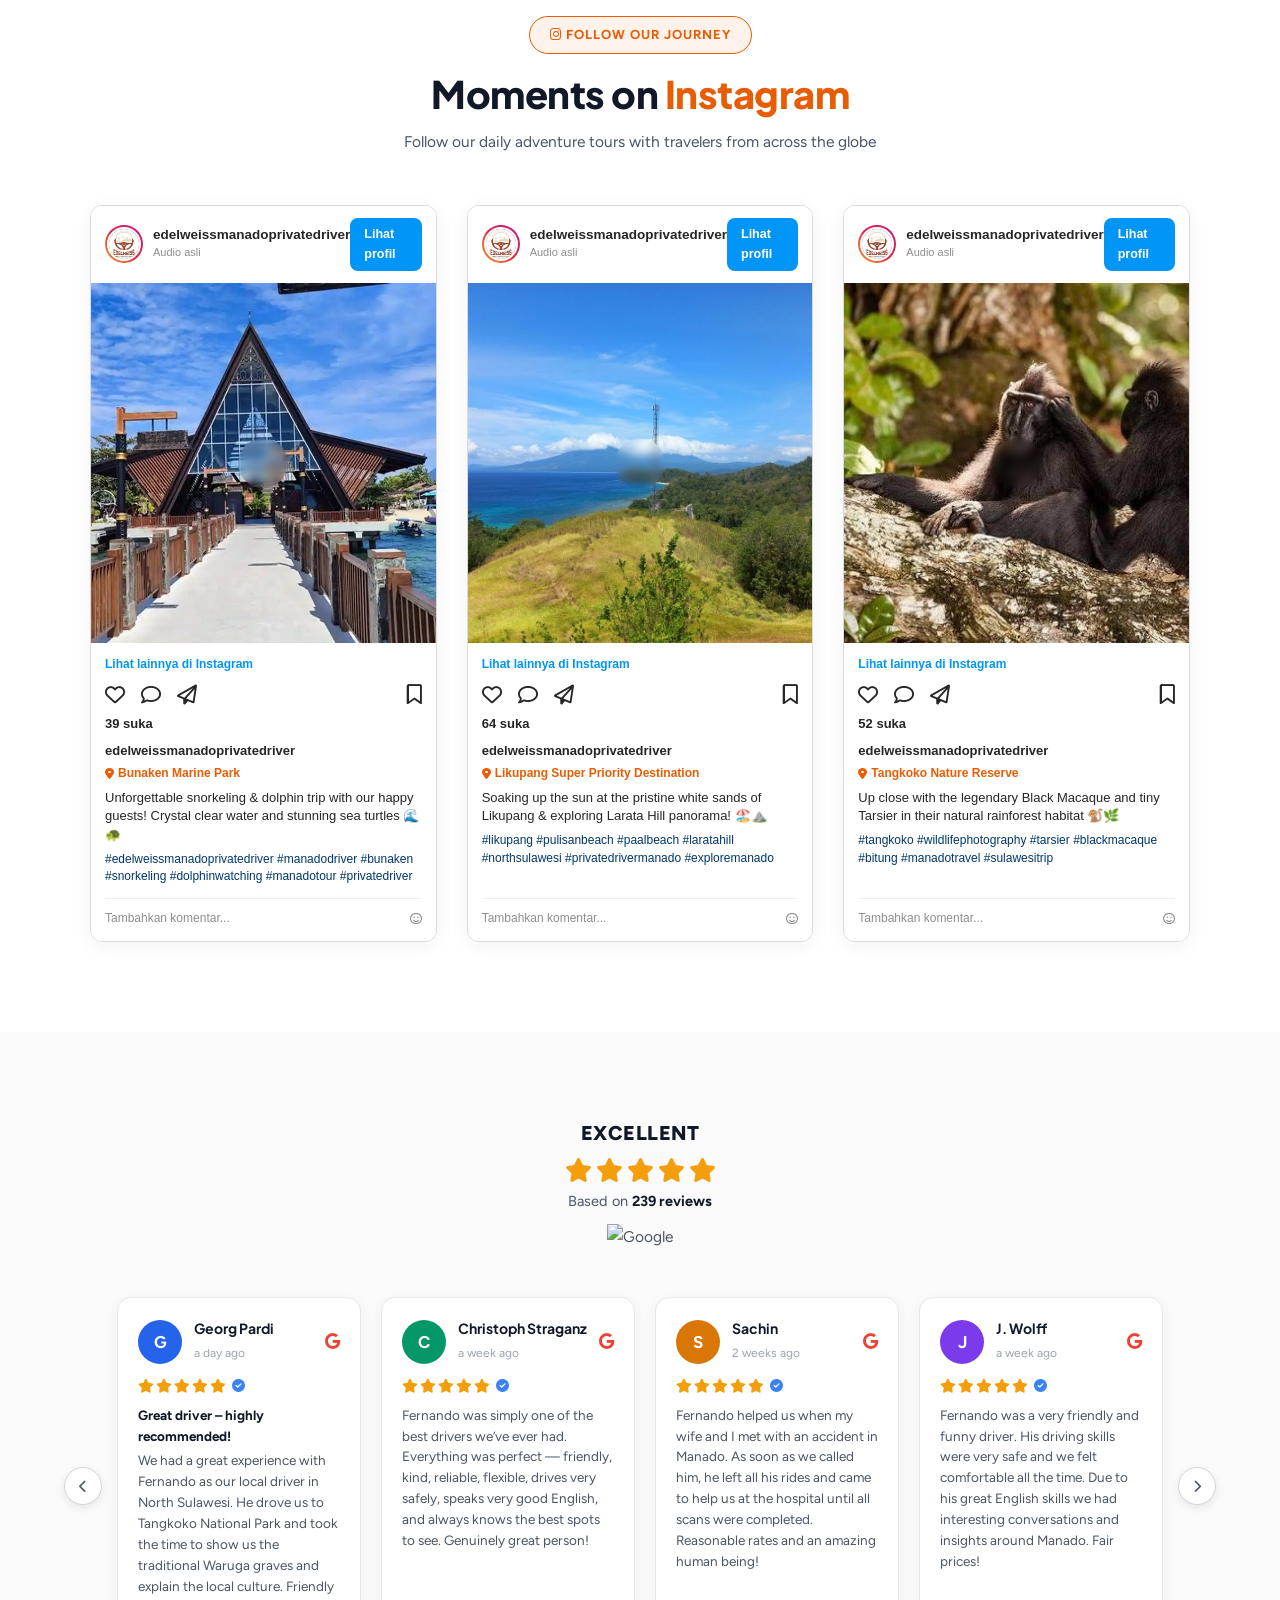
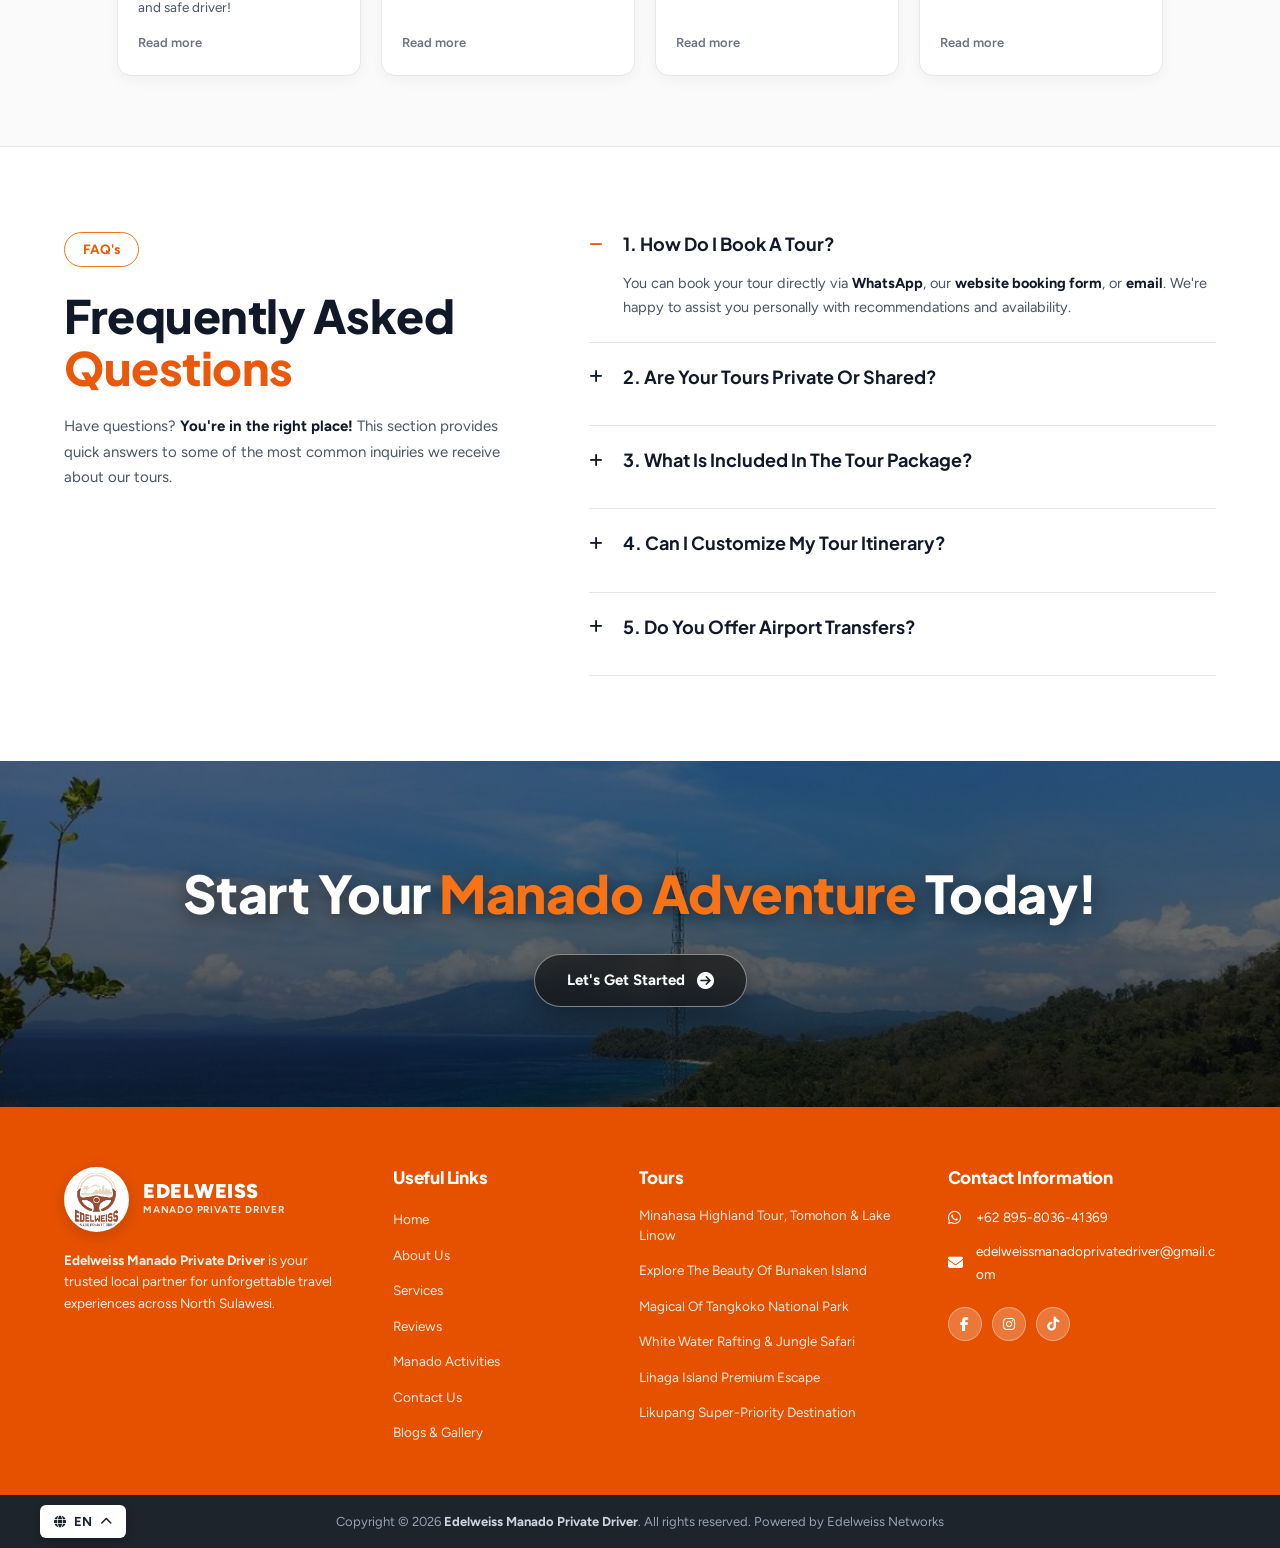
==== commit 6170972d: "Update stats: 30+ destinations, 150k happy customers" ====
--- a/index.html
+++ b/index.html
@@ -175,11 +175,11 @@
                         <p>Years Of Experience</p>
                     </div>
                     <div class="stat-item">
-                        <h3>50+</h3>
+                        <h3>30+</h3>
                         <p>Tour Destinations</p>
                     </div>
                     <div class="stat-item">
-                        <h3>5K+</h3>
+                        <h3>150k</h3>
                         <p>Happy Customers</p>
                     </div>
                 </div>
